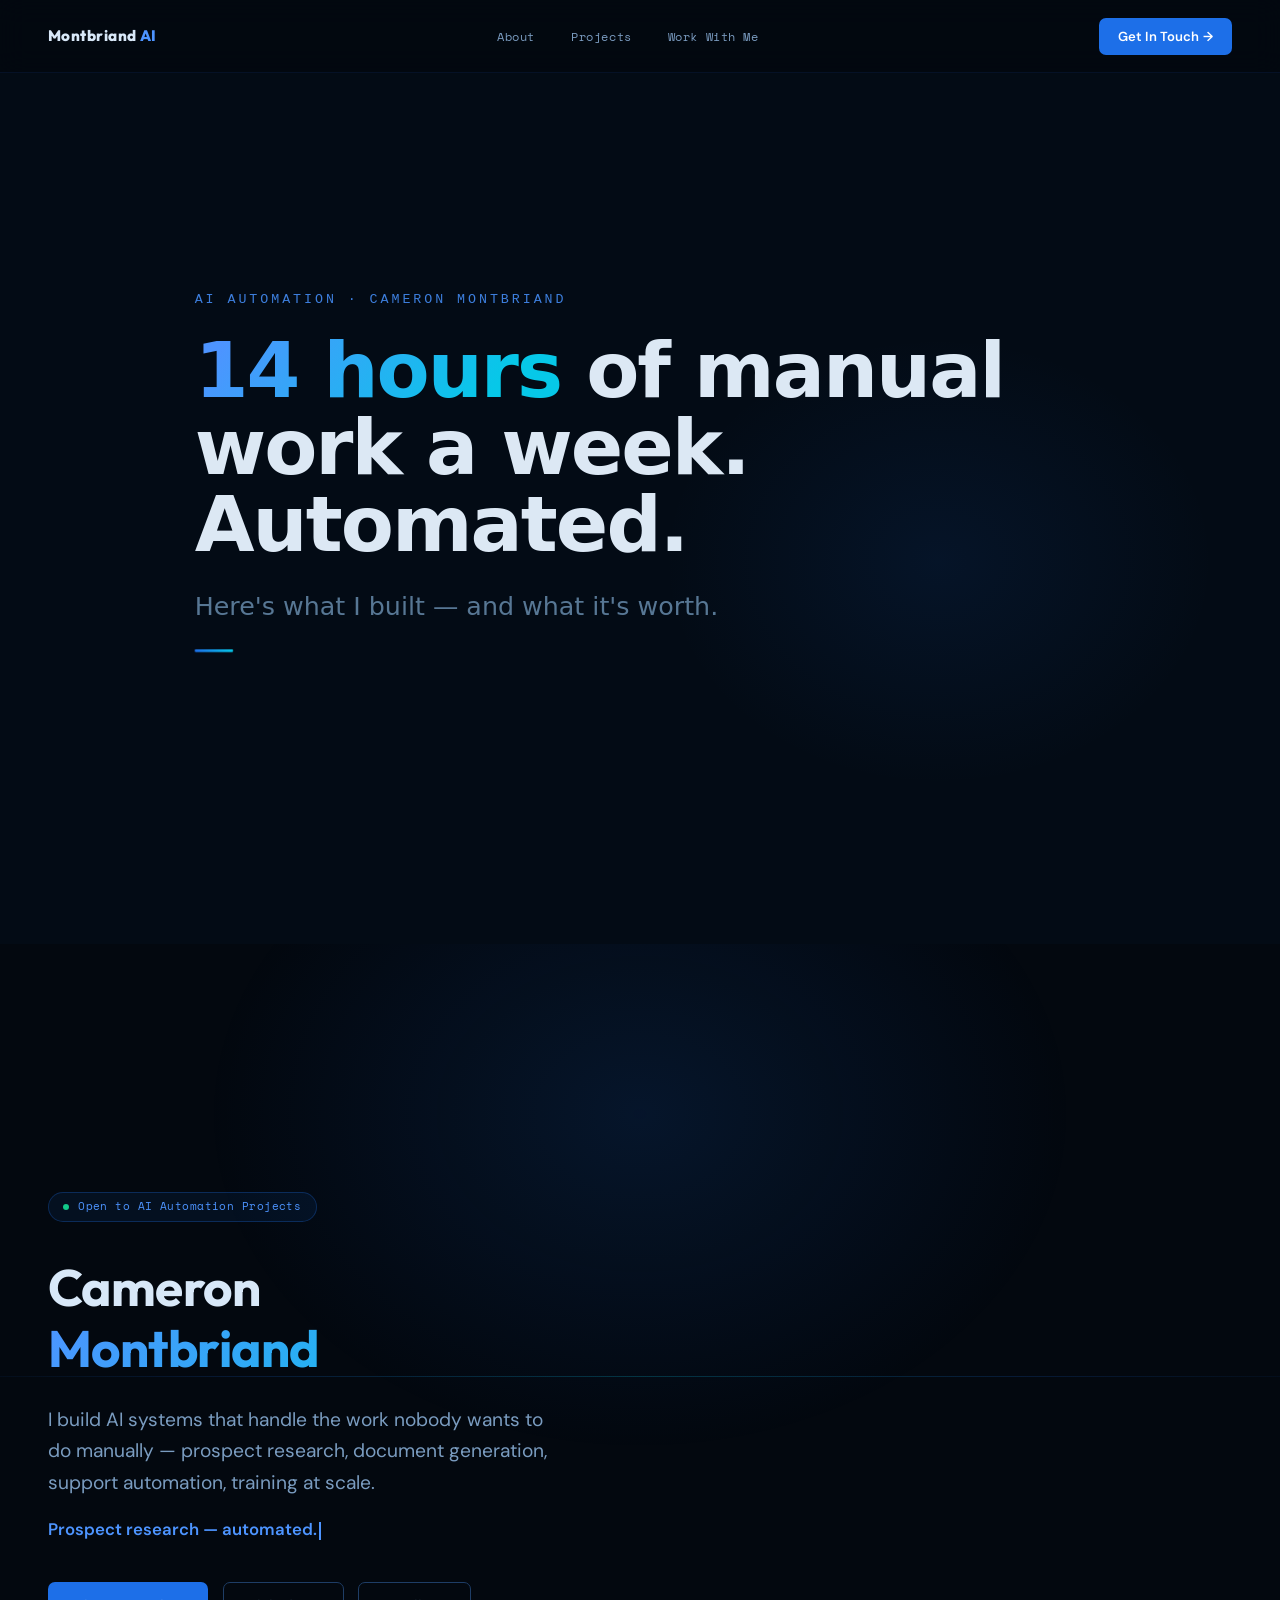
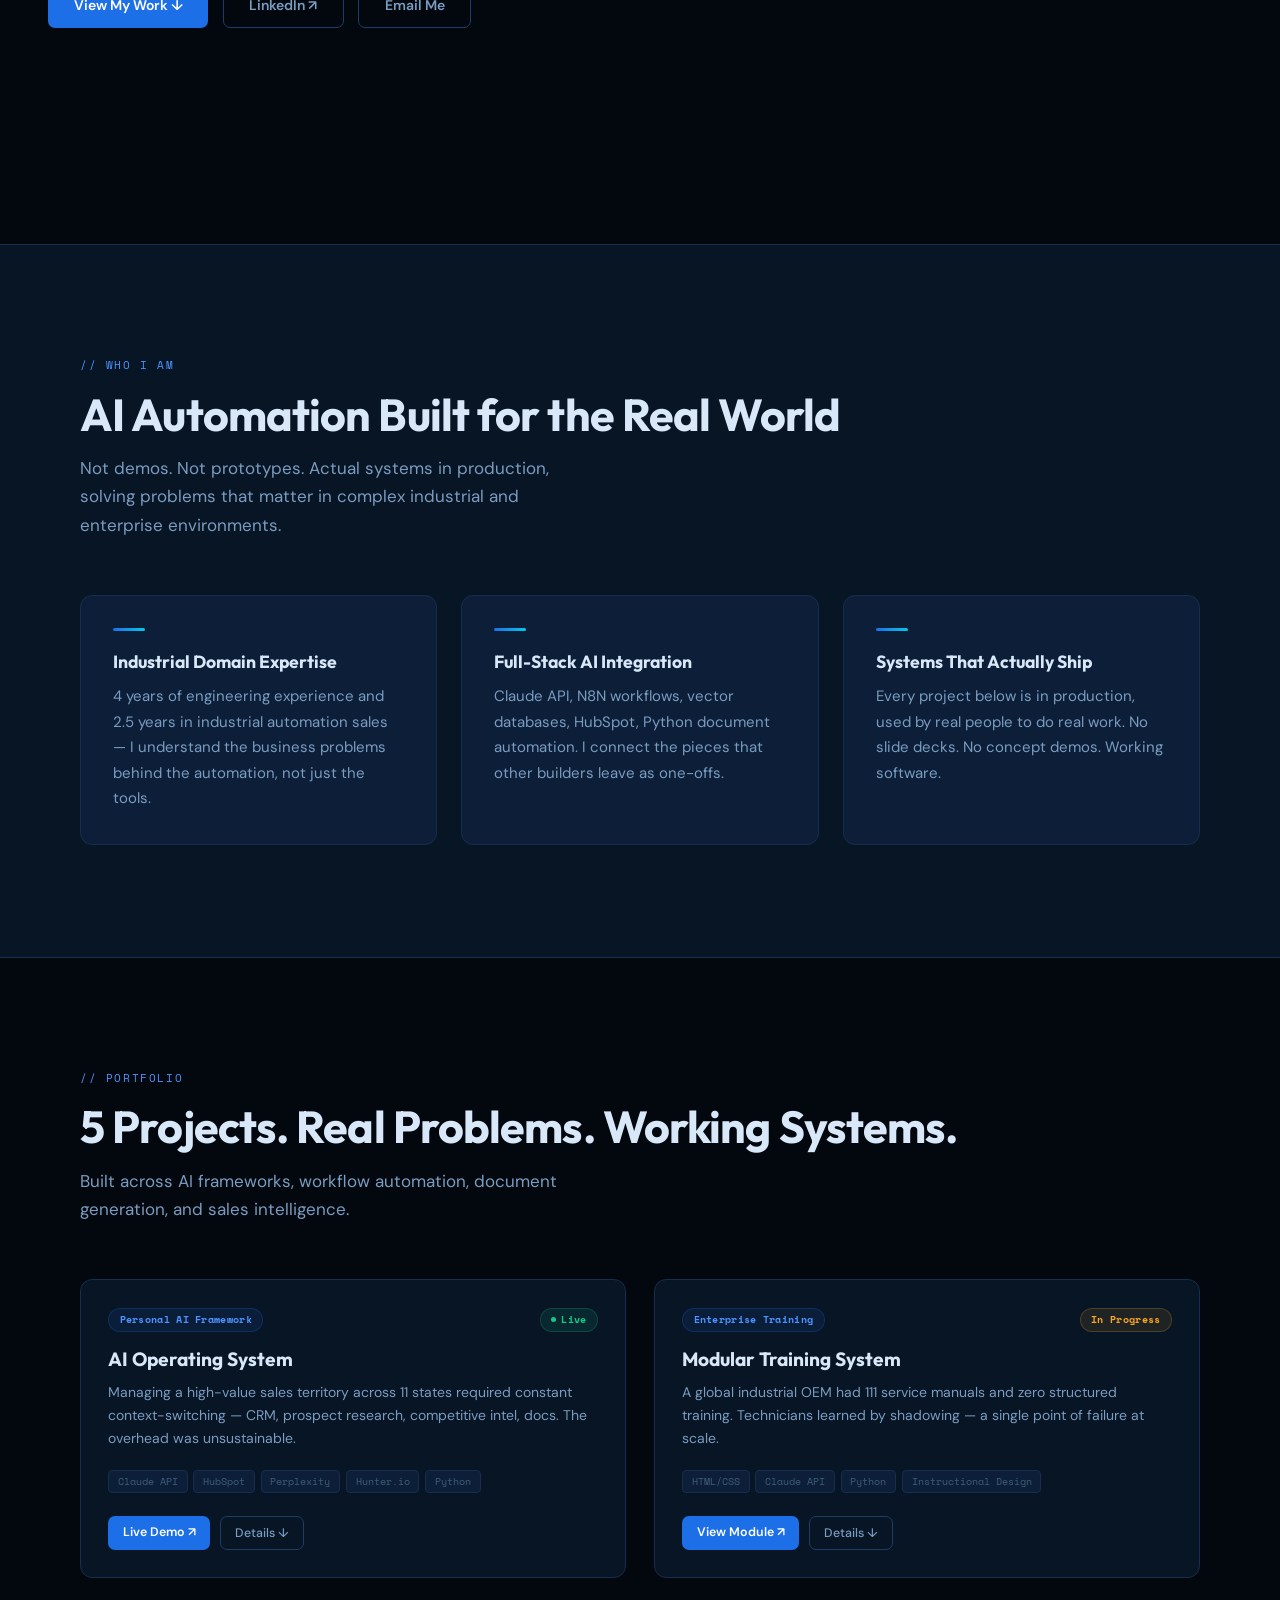
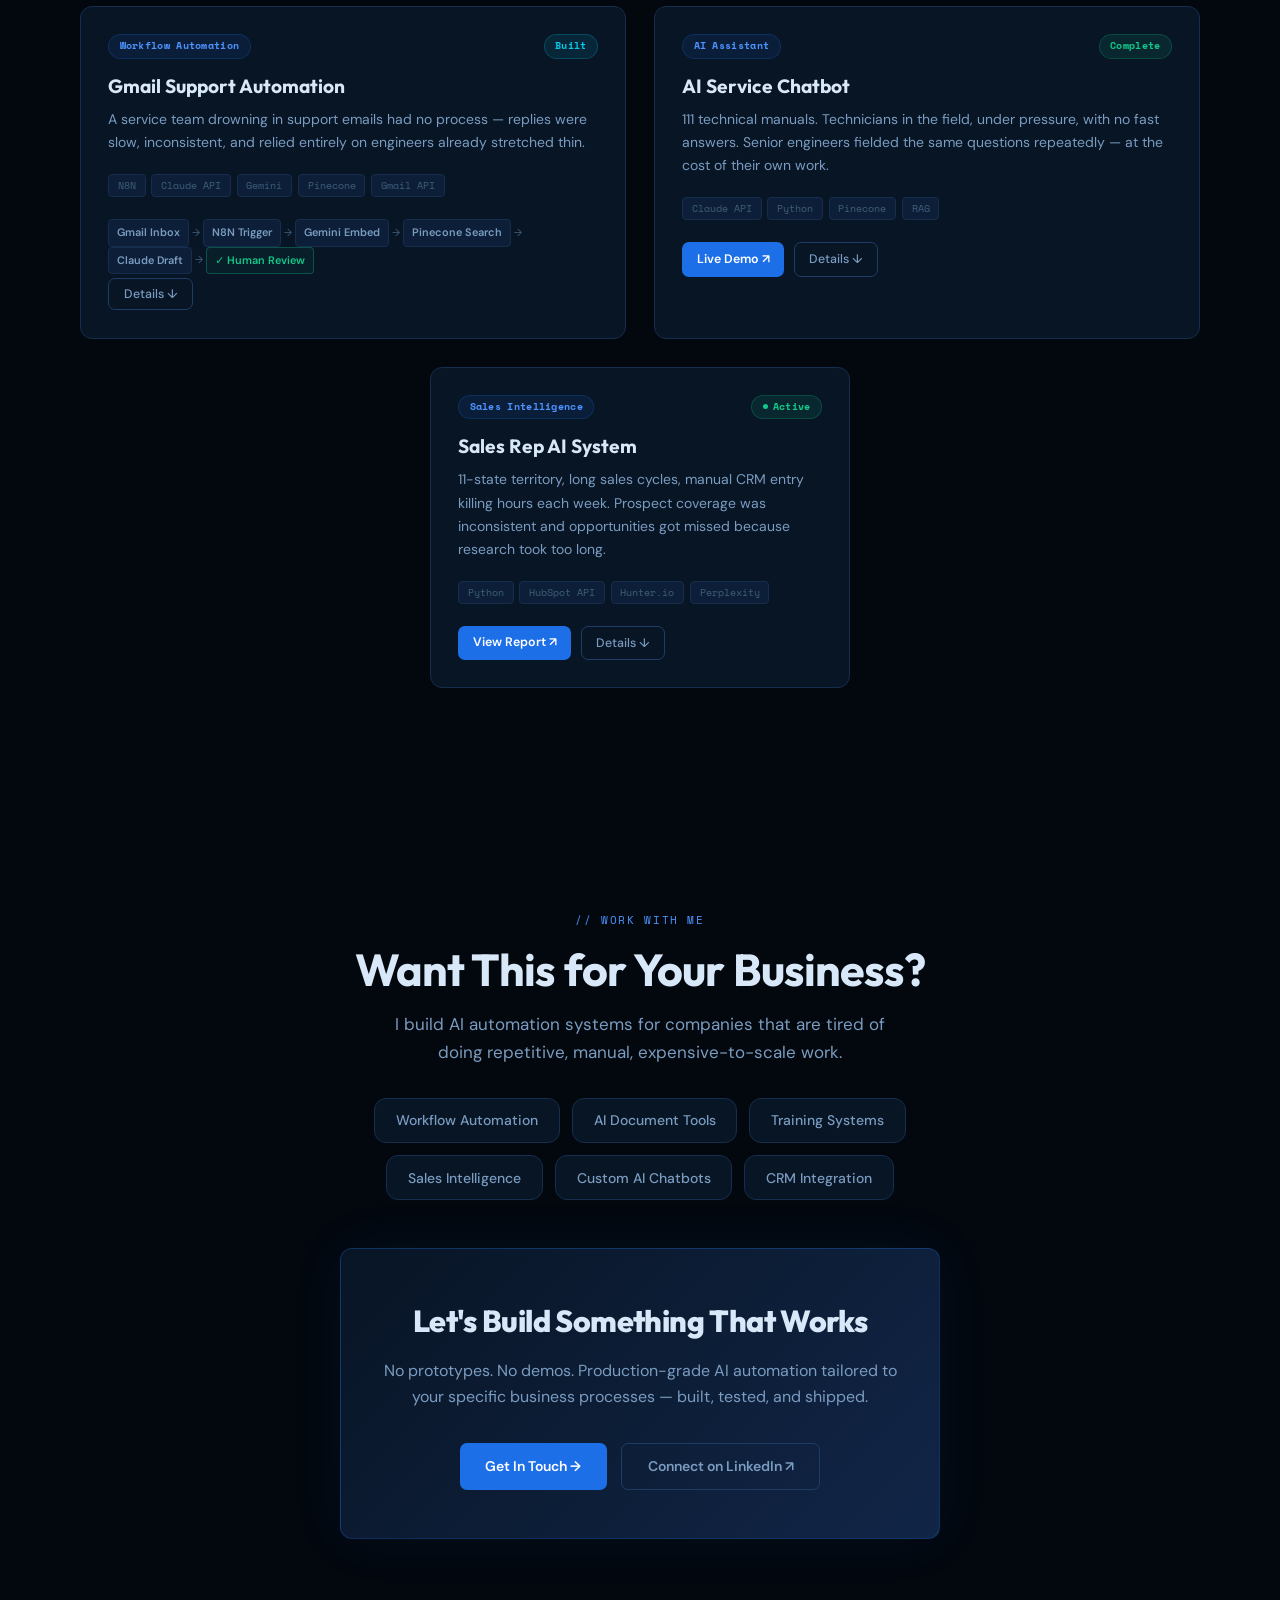
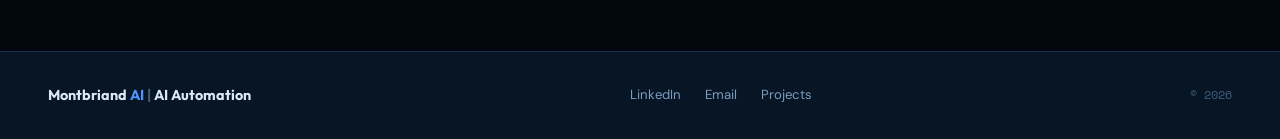
==== index.html @ 488a0c99 "Initial portfolio deployment AI automation portfolio for Cameron Montbriand. Includes: portfolio hub" ====
<!DOCTYPE html>
<html lang="en">
<head>
  <meta charset="UTF-8">
  <meta name="viewport" content="width=device-width, initial-scale=1.0">
  <title>Cameron Montbriand | AI Automation</title>
  <link rel="preconnect" href="https://fonts.googleapis.com">
  <link rel="preconnect" href="https://fonts.gstatic.com" crossorigin>
  <link href="https://fonts.googleapis.com/css2?family=Outfit:wght@500;600;700;800&family=DM+Sans:opsz,wght@9..40,400;9..40,500;9..40,600&family=Space+Mono:wght@400;700&display=swap" rel="stylesheet">
  <style>
    *, *::before, *::after { box-sizing: border-box; margin: 0; padding: 0; }

    :root {
      --bg:           #03080f;
      --surface:      #081525;
      --surface-2:    #0d1f38;
      --surface-3:    #112547;
      --border:       #162d4d;
      --border-2:     #1e3d66;
      --accent:       #1d6fe8;
      --accent-soft:  #4d94ff;
      --accent-glow:  rgba(29, 111, 232, 0.18);
      --cyan:         #06c8e8;
      --green:        #12c98a;
      --amber:        #f5a623;
      --text:         #d8e8f8;
      --text-2:       #7a9cc0;
      --text-3:       #3f5e7a;
      --r:            12px;
      --r-sm:         7px;
      --ease:         cubic-bezier(0.22, 1, 0.36, 1);
      --t:            0.28s;
    }

    html { scroll-behavior: smooth; }

    body {
      font-family: 'DM Sans', 'Segoe UI', system-ui, sans-serif;
      background: var(--bg);
      color: var(--text);
      overflow-x: hidden;
      line-height: 1.6;
      -webkit-font-smoothing: antialiased;
    }

    /* Dot-matrix background */
    body::before {
      content: '';
      position: fixed;
      inset: 0;
      background-image: radial-gradient(rgba(29, 111, 232, 0.12) 1px, transparent 1px);
      background-size: 28px 28px;
      pointer-events: none;
      z-index: 0;
    }

    /* ── VIDEO INTRO ── */
    .video-section {
      position: relative;
      width: 100%;
      background: #030b15;
      overflow: hidden;
    }

    .video-wrapper {
      position: relative;
      width: 100%;
      /* height set by JS */
    }

    .video-frame {
      position: absolute;
      top: 0; left: 0;
      width: 1920px;
      height: 1080px;
      border: none;
      transform-origin: top left;
    }

    .video-skip-early {
      position: absolute;
      top: 4.5rem; right: 1.5rem;
      z-index: 20;
      background: rgba(3, 8, 15, 0.6);
      border: 1px solid var(--border);
      color: var(--text-2);
      padding: 0.45rem 1rem;
      border-radius: 6px;
      font-size: 0.78rem;
      font-weight: 500;
      text-decoration: none;
      opacity: 0;
      transition: opacity 0.5s ease;
      pointer-events: none;
      backdrop-filter: blur(8px);
    }

    .video-skip-early.show {
      opacity: 1;
      pointer-events: auto;
    }

    .video-skip-early:hover { color: var(--accent-soft); border-color: var(--border-2); }

    .video-controls {
      position: absolute;
      bottom: 1.5rem;
      left: 50%;
      transform: translateX(-50%);
      display: flex;
      gap: 0.75rem;
      z-index: 20;
      opacity: 0;
      transition: opacity 0.6s ease;
      pointer-events: none;
    }

    .video-controls.show {
      opacity: 1;
      pointer-events: auto;
    }

    .btn-replay {
      background: rgba(3, 8, 15, 0.75);
      border: 1px solid var(--border-2);
      color: var(--text-2);
      padding: 0.6rem 1.4rem;
      border-radius: 8px;
      font-size: 0.84rem;
      font-weight: 600;
      cursor: pointer;
      backdrop-filter: blur(10px);
      transition: all var(--t) var(--ease);
      font-family: 'DM Sans', sans-serif;
    }

    .btn-replay:hover {
      background: rgba(29, 111, 232, 0.15);
      border-color: var(--accent-soft);
      color: var(--accent-soft);
    }

    .btn-view-portfolio {
      background: var(--accent);
      color: #fff;
      padding: 0.6rem 1.6rem;
      border-radius: 8px;
      text-decoration: none;
      font-size: 0.84rem;
      font-weight: 600;
      transition: all var(--t) var(--ease);
    }

    .btn-view-portfolio:hover {
      background: var(--accent-soft);
      transform: translateY(-1px);
      box-shadow: 0 6px 20px var(--accent-glow);
    }

    /* ── NAV ── */
    nav {
      position: fixed;
      top: 0; left: 0; right: 0;
      z-index: 200;
      display: flex;
      align-items: center;
      justify-content: space-between;
      padding: 1.1rem 3rem;
      background: rgba(3, 8, 15, 0.82);
      backdrop-filter: blur(14px);
      -webkit-backdrop-filter: blur(14px);
      border-bottom: 1px solid rgba(29, 111, 232, 0.1);
    }

    .nav-logo {
      font-family: 'Outfit', sans-serif;
      font-weight: 800;
      font-size: 0.95rem;
      color: var(--text);
      letter-spacing: 0.03em;
      text-decoration: none;
    }

    .nav-logo em {
      color: var(--accent-soft);
      font-style: normal;
    }

    .nav-links {
      display: flex;
      gap: 2.25rem;
      list-style: none;
    }

    .nav-links a {
      color: var(--text-2);
      text-decoration: none;
      font-family: 'Space Mono', monospace;
      font-size: 0.72rem;
      letter-spacing: 0.05em;
      transition: color var(--t) var(--ease);
    }

    .nav-links a:hover { color: var(--accent-soft); }

    .nav-cta {
      background: var(--accent);
      color: #fff;
      padding: 0.5rem 1.2rem;
      border-radius: var(--r-sm);
      text-decoration: none;
      font-size: 0.82rem;
      font-weight: 600;
      letter-spacing: 0.01em;
      transition: background var(--t) var(--ease), transform var(--t) var(--ease), box-shadow var(--t);
    }

    .nav-cta:hover {
      background: var(--accent-soft);
      transform: translateY(-1px);
      box-shadow: 0 6px 20px var(--accent-glow);
    }

    /* ── HERO ── */
    #hero {
      position: relative;
      min-height: 100vh;
      display: flex;
      align-items: center;
      padding: 9rem 3rem 7rem;
      overflow: hidden;
      z-index: 1;
    }

    /* Radial hero glow */
    #hero::before {
      content: '';
      position: absolute;
      top: -180px; left: 50%;
      transform: translateX(-50%);
      width: 900px; height: 700px;
      background: radial-gradient(ellipse at center, rgba(29, 111, 232, 0.13) 0%, transparent 68%);
      pointer-events: none;
    }

    /* Animated horizontal light-streak */
    #hero::after {
      content: '';
      position: absolute;
      top: 48%; left: -10%;
      width: 120%; height: 1px;
      background: linear-gradient(90deg, transparent, rgba(29, 111, 232, 0.18), rgba(6, 200, 232, 0.22), rgba(29, 111, 232, 0.18), transparent);
      animation: streakMove 8s ease-in-out infinite alternate;
    }

    @keyframes streakMove {
      from { top: 38%; opacity: 0.4; }
      to   { top: 62%; opacity: 0.8; }
    }

    .hero-content {
      position: relative;
      z-index: 2;
      max-width: 820px;
    }

    .hero-pill {
      display: inline-flex;
      align-items: center;
      gap: 0.55rem;
      background: rgba(29, 111, 232, 0.08);
      border: 1px solid rgba(29, 111, 232, 0.28);
      border-radius: 100px;
      padding: 0.35rem 0.9rem;
      margin-bottom: 2.2rem;
      font-family: 'Space Mono', monospace;
      font-size: 0.68rem;
      color: var(--accent-soft);
      letter-spacing: 0.04em;
    }

    .live-dot {
      width: 6px; height: 6px;
      background: var(--green);
      border-radius: 50%;
      animation: livePulse 2.2s ease-in-out infinite;
    }

    @keyframes livePulse {
      0%, 100% { opacity: 1; box-shadow: 0 0 0 0 rgba(18, 201, 138, 0.4); }
      50%       { opacity: 0.7; box-shadow: 0 0 0 4px rgba(18, 201, 138, 0); }
    }

    h1 {
      font-family: 'Outfit', sans-serif;
      font-weight: 700;
      font-size: clamp(2rem, 4vw, 3.2rem);
      line-height: 1.18;
      letter-spacing: -0.01em;
      color: var(--text);
      margin-bottom: 1.6rem;
    }

    h1 span {
      display: block;
      background: linear-gradient(135deg, var(--accent-soft) 0%, var(--cyan) 100%);
      -webkit-background-clip: text;
      -webkit-text-fill-color: transparent;
      background-clip: text;
    }

    .hero-sub {
      font-size: clamp(1rem, 2vw, 1.2rem);
      color: var(--text-2);
      max-width: 520px;
      margin-bottom: 1.1rem;
      line-height: 1.65;
    }

    .typewriter-line {
      font-size: clamp(0.9rem, 1.8vw, 1.05rem);
      color: var(--accent-soft);
      font-weight: 600;
      min-height: 1.5em;
      margin-bottom: 2.4rem;
    }

    .cursor {
      display: inline-block;
      width: 2px; height: 1.1em;
      background: var(--accent-soft);
      vertical-align: text-bottom;
      margin-left: 2px;
      animation: cursorBlink 1.1s step-end infinite;
    }

    @keyframes cursorBlink {
      0%, 100% { opacity: 1; }
      50%       { opacity: 0; }
    }

    /* Hero CTAs */
    .hero-ctas { display: flex; gap: 0.9rem; flex-wrap: wrap; }

    .btn {
      display: inline-flex;
      align-items: center;
      gap: 0.45rem;
      padding: 0.7rem 1.6rem;
      border-radius: var(--r-sm);
      font-size: 0.875rem;
      font-weight: 600;
      text-decoration: none;
      transition: all var(--t) var(--ease);
    }

    .btn-primary {
      background: var(--accent);
      color: #fff;
    }

    .btn-primary:hover {
      background: var(--accent-soft);
      transform: translateY(-2px);
      box-shadow: 0 10px 28px var(--accent-glow);
    }

    .btn-ghost {
      background: transparent;
      color: var(--text-2);
      border: 1px solid var(--border-2);
    }

    .btn-ghost:hover {
      border-color: var(--accent-soft);
      color: var(--accent-soft);
      transform: translateY(-2px);
    }

    /* ── SECTIONS ── */
    section { position: relative; z-index: 1; padding: 7rem 3rem; }

    .section-tag {
      font-family: 'Space Mono', monospace;
      font-size: 0.67rem;
      text-transform: uppercase;
      letter-spacing: 0.15em;
      color: var(--accent-soft);
      margin-bottom: 0.9rem;
    }

    .section-h {
      font-family: 'Outfit', sans-serif;
      font-weight: 700;
      font-size: clamp(1.8rem, 3.5vw, 2.8rem);
      letter-spacing: -0.02em;
      line-height: 1.15;
      margin-bottom: 0.9rem;
    }

    .section-sub {
      color: var(--text-2);
      font-size: 1.0625rem;
      max-width: 520px;
      margin-bottom: 3.5rem;
      line-height: 1.65;
    }

    .container { max-width: 1120px; margin: 0 auto; }

    /* ── ABOUT ── */
    #about {
      background: var(--surface);
      border-top: 1px solid var(--border);
      border-bottom: 1px solid var(--border);
    }

    .pillars {
      display: grid;
      grid-template-columns: repeat(auto-fit, minmax(270px, 1fr));
      gap: 1.5rem;
    }

    .pillar {
      background: var(--surface-2);
      border: 1px solid var(--border);
      border-radius: var(--r);
      padding: 2rem;
      transition: border-color var(--t) var(--ease), transform var(--t) var(--ease), box-shadow var(--t);
    }

    .pillar:hover {
      border-color: rgba(29, 111, 232, 0.4);
      transform: translateY(-4px);
      box-shadow: 0 12px 36px rgba(0,0,0,0.25);
    }

    .pillar-accent {
      width: 2rem;
      height: 3px;
      background: linear-gradient(90deg, var(--accent), var(--cyan));
      border-radius: 2px;
      margin-bottom: 1.1rem;
      display: block;
    }

    .pillar-title {
      font-family: 'Outfit', sans-serif;
      font-weight: 700;
      font-size: 1.1rem;
      margin-bottom: 0.5rem;
    }

    .pillar-body {
      font-size: 0.9375rem;
      color: var(--text-2);
      line-height: 1.7;
    }

    /* ── PROJECTS ── */
    .projects-grid {
      display: grid;
      grid-template-columns: repeat(2, 1fr);
      gap: 1.75rem;
    }

    /* Last card spans full row and centers */
    .project-card:nth-child(5) {
      grid-column: 1 / -1;
      max-width: 420px;
      justify-self: center;
      width: 100%;
    }

    .project-card {
      background: var(--surface);
      border: 1px solid var(--border);
      border-radius: var(--r);
      padding: 1.7rem;
      transition: all var(--t) var(--ease);
      position: relative;
      overflow: hidden;
    }

    /* Accent top bar */
    .project-card::after {
      content: '';
      position: absolute;
      top: 0; left: 0; right: 0;
      height: 2px;
      background: linear-gradient(90deg, var(--accent), var(--cyan));
      transform: scaleX(0);
      transform-origin: left;
      transition: transform var(--t) var(--ease);
    }

    .project-card:hover {
      border-color: rgba(29, 111, 232, 0.38);
      transform: translateY(-5px);
      box-shadow: 0 16px 40px rgba(0,0,0,0.35), 0 0 0 1px rgba(29, 111, 232, 0.08);
    }

    .project-card:hover::after { transform: scaleX(1); }

    .card-top {
      display: flex;
      justify-content: space-between;
      align-items: flex-start;
      gap: 0.5rem;
      margin-bottom: 1rem;
    }

    /* Badges */
    .badge {
      display: inline-flex;
      align-items: center;
      gap: 0.3rem;
      padding: 0.2rem 0.65rem;
      border-radius: 100px;
      font-family: 'Space Mono', monospace;
      font-size: 0.62rem;
      font-weight: 700;
      letter-spacing: 0.03em;
      white-space: nowrap;
    }

    .badge-cat {
      background: rgba(29, 111, 232, 0.1);
      color: var(--accent-soft);
      border: 1px solid rgba(29, 111, 232, 0.22);
    }

    .badge-live {
      background: rgba(18, 201, 138, 0.1);
      color: var(--green);
      border: 1px solid rgba(18, 201, 138, 0.22);
    }

    .badge-live::before {
      content: '';
      width: 5px; height: 5px;
      background: var(--green);
      border-radius: 50%;
      animation: livePulse 2s infinite;
    }

    .badge-progress {
      background: rgba(245, 166, 35, 0.1);
      color: var(--amber);
      border: 1px solid rgba(245, 166, 35, 0.22);
    }

    .badge-built {
      background: rgba(6, 200, 232, 0.1);
      color: var(--cyan);
      border: 1px solid rgba(6, 200, 232, 0.22);
    }

    .badge-complete {
      background: rgba(18, 201, 138, 0.1);
      color: var(--green);
      border: 1px solid rgba(18, 201, 138, 0.22);
    }

    .card-title {
      font-family: 'Outfit', sans-serif;
      font-weight: 700;
      font-size: 1.2rem;
      line-height: 1.2;
      margin-bottom: 0.65rem;
    }

    .card-problem {
      font-size: 0.875rem;
      color: var(--text-2);
      line-height: 1.65;
      margin-bottom: 1.25rem;
    }

    .tech-chips {
      display: flex;
      flex-wrap: wrap;
      gap: 0.35rem;
      margin-bottom: 1.4rem;
    }

    .chip {
      background: var(--surface-2);
      border: 1px solid var(--border);
      color: var(--text-3);
      padding: 0.17rem 0.55rem;
      border-radius: 4px;
      font-family: 'Space Mono', monospace;
      font-size: 0.6rem;
    }

    .card-actions { display: flex; gap: 0.6rem; flex-wrap: wrap; }

    .btn-demo-sm {
      display: inline-flex;
      align-items: center;
      gap: 0.35rem;
      background: var(--accent);
      color: #fff;
      padding: 0.45rem 0.9rem;
      border-radius: var(--r-sm);
      font-size: 0.775rem;
      font-weight: 600;
      text-decoration: none;
      transition: all var(--t) var(--ease);
      white-space: nowrap;
    }

    .btn-demo-sm:hover {
      background: var(--accent-soft);
      transform: translateY(-1px);
      box-shadow: 0 6px 18px var(--accent-glow);
    }

    .pipeline-strip {
      display: flex;
      align-items: center;
      flex-wrap: wrap;
      gap: 0;
      margin-top: 0.75rem;
      margin-bottom: 0.25rem;
    }
    .pipe-step {
      font-size: 0.68rem;
      font-weight: 600;
      color: var(--text-2);
      background: var(--surface-2);
      border: 1px solid var(--border);
      border-radius: 4px;
      padding: 0.25rem 0.5rem;
      white-space: nowrap;
    }
    .pipe-step.pipe-end {
      color: var(--green);
      border-color: rgba(18, 201, 138, 0.3);
      background: rgba(18, 201, 138, 0.06);
    }
    .pipe-arrow {
      font-size: 0.65rem;
      color: var(--text-3);
      padding: 0 3px;
    }

    .btn-expand {
      display: inline-flex;
      align-items: center;
      gap: 0.35rem;
      background: transparent;
      color: var(--text-2);
      padding: 0.45rem 0.9rem;
      border-radius: var(--r-sm);
      font-size: 0.775rem;
      font-weight: 500;
      border: 1px solid var(--border-2);
      cursor: pointer;
      transition: all var(--t) var(--ease);
      font-family: 'DM Sans', sans-serif;
    }

    .btn-expand:hover, .btn-expand.open {
      border-color: var(--accent-soft);
      color: var(--accent-soft);
    }

    /* ── PROJECT DETAILS (accordion) ── */
    .project-details-wrap {
      max-width: 1120px;
      margin: 0 auto;
    }

    .detail-panel {
      display: none;
      background: var(--surface);
      border: 1px solid rgba(29, 111, 232, 0.25);
      border-radius: var(--r);
      margin: 0.5rem 0 1rem;
      overflow: hidden;
      animation: panelIn 0.22s var(--ease);
    }

    .detail-panel.visible { display: block; }

    @keyframes panelIn {
      from { opacity: 0; transform: translateY(-6px); }
      to   { opacity: 1; transform: translateY(0); }
    }

    .detail-inner { padding: 2.2rem 2.5rem; }

    .detail-cols {
      display: grid;
      grid-template-columns: repeat(3, 1fr);
      gap: 2rem;
      margin-bottom: 2rem;
    }

    .detail-col h4 {
      font-family: 'Space Mono', monospace;
      font-size: 0.65rem;
      text-transform: uppercase;
      letter-spacing: 0.12em;
      color: var(--accent-soft);
      margin-bottom: 0.65rem;
    }

    .detail-col p {
      color: var(--text-2);
      font-size: 0.9125rem;
      line-height: 1.7;
    }

    .results-strip {
      display: flex;
      flex-wrap: wrap;
      gap: 0;
      background: var(--surface-2);
      border: 1px solid var(--border);
      border-radius: var(--r-sm);
      overflow: hidden;
    }

    .result-item {
      flex: 1;
      min-width: 130px;
      padding: 1.1rem 1.4rem;
      border-right: 1px solid var(--border);
    }

    .result-item:last-child { border-right: none; }

    .result-num {
      font-family: 'Outfit', sans-serif;
      font-weight: 800;
      font-size: 1.7rem;
      color: var(--accent-soft);
      line-height: 1;
      margin-bottom: 0.3rem;
    }

    .result-lbl {
      font-size: 0.775rem;
      color: var(--text-2);
    }

    /* ── SERVICES ── */
    #services { text-align: center; }

    .services-tags {
      display: flex;
      flex-wrap: wrap;
      justify-content: center;
      gap: 0.75rem;
      max-width: 700px;
      margin: 0 auto 3rem;
    }

    .svc-tag {
      background: var(--surface);
      border: 1px solid var(--border);
      color: var(--text-2);
      padding: 0.65rem 1.3rem;
      border-radius: var(--r);
      font-size: 0.875rem;
      font-weight: 500;
      transition: all var(--t) var(--ease);
    }

    .svc-tag:hover {
      border-color: rgba(29, 111, 232, 0.4);
      color: var(--accent-soft);
      transform: translateY(-2px);
    }

    .cta-card {
      max-width: 600px;
      margin: 0 auto;
      background: linear-gradient(135deg, var(--surface) 0%, var(--surface-3) 100%);
      border: 1px solid rgba(29, 111, 232, 0.28);
      border-radius: var(--r);
      padding: 3rem 2.5rem;
      box-shadow: 0 0 60px rgba(29, 111, 232, 0.06);
    }

    .cta-card h3 {
      font-family: 'Outfit', sans-serif;
      font-weight: 800;
      font-size: 1.9rem;
      letter-spacing: -0.02em;
      margin-bottom: 0.75rem;
    }

    .cta-card p {
      color: var(--text-2);
      font-size: 1rem;
      margin-bottom: 2rem;
      line-height: 1.65;
    }

    .cta-btns { display: flex; gap: 0.9rem; justify-content: center; flex-wrap: wrap; }

    /* ── FOOTER ── */
    footer {
      position: relative;
      z-index: 1;
      background: var(--surface);
      border-top: 1px solid var(--border);
      padding: 2rem 3rem;
      display: flex;
      align-items: center;
      justify-content: space-between;
      flex-wrap: wrap;
      gap: 1rem;
    }

    .footer-brand {
      font-family: 'Outfit', sans-serif;
      font-weight: 700;
      font-size: 0.9rem;
    }

    .footer-brand em {
      color: var(--accent-soft);
      font-style: normal;
    }

    .footer-links {
      display: flex;
      gap: 1.5rem;
    }

    .footer-links a {
      color: var(--text-2);
      text-decoration: none;
      font-size: 0.825rem;
      transition: color var(--t);
    }

    .footer-links a:hover { color: var(--accent-soft); }

    .footer-copy {
      color: var(--text-3);
      font-size: 0.775rem;
      font-family: 'Space Mono', monospace;
    }

    /* ── SCROLL REVEAL ── */
    .reveal {
      opacity: 0;
      transform: translateY(22px);
      transition: opacity 0.6s var(--ease), transform 0.6s var(--ease);
    }

    .reveal.vis {
      opacity: 1;
      transform: translateY(0);
    }

    /* ── RESPONSIVE ── */
    @media (max-width: 900px) {
      nav { padding: 1rem 1.5rem; }
      .nav-links { display: none; }
      section { padding: 5rem 1.5rem; }
      #hero { padding: 8rem 1.5rem 5rem; }
      .projects-grid {
        grid-template-columns: 1fr 1fr;
      }
      .project-card:nth-child(5) {
        grid-column: 1 / -1;
        max-width: 100%;
      }
      .detail-cols { grid-template-columns: 1fr; }
      footer { flex-direction: column; align-items: flex-start; }
    }

    @media (max-width: 600px) {
      .projects-grid { grid-template-columns: 1fr; }
      .project-card:nth-child(5) { grid-column: auto; }
      h1 { font-size: 2.6rem; }
      .results-strip { flex-direction: column; }
      .result-item { border-right: none; border-bottom: 1px solid var(--border); }
      .result-item:last-child { border-bottom: none; }
    }
  </style>
</head>
<body>

<!-- ── VIDEO INTRO ── -->
<section class="video-section" id="video-section">
  <div class="video-wrapper" id="videoWrapper">
    <iframe
      src="portfolio-intro/index.html"
      id="introFrame"
      class="video-frame"
      scrolling="no"
      sandbox="allow-scripts allow-same-origin"
    ></iframe>
  </div>
  <a href="#hero" class="video-skip-early" id="skipEarly">Skip ↓</a>
  <div class="video-controls" id="videoControls">
    <button class="btn-replay" onclick="replayIntro()">↺ Replay</button>
    <a href="#hero" class="btn-view-portfolio">View Portfolio ↓</a>
  </div>
</section>

<!-- ── NAVIGATION ── -->
<nav>
  <a href="#hero" class="nav-logo">Montbriand <em>AI</em></a>
  <ul class="nav-links">
    <li><a href="#about">About</a></li>
    <li><a href="#projects">Projects</a></li>
    <li><a href="#services">Work With Me</a></li>
  </ul>
  <a href="mailto:cameronmontbriand@gmail.com" class="nav-cta">Get In Touch →</a>
</nav>

<!-- ── HERO ── -->
<section id="hero">
  <div class="hero-content">

    <div class="hero-pill">
      <div class="live-dot"></div>
      Open to AI Automation Projects
    </div>

    <h1>
      Cameron<br>
      <span>Montbriand</span>
    </h1>

    <p class="hero-sub">
      I build AI systems that handle the work nobody wants to do manually —
      prospect research, document generation, support automation, training at scale.
    </p>

    <div class="typewriter-line">
      <span id="typewriter-text"></span><span class="cursor"></span>
    </div>

    <div class="hero-ctas">
      <a href="#projects" class="btn btn-primary">View My Work ↓</a>
      <a href="https://www.linkedin.com/in/cameron-montbriand-ab685216b/" target="_blank" rel="noopener" class="btn btn-ghost">LinkedIn ↗</a>
      <a href="mailto:cameronmontbriand@gmail.com" class="btn btn-ghost">Email Me</a>
    </div>

  </div>
</section>

<!-- ── ABOUT ── -->
<section id="about">
  <div class="container">
    <div class="section-tag">// who I am</div>
    <h2 class="section-h">AI Automation Built for the Real World</h2>
    <p class="section-sub">Not demos. Not prototypes. Actual systems in production, solving problems that matter in complex industrial and enterprise environments.</p>

    <div class="pillars">
      <div class="pillar reveal">
        <div class="pillar-accent"></div>
        <div class="pillar-title">Industrial Domain Expertise</div>
        <p class="pillar-body">4 years of engineering experience and 2.5 years in industrial automation sales — I understand the business problems behind the automation, not just the tools.</p>
      </div>
      <div class="pillar reveal">
        <div class="pillar-accent"></div>
        <div class="pillar-title">Full-Stack AI Integration</div>
        <p class="pillar-body">Claude API, N8N workflows, vector databases, HubSpot, Python document automation. I connect the pieces that other builders leave as one-offs.</p>
      </div>
      <div class="pillar reveal">
        <div class="pillar-accent"></div>
        <div class="pillar-title">Systems That Actually Ship</div>
        <p class="pillar-body">Every project below is in production, used by real people to do real work. No slide decks. No concept demos. Working software.</p>
      </div>
    </div>
  </div>
</section>

<!-- ── PROJECTS ── -->
<section id="projects">
  <div class="container">
    <div class="section-tag">// portfolio</div>
    <h2 class="section-h">5 Projects. Real Problems. Working Systems.</h2>
    <p class="section-sub">Built across AI frameworks, workflow automation, document generation, and sales intelligence.</p>

    <div class="projects-grid" id="projects-grid">

      <!-- Card 1: AIOS -->
      <div class="project-card reveal">
        <div class="card-top">
          <span class="badge badge-cat">Personal AI Framework</span>
          <span class="badge badge-live">Live</span>
        </div>
        <div class="card-title">AI Operating System</div>
        <p class="card-problem">Managing a high-value sales territory across 11 states required constant context-switching — CRM, prospect research, competitive intel, docs. The overhead was unsustainable.</p>
        <div class="tech-chips">
          <span class="chip">Claude API</span>
          <span class="chip">HubSpot</span>
          <span class="chip">Perplexity</span>
          <span class="chip">Hunter.io</span>
          <span class="chip">Python</span>
        </div>
        <div class="card-actions">
          <a href="demo-ai-os.html" target="_blank" class="btn-demo-sm">Live Demo ↗</a>
          <button class="btn-expand" onclick="toggleDetail('aios', this)">Details ↓</button>
        </div>
      </div>

      <!-- Card 2: Trainer -->
      <div class="project-card reveal">
        <div class="card-top">
          <span class="badge badge-cat">Enterprise Training</span>
          <span class="badge badge-progress">In Progress</span>
        </div>
        <div class="card-title">Modular Training System</div>
        <p class="card-problem">A global industrial OEM had 111 service manuals and zero structured training. Technicians learned by shadowing — a single point of failure at scale.</p>
        <div class="tech-chips">
          <span class="chip">HTML/CSS</span>
          <span class="chip">Claude API</span>
          <span class="chip">Python</span>
          <span class="chip">Instructional Design</span>
        </div>
        <div class="card-actions">
          <a href="AIS-OS/projects/cloos-trainer/qirox-foundation/module-01-system-overview.html" target="_blank" rel="noopener" class="btn-demo-sm">View Module ↗</a>
          <button class="btn-expand" onclick="toggleDetail('trainer', this)">Details ↓</button>
        </div>
      </div>

      <!-- Card 3: Gmail N8N -->
      <div class="project-card reveal">
        <div class="card-top">
          <span class="badge badge-cat">Workflow Automation</span>
          <span class="badge badge-built">Built</span>
        </div>
        <div class="card-title">Gmail Support Automation</div>
        <p class="card-problem">A service team drowning in support emails had no process — replies were slow, inconsistent, and relied entirely on engineers already stretched thin.</p>
        <div class="tech-chips">
          <span class="chip">N8N</span>
          <span class="chip">Claude API</span>
          <span class="chip">Gemini</span>
          <span class="chip">Pinecone</span>
          <span class="chip">Gmail API</span>
        </div>
        <div class="pipeline-strip">
          <span class="pipe-step">Gmail Inbox</span>
          <span class="pipe-arrow">→</span>
          <span class="pipe-step">N8N Trigger</span>
          <span class="pipe-arrow">→</span>
          <span class="pipe-step">Gemini Embed</span>
          <span class="pipe-arrow">→</span>
          <span class="pipe-step">Pinecone Search</span>
          <span class="pipe-arrow">→</span>
          <span class="pipe-step">Claude Draft</span>
          <span class="pipe-arrow">→</span>
          <span class="pipe-step pipe-end">✓ Human Review</span>
        </div>
        <div class="card-actions">
          <button class="btn-expand" onclick="toggleDetail('gmail', this)">Details ↓</button>
        </div>
      </div>

      <!-- Card 4: Chatbot -->
      <div class="project-card reveal">
        <div class="card-top">
          <span class="badge badge-cat">AI Assistant</span>
          <span class="badge badge-complete">Complete</span>
        </div>
        <div class="card-title">AI Service Chatbot</div>
        <p class="card-problem">111 technical manuals. Technicians in the field, under pressure, with no fast answers. Senior engineers fielded the same questions repeatedly — at the cost of their own work.</p>
        <div class="tech-chips">
          <span class="chip">Claude API</span>
          <span class="chip">Python</span>
          <span class="chip">Pinecone</span>
          <span class="chip">RAG</span>
        </div>
        <div class="card-actions">
          <a href="demo-chatbot.html" target="_blank" class="btn-demo-sm">Live Demo ↗</a>
          <button class="btn-expand" onclick="toggleDetail('chatbot', this)">Details ↓</button>
        </div>
      </div>

      <!-- Card 5: Sales Rep (centered last) -->
      <div class="project-card reveal">
        <div class="card-top">
          <span class="badge badge-cat">Sales Intelligence</span>
          <span class="badge badge-live">Active</span>
        </div>
        <div class="card-title">Sales Rep AI System</div>
        <p class="card-problem">11-state territory, long sales cycles, manual CRM entry killing hours each week. Prospect coverage was inconsistent and opportunities got missed because research took too long.</p>
        <div class="tech-chips">
          <span class="chip">Python</span>
          <span class="chip">HubSpot API</span>
          <span class="chip">Hunter.io</span>
          <span class="chip">Perplexity</span>
        </div>
        <div class="card-actions">
          <a href="demo-sales-rep.html" target="_blank" class="btn-demo-sm">View Report ↗</a>
          <button class="btn-expand" onclick="toggleDetail('salesrep', this)">Details ↓</button>
        </div>
      </div>

    </div><!-- /projects-grid -->

    <!-- ── Detail Panels ── -->
    <div class="project-details-wrap">

      <!-- AIOS Detail -->
      <div class="detail-panel" id="detail-aios">
        <div class="detail-inner">
          <div class="detail-cols">
            <div class="detail-col">
              <h4>The Problem</h4>
              <p>Managing a high-value industrial sales territory — $150K–$600K system sales with 6–18 month cycles — requires constant context-switching between CRM, prospect research, competitive intelligence, and technical documentation. The manual overhead was eating into time better spent with customers.</p>
            </div>
            <div class="detail-col">
              <h4>The Solution</h4>
              <p>A complete personal AI Operating System: a structured knowledge base paired with Claude Code agents that run prospect research, CRM updates, weekly reporting, and competitive analysis automatically. Five specialized agents cover the full territory intelligence workflow every week — no manual trigger required.</p>
            </div>
            <div class="detail-col">
              <h4>The Results</h4>
              <p>Prospect research time cut from 2+ hours to under 20 minutes per week. HubSpot stays current without manual entry. Weekly territory intelligence arrives automatically every Monday morning. More time with customers, less time on admin.</p>
            </div>
          </div>
          <div class="results-strip">
            <div class="result-item"><div class="result-num">85%</div><div class="result-lbl">Less research time weekly</div></div>
            <div class="result-item"><div class="result-num">5</div><div class="result-lbl">Specialized AI agents</div></div>
            <div class="result-item"><div class="result-num">11</div><div class="result-lbl">States covered automatically</div></div>
            <div class="result-item"><div class="result-num">0</div><div class="result-lbl">Manual CRM entries required</div></div>
          </div>
        </div>
      </div>

      <!-- Trainer Detail -->
      <div class="detail-panel" id="detail-trainer">
        <div class="detail-inner">
          <div class="detail-cols">
            <div class="detail-col">
              <h4>The Problem</h4>
              <p>A global industrial OEM had 111 service manuals but no structured training program. Technicians learned by shadowing experienced engineers — creating dangerous single points of failure, wildly inconsistent service quality, and a knowledge base that could walk out the door at any time.</p>
            </div>
            <div class="detail-col">
              <h4>The Solution</h4>
              <p>Designed a 12-bucket modular training architecture and built 84+ interactive HTML training modules covering safety, welding fundamentals, robotic systems, programming, and advanced diagnostics. Role-based learning paths for technicians, sales engineers, project managers, and service leads. Built to plug into any LMS.</p>
            </div>
            <div class="detail-col">
              <h4>The Results</h4>
              <p>84 modules complete across 5 training buckets. Every module follows the same interaction design and brand standards. New technicians now follow a defined path instead of shadowing whoever is available. Consistent training regardless of location or senior engineer availability.</p>
            </div>
          </div>
          <div class="results-strip">
            <div class="result-item"><div class="result-num">84+</div><div class="result-lbl">Training modules built</div></div>
            <div class="result-item"><div class="result-num">12</div><div class="result-lbl">Knowledge buckets</div></div>
            <div class="result-item"><div class="result-num">4</div><div class="result-lbl">Role-based learning paths</div></div>
            <div class="result-item"><div class="result-num">111</div><div class="result-lbl">Source manuals synthesized</div></div>
          </div>
        </div>
      </div>

      <!-- Gmail Detail -->
      <div class="detail-panel" id="detail-gmail">
        <div class="detail-inner">
          <div class="detail-cols">
            <div class="detail-col">
              <h4>The Problem</h4>
              <p>A service team receiving high volumes of technical support emails had no consistent process for drafting replies. Responses were slow, knowledge was siloed, and senior engineers were constantly interrupted for questions the documentation already answered.</p>
            </div>
            <div class="detail-col">
              <h4>The Solution</h4>
              <p>An N8N cloud workflow monitors Gmail every 15 minutes, classifies incoming support emails, embeds questions via Gemini, searches a Pinecone vector knowledge base, and creates a Claude-drafted reply directly in Gmail Drafts. A human reviews every draft before sending — the system never auto-sends.</p>
            </div>
            <div class="detail-col">
              <h4>The Results</h4>
              <p>Eliminates blank-page syndrome for support replies. Draft quality validated at 85%+ accuracy against the knowledge base. Response time reduced from hours to minutes. Senior engineers freed from tier-1 support entirely.</p>
            </div>
          </div>
          <div class="results-strip">
            <div class="result-item"><div class="result-num">15min</div><div class="result-lbl">Polling interval</div></div>
            <div class="result-item"><div class="result-num">85%+</div><div class="result-lbl">Draft accuracy</div></div>
            <div class="result-item"><div class="result-num">5</div><div class="result-lbl">APIs integrated</div></div>
            <div class="result-item"><div class="result-num">0</div><div class="result-lbl">Auto-sends (human always reviews)</div></div>
          </div>
        </div>
      </div>

      <!-- Chatbot Detail -->
      <div class="detail-panel" id="detail-chatbot">
        <div class="detail-inner">
          <div class="detail-cols">
            <div class="detail-col">
              <h4>The Problem</h4>
              <p>Service technicians fielding complex troubleshooting questions in the field had no fast access to institutional knowledge. 111 dense manuals were inaccessible under pressure. Senior engineers fielded the same questions on repeat — interrupting deep work for problems already documented.</p>
            </div>
            <div class="detail-col">
              <h4>The Solution</h4>
              <p>A conversational AI assistant built on RAG (Retrieval-Augmented Generation) — trained on the full service knowledge base across 12 product domains. Technicians ask plain-English troubleshooting questions and receive step-by-step guidance drawn directly from official documentation, referenced and sourced.</p>
            </div>
            <div class="detail-col">
              <h4>The Results</h4>
              <p>Complete and deployed. Retrieval accuracy validated across all 12 product and service domains. Technicians get accurate answers in seconds from their phone. Senior engineers now focus on real escalations, not tier-1 questions.</p>
            </div>
          </div>
          <div class="results-strip">
            <div class="result-item"><div class="result-num">12</div><div class="result-lbl">Knowledge domains covered</div></div>
            <div class="result-item"><div class="result-num">111</div><div class="result-lbl">Source manuals ingested</div></div>
            <div class="result-item"><div class="result-num">&lt;3s</div><div class="result-lbl">Average response time</div></div>
            <div class="result-item"><div class="result-num">100%</div><div class="result-lbl">Answers sourced from official docs</div></div>
          </div>
        </div>
      </div>

      <!-- Sales Rep Detail -->
      <div class="detail-panel" id="detail-salesrep">
        <div class="detail-inner">
          <div class="detail-cols">
            <div class="detail-col">
              <h4>The Problem</h4>
              <p>Covering an 11-state territory manually meant inconsistent prospect coverage, slow CRM updates, and missed opportunities in long-cycle industrial sales. Researching a single target company took 2+ hours. Most weeks, it didn't happen at all.</p>
            </div>
            <div class="detail-col">
              <h4>The Solution</h4>
              <p>An autonomous weekly prospect scanner: pulls company data, qualifies against ICP criteria, finds verified contacts via Hunter.io, researches buying signals via Perplexity, and writes contacts directly into HubSpot. Zero manual entry. Outputs a clean weekly HTML intelligence report every Monday morning.</p>
            </div>
            <div class="detail-col">
              <h4>The Results</h4>
              <p>Running weekly across all 11 states. HubSpot stays current automatically. Outreach volume up 3x with no additional time investment. Every prospect is pre-qualified before a human ever reviews the list.</p>
            </div>
          </div>
          <div class="results-strip">
            <div class="result-item"><div class="result-num">3×</div><div class="result-lbl">Outreach volume increase</div></div>
            <div class="result-item"><div class="result-num">11</div><div class="result-lbl">States covered weekly</div></div>
            <div class="result-item"><div class="result-num">0</div><div class="result-lbl">Manual CRM entries</div></div>
            <div class="result-item"><div class="result-num">4</div><div class="result-lbl">APIs orchestrated</div></div>
          </div>
        </div>
      </div>

    </div><!-- /project-details-wrap -->

  </div><!-- /container -->
</section>

<!-- ── SERVICES / CTA ── -->
<section id="services">
  <div class="container">
    <div class="section-tag">// work with me</div>
    <h2 class="section-h">Want This for Your Business?</h2>
    <p class="section-sub" style="margin: 0 auto 2rem;">I build AI automation systems for companies that are tired of doing repetitive, manual, expensive-to-scale work.</p>

    <div class="services-tags">
      <div class="svc-tag">Workflow Automation</div>
      <div class="svc-tag">AI Document Tools</div>
      <div class="svc-tag">Training Systems</div>
      <div class="svc-tag">Sales Intelligence</div>
      <div class="svc-tag">Custom AI Chatbots</div>
      <div class="svc-tag">CRM Integration</div>
    </div>

    <div class="cta-card reveal">
      <h3>Let's Build Something That Works</h3>
      <p>No prototypes. No demos. Production-grade AI automation tailored to your specific business processes — built, tested, and shipped.</p>
      <div class="cta-btns">
        <a href="mailto:cameronmontbriand@gmail.com" class="btn btn-primary">Get In Touch →</a>
        <a href="https://www.linkedin.com/in/cameron-montbriand-ab685216b/" target="_blank" rel="noopener" class="btn btn-ghost">Connect on LinkedIn ↗</a>
      </div>
    </div>
  </div>
</section>

<!-- ── FOOTER ── -->
<footer>
  <div class="footer-brand">Montbriand <em>AI</em> <span style="color:var(--text-3);font-style:normal">|</span> AI Automation</div>
  <div class="footer-links">
    <a href="https://www.linkedin.com/in/cameron-montbriand-ab685216b/" target="_blank" rel="noopener">LinkedIn</a>
    <a href="mailto:cameronmontbriand@gmail.com">Email</a>
    <a href="#projects">Projects</a>
  </div>
  <div class="footer-copy">© 2026</div>
</footer>

<script>
  // ── Video Intro ──
  (function() {
    var wrapper = document.getElementById('videoWrapper');
    var frame   = document.getElementById('introFrame');
    var controls = document.getElementById('videoControls');
    var skipEl  = document.getElementById('skipEarly');
    var skipTimer, endTimer;

    function scaleVideo() {
      var scale = window.innerWidth / 1920;
      var h = Math.round(1080 * scale);
      frame.style.transform = 'scale(' + scale + ')';
      wrapper.style.height = h + 'px';
    }
    scaleVideo();
    window.addEventListener('resize', scaleVideo);

    // Show "Skip" after 3s, show replay/view controls after video ends (~35.5s)
    skipTimer = setTimeout(function() { skipEl.classList.add('show'); }, 3000);
    endTimer  = setTimeout(function() {
      controls.classList.add('show');
      skipEl.classList.remove('show');
    }, 35500);

    window.replayIntro = function() {
      controls.classList.remove('show');
      skipEl.classList.remove('show');
      clearTimeout(skipTimer); clearTimeout(endTimer);
      frame.src = frame.src;
      skipTimer = setTimeout(function() { skipEl.classList.add('show'); }, 3000);
      endTimer  = setTimeout(function() {
        controls.classList.add('show');
        skipEl.classList.remove('show');
      }, 35500);
    };
  })();

  // ── Typewriter ──
  const phrases = [
    "Prospect research — automated.",
    "Support emails — pre-drafted by AI.",
    "Training systems — built to scale.",
    "CRM updates — zero manual entry.",
    "Service docs — AI-polished in seconds."
  ];
  let pIdx = 0, cIdx = 0, deleting = false;
  const tw = document.getElementById('typewriter-text');

  function tick() {
    const phrase = phrases[pIdx];
    if (!deleting) {
      tw.textContent = phrase.slice(0, ++cIdx);
      if (cIdx === phrase.length) {
        deleting = true;
        return setTimeout(tick, 2200);
      }
    } else {
      tw.textContent = phrase.slice(0, --cIdx);
      if (cIdx === 0) {
        deleting = false;
        pIdx = (pIdx + 1) % phrases.length;
      }
    }
    setTimeout(tick, deleting ? 38 : 68);
  }
  tick();


  // ── Detail Accordion ──
  const panels = {};
  const btns   = {};

  function toggleDetail(id, btn) {
    const panel = document.getElementById('detail-' + id);
    const isOpen = panel.classList.contains('visible');

    // Close all
    document.querySelectorAll('.detail-panel').forEach(p => p.classList.remove('visible'));
    document.querySelectorAll('.btn-expand').forEach(b => {
      b.textContent = 'Details ↓';
      b.classList.remove('open');
    });

    if (!isOpen) {
      panel.classList.add('visible');
      btn.textContent = 'Details ↑';
      btn.classList.add('open');
      setTimeout(() => panel.scrollIntoView({ behavior: 'smooth', block: 'nearest' }), 80);
    }
  }

  // ── Scroll Reveal ──
  const revealEls = document.querySelectorAll('.reveal');
  const io = new IntersectionObserver((entries) => {
    entries.forEach((entry, i) => {
      if (entry.isIntersecting) {
        setTimeout(() => entry.target.classList.add('vis'), i * 90);
        io.unobserve(entry.target);
      }
    });
  }, { threshold: 0.08 });
  revealEls.forEach(el => io.observe(el));
</script>
</body>
</html>
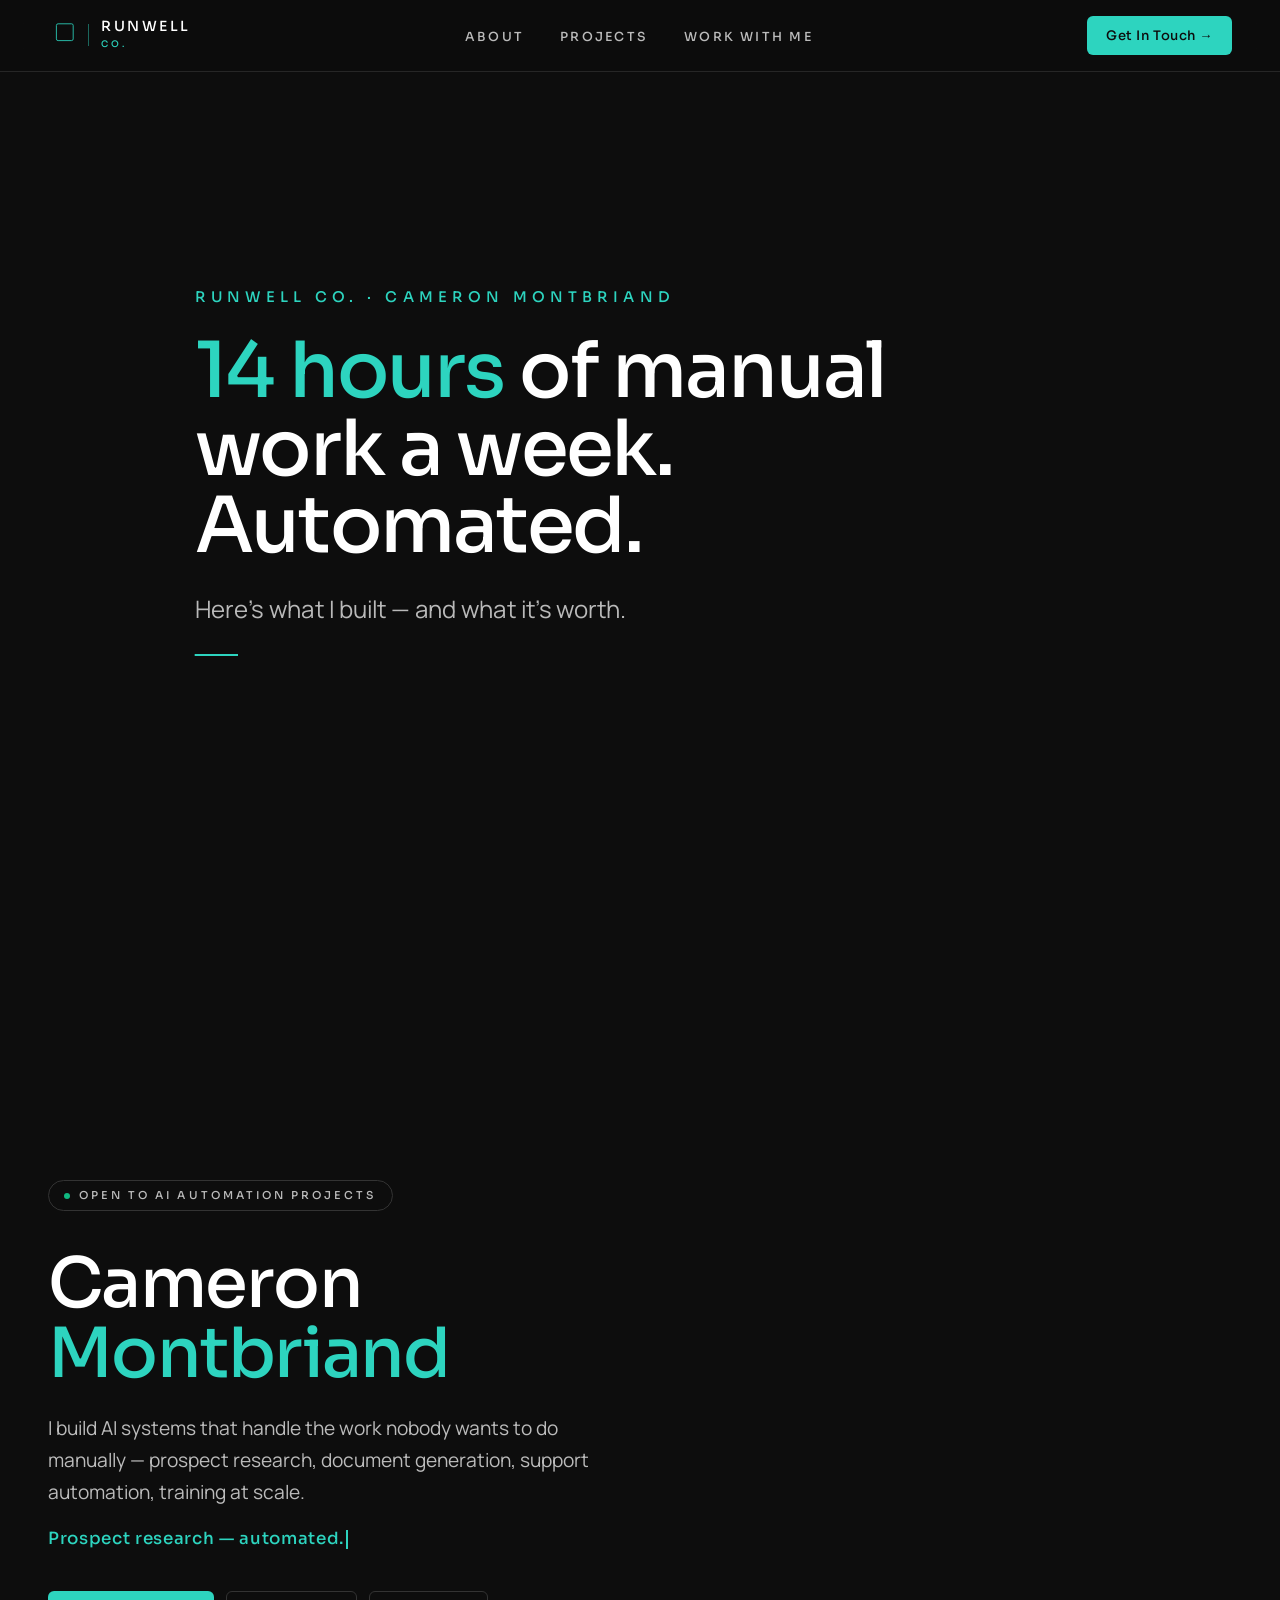
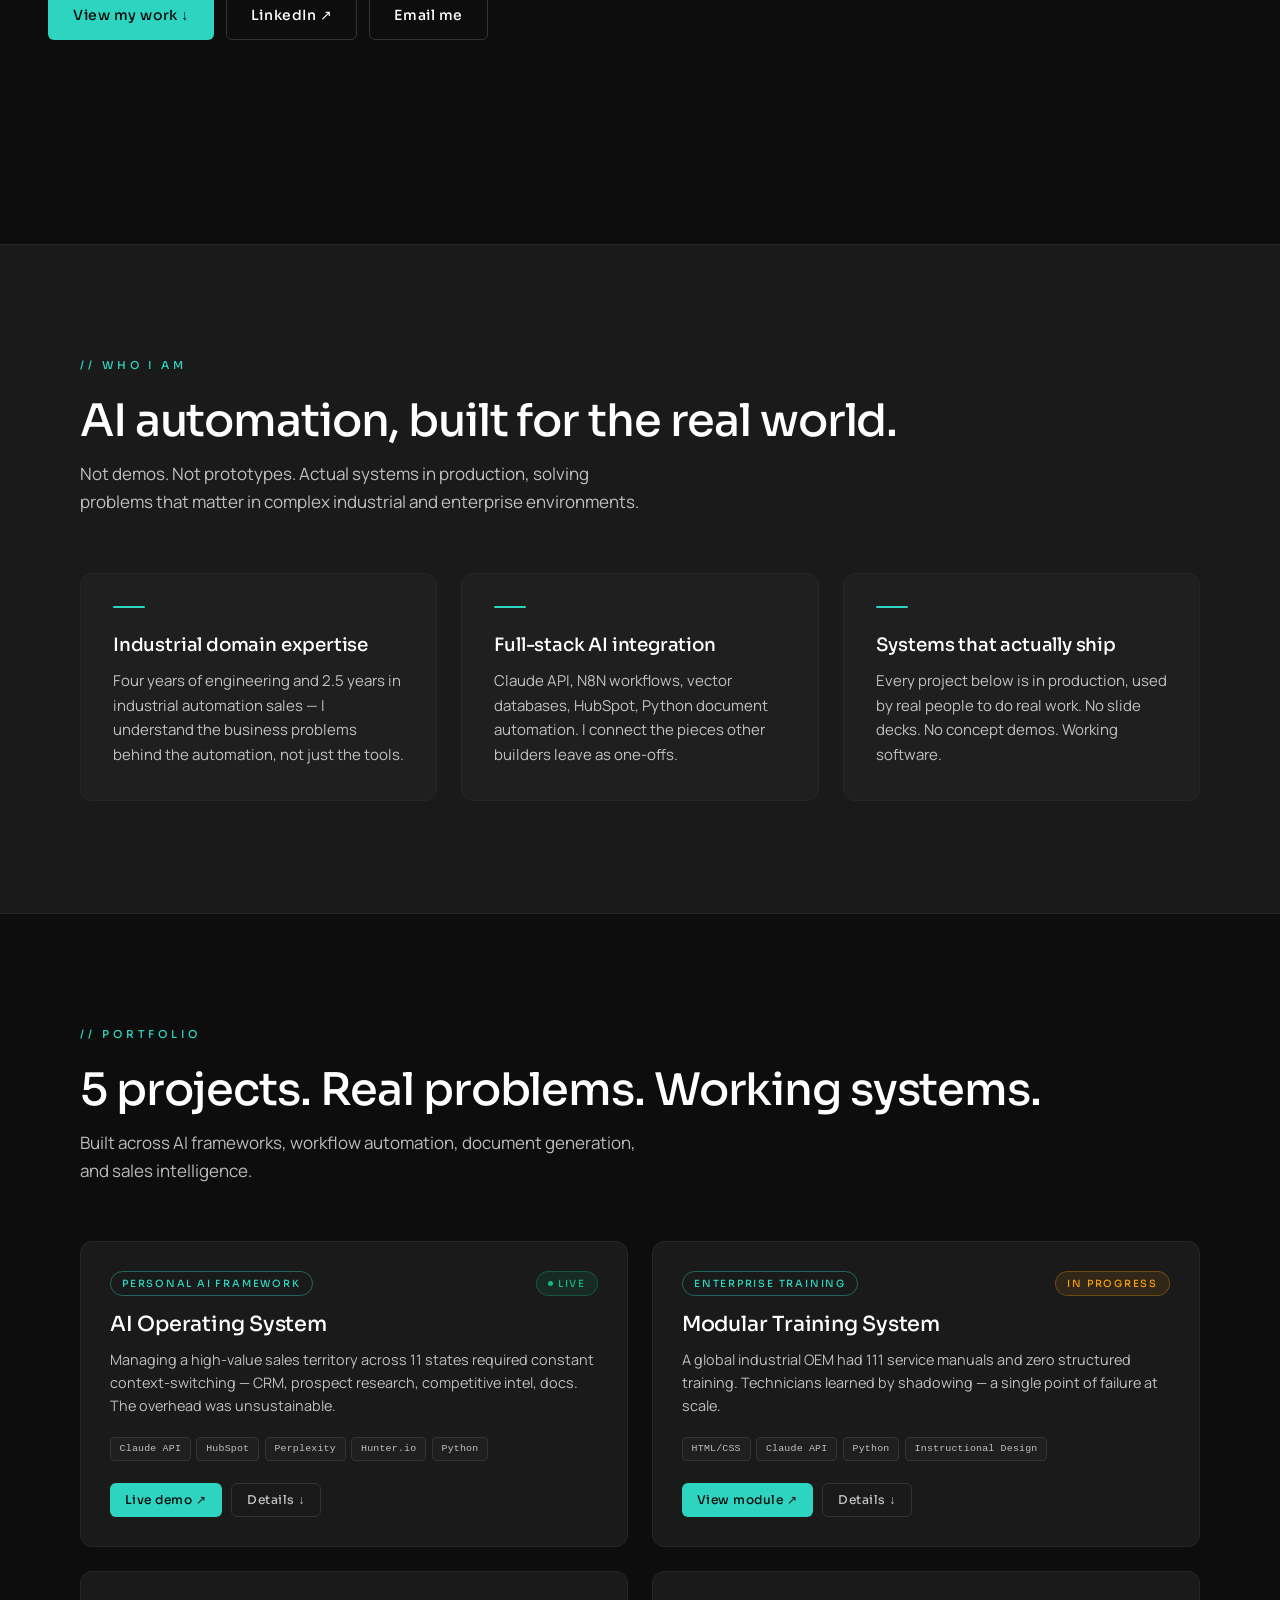
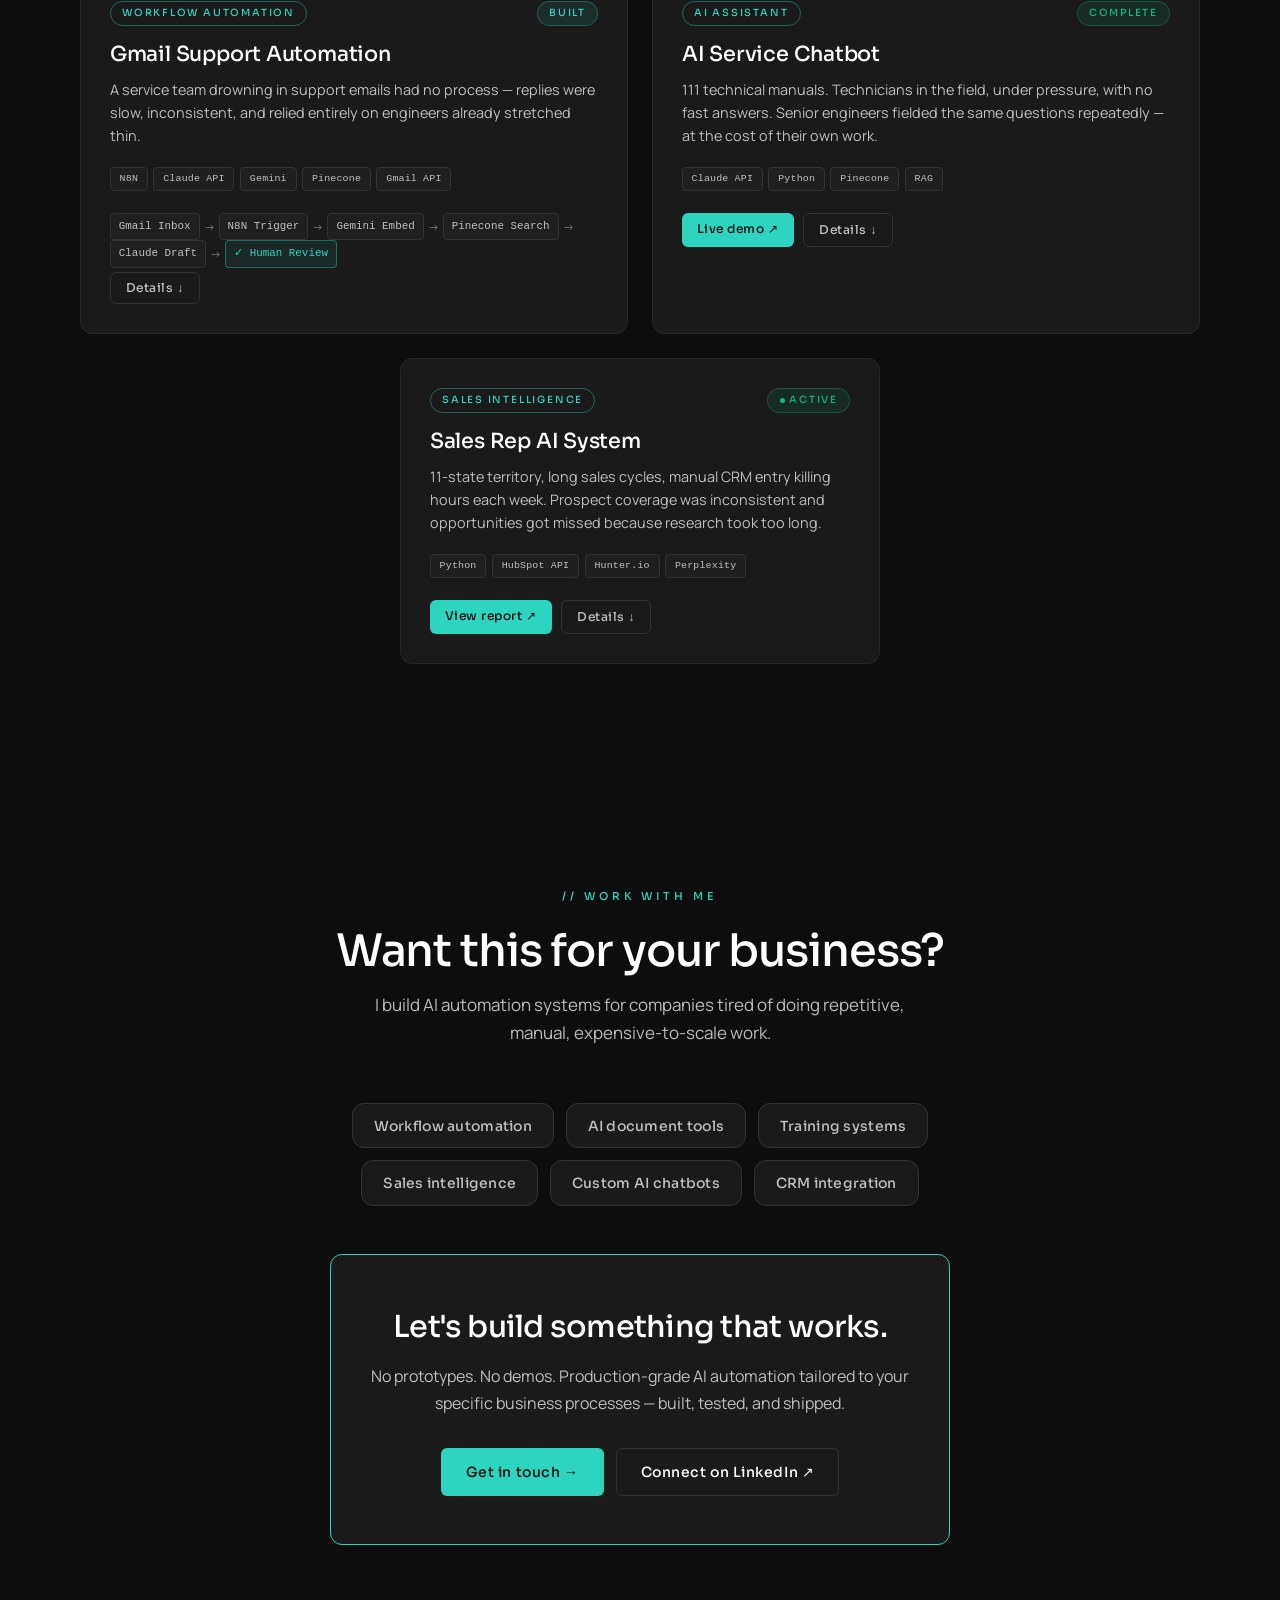
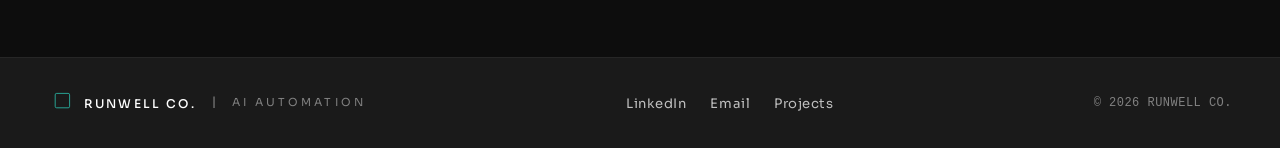
==== commit 57d6f828: "Rebrand to Runwell Co. design system Updated palette (navy/blue -> ink/teal), fonts (Outfit/DM Sans " ====
--- a/index.html
+++ b/index.html
@@ -3,69 +3,60 @@
 <head>
   <meta charset="UTF-8">
   <meta name="viewport" content="width=device-width, initial-scale=1.0">
-  <title>Cameron Montbriand | AI Automation</title>
+  <title>Runwell Co. — Cameron Montbriand | AI Automation</title>
+  <link rel="icon" href="favicon.svg" type="image/svg+xml">
   <link rel="preconnect" href="https://fonts.googleapis.com">
   <link rel="preconnect" href="https://fonts.gstatic.com" crossorigin>
-  <link href="https://fonts.googleapis.com/css2?family=Outfit:wght@500;600;700;800&family=DM+Sans:opsz,wght@9..40,400;9..40,500;9..40,600&family=Space+Mono:wght@400;700&display=swap" rel="stylesheet">
+  <link href="https://fonts.googleapis.com/css2?family=Sora:wght@300;400;500;600;700&family=Manrope:wght@300;400;500;600;700&display=swap" rel="stylesheet">
   <style>
     *, *::before, *::after { box-sizing: border-box; margin: 0; padding: 0; }
 
     :root {
-      --bg:           #03080f;
-      --surface:      #081525;
-      --surface-2:    #0d1f38;
-      --surface-3:    #112547;
-      --border:       #162d4d;
-      --border-2:     #1e3d66;
-      --accent:       #1d6fe8;
-      --accent-soft:  #4d94ff;
-      --accent-glow:  rgba(29, 111, 232, 0.18);
-      --cyan:         #06c8e8;
-      --green:        #12c98a;
-      --amber:        #f5a623;
-      --text:         #d8e8f8;
-      --text-2:       #7a9cc0;
-      --text-3:       #3f5e7a;
+      /* Runwell Co. tokens — see colors_and_type.css for source of truth */
+      --bg:           #0D0D0D;
+      --surface:      #1A1A1A;
+      --surface-2:    #1F1F1F;
+      --surface-3:    #262626;
+      --border:       #262626;
+      --border-2:     #333333;
+      --accent:       #2DD4BF;        /* brand teal — on dark */
+      --accent-soft:  #5EEAD4;
+      --accent-deep:  #0D9488;
+      --accent-glow:  rgba(45, 212, 191, 0.18);
+      --green:        #10B981;
+      --amber:        #F59E0B;
+      --text:         #FFFFFF;
+      --text-2:       rgba(255, 255, 255, 0.72);
+      --text-3:       rgba(255, 255, 255, 0.45);
       --r:            12px;
-      --r-sm:         7px;
+      --r-sm:         6px;
       --ease:         cubic-bezier(0.22, 1, 0.36, 1);
-      --t:            0.28s;
+      --t:            0.22s;
     }
 
     html { scroll-behavior: smooth; }
 
     body {
-      font-family: 'DM Sans', 'Segoe UI', system-ui, sans-serif;
+      font-family: 'Manrope', system-ui, -apple-system, 'Segoe UI', sans-serif;
       background: var(--bg);
       color: var(--text);
       overflow-x: hidden;
       line-height: 1.6;
       -webkit-font-smoothing: antialiased;
-    }
-
-    /* Dot-matrix background */
-    body::before {
-      content: '';
-      position: fixed;
-      inset: 0;
-      background-image: radial-gradient(rgba(29, 111, 232, 0.12) 1px, transparent 1px);
-      background-size: 28px 28px;
-      pointer-events: none;
-      z-index: 0;
+      text-rendering: optimizeLegibility;
     }
 
     /* ── VIDEO INTRO ── */
     .video-section {
       position: relative;
       width: 100%;
-      background: #030b15;
+      background: var(--bg);
       overflow: hidden;
     }
 
     .video-wrapper {
       position: relative;
       width: 100%;
-      /* height set by JS */
     }
 
     .video-frame {
@@ -81,26 +72,24 @@
       position: absolute;
       top: 4.5rem; right: 1.5rem;
       z-index: 20;
-      background: rgba(3, 8, 15, 0.6);
+      background: rgba(13, 13, 13, 0.7);
       border: 1px solid var(--border);
       color: var(--text-2);
       padding: 0.45rem 1rem;
-      border-radius: 6px;
+      border-radius: var(--r-sm);
+      font-family: 'Sora', sans-serif;
       font-size: 0.78rem;
       font-weight: 500;
+      letter-spacing: 0.08em;
       text-decoration: none;
       opacity: 0;
-      transition: opacity 0.5s ease;
+      transition: opacity 0.5s ease, color var(--t), border-color var(--t);
       pointer-events: none;
       backdrop-filter: blur(8px);
     }
 
-    .video-skip-early.show {
-      opacity: 1;
-      pointer-events: auto;
-    }
-
-    .video-skip-early:hover { color: var(--accent-soft); border-color: var(--border-2); }
+    .video-skip-early.show { opacity: 1; pointer-events: auto; }
+    .video-skip-early:hover { color: var(--accent); border-color: var(--accent); }
 
     .video-controls {
       position: absolute;
@@ -115,46 +104,44 @@
       pointer-events: none;
     }
 
-    .video-controls.show {
-      opacity: 1;
-      pointer-events: auto;
-    }
+    .video-controls.show { opacity: 1; pointer-events: auto; }
 
     .btn-replay {
-      background: rgba(3, 8, 15, 0.75);
+      background: rgba(13, 13, 13, 0.75);
       border: 1px solid var(--border-2);
       color: var(--text-2);
       padding: 0.6rem 1.4rem;
-      border-radius: 8px;
+      border-radius: var(--r-sm);
+      font-family: 'Sora', sans-serif;
       font-size: 0.84rem;
-      font-weight: 600;
+      font-weight: 500;
+      letter-spacing: 0.04em;
       cursor: pointer;
       backdrop-filter: blur(10px);
       transition: all var(--t) var(--ease);
-      font-family: 'DM Sans', sans-serif;
     }
 
     .btn-replay:hover {
-      background: rgba(29, 111, 232, 0.15);
-      border-color: var(--accent-soft);
-      color: var(--accent-soft);
+      border-color: var(--accent);
+      color: var(--accent);
     }
 
     .btn-view-portfolio {
       background: var(--accent);
-      color: #fff;
+      color: var(--bg);
       padding: 0.6rem 1.6rem;
-      border-radius: 8px;
+      border-radius: var(--r-sm);
       text-decoration: none;
+      font-family: 'Sora', sans-serif;
       font-size: 0.84rem;
-      font-weight: 600;
+      font-weight: 500;
+      letter-spacing: 0.04em;
       transition: all var(--t) var(--ease);
     }
 
     .btn-view-portfolio:hover {
       background: var(--accent-soft);
       transform: translateY(-1px);
-      box-shadow: 0 6px 20px var(--accent-glow);
     }
 
     /* ── NAV ── */
@@ -165,25 +152,34 @@
       display: flex;
       align-items: center;
       justify-content: space-between;
-      padding: 1.1rem 3rem;
-      background: rgba(3, 8, 15, 0.82);
+      padding: 1rem 3rem;
+      background: rgba(13, 13, 13, 0.85);
       backdrop-filter: blur(14px);
       -webkit-backdrop-filter: blur(14px);
-      border-bottom: 1px solid rgba(29, 111, 232, 0.1);
+      border-bottom: 1px solid var(--border);
     }
 
     .nav-logo {
-      font-family: 'Outfit', sans-serif;
-      font-weight: 800;
-      font-size: 0.95rem;
+      display: flex;
+      align-items: center;
+      gap: 12px;
+      text-decoration: none;
+    }
+    .nav-logo svg { width: 28px; height: 28px; flex-shrink: 0; }
+    .nav-logo .divider { width: 1px; height: 22px; background: var(--accent); opacity: 0.45; }
+    .nav-logo .wm {
+      font-family: 'Sora', sans-serif;
+      font-weight: 500; font-size: 14px;
+      letter-spacing: 0.18em;
       color: var(--text);
-      letter-spacing: 0.03em;
-      text-decoration: none;
-    }
-
-    .nav-logo em {
-      color: var(--accent-soft);
-      font-style: normal;
+      line-height: 1;
+    }
+    .nav-logo .co {
+      font-family: 'Sora', sans-serif;
+      font-weight: 500; font-size: 9px;
+      letter-spacing: 0.36em;
+      color: var(--accent);
+      margin-top: 4px;
     }
 
     .nav-links {
@@ -195,30 +191,32 @@
     .nav-links a {
       color: var(--text-2);
       text-decoration: none;
-      font-family: 'Space Mono', monospace;
-      font-size: 0.72rem;
-      letter-spacing: 0.05em;
+      font-family: 'Sora', sans-serif;
+      font-size: 0.78rem;
+      font-weight: 500;
+      letter-spacing: 0.18em;
+      text-transform: uppercase;
       transition: color var(--t) var(--ease);
     }
 
-    .nav-links a:hover { color: var(--accent-soft); }
+    .nav-links a:hover { color: var(--accent); }
 
     .nav-cta {
       background: var(--accent);
-      color: #fff;
-      padding: 0.5rem 1.2rem;
+      color: var(--bg);
+      padding: 0.55rem 1.2rem;
       border-radius: var(--r-sm);
       text-decoration: none;
+      font-family: 'Sora', sans-serif;
       font-size: 0.82rem;
-      font-weight: 600;
-      letter-spacing: 0.01em;
-      transition: background var(--t) var(--ease), transform var(--t) var(--ease), box-shadow var(--t);
+      font-weight: 500;
+      letter-spacing: 0.04em;
+      transition: all var(--t) var(--ease);
     }
 
     .nav-cta:hover {
       background: var(--accent-soft);
       transform: translateY(-1px);
-      box-shadow: 0 6px 20px var(--accent-glow);
     }
 
     /* ── HERO ── */
@@ -232,51 +230,27 @@
       z-index: 1;
     }
 
-    /* Radial hero glow */
-    #hero::before {
-      content: '';
-      position: absolute;
-      top: -180px; left: 50%;
-      transform: translateX(-50%);
-      width: 900px; height: 700px;
-      background: radial-gradient(ellipse at center, rgba(29, 111, 232, 0.13) 0%, transparent 68%);
-      pointer-events: none;
-    }
-
-    /* Animated horizontal light-streak */
-    #hero::after {
-      content: '';
-      position: absolute;
-      top: 48%; left: -10%;
-      width: 120%; height: 1px;
-      background: linear-gradient(90deg, transparent, rgba(29, 111, 232, 0.18), rgba(6, 200, 232, 0.22), rgba(29, 111, 232, 0.18), transparent);
-      animation: streakMove 8s ease-in-out infinite alternate;
-    }
-
-    @keyframes streakMove {
-      from { top: 38%; opacity: 0.4; }
-      to   { top: 62%; opacity: 0.8; }
-    }
-
     .hero-content {
       position: relative;
       z-index: 2;
-      max-width: 820px;
+      max-width: 880px;
     }
 
     .hero-pill {
       display: inline-flex;
       align-items: center;
       gap: 0.55rem;
-      background: rgba(29, 111, 232, 0.08);
-      border: 1px solid rgba(29, 111, 232, 0.28);
+      background: transparent;
+      border: 1px solid var(--border-2);
       border-radius: 100px;
-      padding: 0.35rem 0.9rem;
-      margin-bottom: 2.2rem;
-      font-family: 'Space Mono', monospace;
+      padding: 0.35rem 0.95rem;
+      margin-bottom: 2.4rem;
+      font-family: 'Sora', sans-serif;
       font-size: 0.68rem;
-      color: var(--accent-soft);
-      letter-spacing: 0.04em;
+      font-weight: 500;
+      letter-spacing: 0.28em;
+      text-transform: uppercase;
+      color: var(--text-2);
     }
 
     .live-dot {
@@ -287,40 +261,40 @@
     }
 
     @keyframes livePulse {
-      0%, 100% { opacity: 1; box-shadow: 0 0 0 0 rgba(18, 201, 138, 0.4); }
-      50%       { opacity: 0.7; box-shadow: 0 0 0 4px rgba(18, 201, 138, 0); }
+      0%, 100% { opacity: 1; box-shadow: 0 0 0 0 rgba(16, 185, 129, 0.4); }
+      50%       { opacity: 0.7; box-shadow: 0 0 0 4px rgba(16, 185, 129, 0); }
     }
 
     h1 {
-      font-family: 'Outfit', sans-serif;
-      font-weight: 700;
-      font-size: clamp(2rem, 4vw, 3.2rem);
-      line-height: 1.18;
-      letter-spacing: -0.01em;
+      font-family: 'Sora', sans-serif;
+      font-weight: 500;
+      font-size: clamp(2.4rem, 5.4vw, 4.6rem);
+      line-height: 1.0;
+      letter-spacing: -0.025em;
       color: var(--text);
       margin-bottom: 1.6rem;
     }
 
-    h1 span {
+    h1 span.accent {
       display: block;
-      background: linear-gradient(135deg, var(--accent-soft) 0%, var(--cyan) 100%);
-      -webkit-background-clip: text;
-      -webkit-text-fill-color: transparent;
-      background-clip: text;
+      color: var(--accent);
     }
 
     .hero-sub {
-      font-size: clamp(1rem, 2vw, 1.2rem);
-      color: var(--text-2);
-      max-width: 520px;
+      font-family: 'Manrope', sans-serif;
+      font-size: clamp(1rem, 1.5vw, 1.2rem);
+      color: var(--text-2);
+      max-width: 580px;
       margin-bottom: 1.1rem;
       line-height: 1.65;
     }
 
     .typewriter-line {
-      font-size: clamp(0.9rem, 1.8vw, 1.05rem);
-      color: var(--accent-soft);
-      font-weight: 600;
+      font-family: 'Sora', sans-serif;
+      font-size: clamp(0.9rem, 1.5vw, 1.05rem);
+      color: var(--accent);
+      font-weight: 500;
+      letter-spacing: 0.04em;
       min-height: 1.5em;
       margin-bottom: 2.4rem;
     }
@@ -328,7 +302,7 @@
     .cursor {
       display: inline-block;
       width: 2px; height: 1.1em;
-      background: var(--accent-soft);
+      background: var(--accent);
       vertical-align: text-bottom;
       margin-left: 2px;
       animation: cursorBlink 1.1s step-end infinite;
@@ -339,69 +313,72 @@
       50%       { opacity: 0; }
     }
 
-    /* Hero CTAs */
-    .hero-ctas { display: flex; gap: 0.9rem; flex-wrap: wrap; }
+    .hero-ctas { display: flex; gap: 0.75rem; flex-wrap: wrap; }
 
     .btn {
       display: inline-flex;
       align-items: center;
       gap: 0.45rem;
-      padding: 0.7rem 1.6rem;
+      padding: 0.75rem 1.5rem;
       border-radius: var(--r-sm);
+      font-family: 'Sora', sans-serif;
       font-size: 0.875rem;
-      font-weight: 600;
+      font-weight: 500;
+      letter-spacing: 0.04em;
       text-decoration: none;
       transition: all var(--t) var(--ease);
+      border: 1.5px solid transparent;
+      cursor: pointer;
     }
 
     .btn-primary {
       background: var(--accent);
-      color: #fff;
+      color: var(--bg);
     }
 
     .btn-primary:hover {
       background: var(--accent-soft);
-      transform: translateY(-2px);
-      box-shadow: 0 10px 28px var(--accent-glow);
+      transform: translateY(-1px);
     }
 
     .btn-ghost {
       background: transparent;
-      color: var(--text-2);
-      border: 1px solid var(--border-2);
+      color: var(--text);
+      border-color: var(--border-2);
     }
 
     .btn-ghost:hover {
-      border-color: var(--accent-soft);
-      color: var(--accent-soft);
-      transform: translateY(-2px);
+      border-color: var(--accent);
+      color: var(--accent);
     }
 
     /* ── SECTIONS ── */
     section { position: relative; z-index: 1; padding: 7rem 3rem; }
 
     .section-tag {
-      font-family: 'Space Mono', monospace;
-      font-size: 0.67rem;
+      font-family: 'Sora', sans-serif;
+      font-size: 0.68rem;
+      font-weight: 500;
       text-transform: uppercase;
-      letter-spacing: 0.15em;
-      color: var(--accent-soft);
+      letter-spacing: 0.36em;
+      color: var(--accent);
+      margin-bottom: 1.4rem;
+    }
+
+    .section-h {
+      font-family: 'Sora', sans-serif;
+      font-weight: 500;
+      font-size: clamp(1.9rem, 3.5vw, 2.9rem);
+      letter-spacing: -0.025em;
+      line-height: 1.1;
       margin-bottom: 0.9rem;
     }
 
-    .section-h {
-      font-family: 'Outfit', sans-serif;
-      font-weight: 700;
-      font-size: clamp(1.8rem, 3.5vw, 2.8rem);
-      letter-spacing: -0.02em;
-      line-height: 1.15;
-      margin-bottom: 0.9rem;
-    }
-
     .section-sub {
+      font-family: 'Manrope', sans-serif;
       color: var(--text-2);
       font-size: 1.0625rem;
-      max-width: 520px;
+      max-width: 560px;
       margin-bottom: 3.5rem;
       line-height: 1.65;
     }
@@ -417,7 +394,7 @@
 
     .pillars {
       display: grid;
-      grid-template-columns: repeat(auto-fit, minmax(270px, 1fr));
+      grid-template-columns: repeat(auto-fit, minmax(280px, 1fr));
       gap: 1.5rem;
     }
 
@@ -426,48 +403,48 @@
       border: 1px solid var(--border);
       border-radius: var(--r);
       padding: 2rem;
-      transition: border-color var(--t) var(--ease), transform var(--t) var(--ease), box-shadow var(--t);
+      transition: border-color var(--t) var(--ease), transform var(--t) var(--ease);
     }
 
     .pillar:hover {
-      border-color: rgba(29, 111, 232, 0.4);
-      transform: translateY(-4px);
-      box-shadow: 0 12px 36px rgba(0,0,0,0.25);
+      border-color: var(--accent);
+      transform: translateY(-3px);
     }
 
     .pillar-accent {
       width: 2rem;
-      height: 3px;
-      background: linear-gradient(90deg, var(--accent), var(--cyan));
+      height: 2px;
+      background: var(--accent);
       border-radius: 2px;
-      margin-bottom: 1.1rem;
+      margin-bottom: 1.4rem;
       display: block;
     }
 
     .pillar-title {
-      font-family: 'Outfit', sans-serif;
-      font-weight: 700;
-      font-size: 1.1rem;
-      margin-bottom: 0.5rem;
+      font-family: 'Sora', sans-serif;
+      font-weight: 500;
+      font-size: 1.15rem;
+      letter-spacing: -0.01em;
+      margin-bottom: 0.6rem;
     }
 
     .pillar-body {
+      font-family: 'Manrope', sans-serif;
       font-size: 0.9375rem;
       color: var(--text-2);
-      line-height: 1.7;
+      line-height: 1.65;
     }
 
     /* ── PROJECTS ── */
     .projects-grid {
       display: grid;
       grid-template-columns: repeat(2, 1fr);
-      gap: 1.75rem;
-    }
-
-    /* Last card spans full row and centers */
+      gap: 1.5rem;
+    }
+
     .project-card:nth-child(5) {
       grid-column: 1 / -1;
-      max-width: 420px;
+      max-width: 480px;
       justify-self: center;
       width: 100%;
     }
@@ -476,28 +453,26 @@
       background: var(--surface);
       border: 1px solid var(--border);
       border-radius: var(--r);
-      padding: 1.7rem;
+      padding: 1.8rem;
       transition: all var(--t) var(--ease);
       position: relative;
       overflow: hidden;
     }
 
-    /* Accent top bar */
     .project-card::after {
       content: '';
       position: absolute;
       top: 0; left: 0; right: 0;
       height: 2px;
-      background: linear-gradient(90deg, var(--accent), var(--cyan));
+      background: var(--accent);
       transform: scaleX(0);
       transform-origin: left;
       transition: transform var(--t) var(--ease);
     }
 
     .project-card:hover {
-      border-color: rgba(29, 111, 232, 0.38);
-      transform: translateY(-5px);
-      box-shadow: 0 16px 40px rgba(0,0,0,0.35), 0 0 0 1px rgba(29, 111, 232, 0.08);
+      border-color: var(--accent);
+      transform: translateY(-3px);
     }
 
     .project-card:hover::after { transform: scaleX(1); }
@@ -510,30 +485,30 @@
       margin-bottom: 1rem;
     }
 
-    /* Badges */
     .badge {
       display: inline-flex;
       align-items: center;
       gap: 0.3rem;
-      padding: 0.2rem 0.65rem;
+      padding: 0.22rem 0.7rem;
       border-radius: 100px;
-      font-family: 'Space Mono', monospace;
+      font-family: 'Sora', sans-serif;
       font-size: 0.62rem;
-      font-weight: 700;
-      letter-spacing: 0.03em;
+      font-weight: 500;
+      letter-spacing: 0.18em;
+      text-transform: uppercase;
       white-space: nowrap;
     }
 
     .badge-cat {
-      background: rgba(29, 111, 232, 0.1);
-      color: var(--accent-soft);
-      border: 1px solid rgba(29, 111, 232, 0.22);
+      background: transparent;
+      color: var(--accent);
+      border: 1px solid rgba(45, 212, 191, 0.4);
     }
 
     .badge-live {
-      background: rgba(18, 201, 138, 0.1);
+      background: rgba(16, 185, 129, 0.1);
       color: var(--green);
-      border: 1px solid rgba(18, 201, 138, 0.22);
+      border: 1px solid rgba(16, 185, 129, 0.3);
     }
 
     .badge-live::before {
@@ -545,35 +520,37 @@
     }
 
     .badge-progress {
-      background: rgba(245, 166, 35, 0.1);
+      background: rgba(245, 158, 11, 0.1);
       color: var(--amber);
-      border: 1px solid rgba(245, 166, 35, 0.22);
+      border: 1px solid rgba(245, 158, 11, 0.3);
     }
 
     .badge-built {
-      background: rgba(6, 200, 232, 0.1);
-      color: var(--cyan);
-      border: 1px solid rgba(6, 200, 232, 0.22);
+      background: rgba(45, 212, 191, 0.1);
+      color: var(--accent);
+      border: 1px solid rgba(45, 212, 191, 0.3);
     }
 
     .badge-complete {
-      background: rgba(18, 201, 138, 0.1);
+      background: rgba(16, 185, 129, 0.1);
       color: var(--green);
-      border: 1px solid rgba(18, 201, 138, 0.22);
+      border: 1px solid rgba(16, 185, 129, 0.3);
     }
 
     .card-title {
-      font-family: 'Outfit', sans-serif;
-      font-weight: 700;
-      font-size: 1.2rem;
+      font-family: 'Sora', sans-serif;
+      font-weight: 500;
+      font-size: 1.3rem;
       line-height: 1.2;
-      margin-bottom: 0.65rem;
+      letter-spacing: -0.01em;
+      margin-bottom: 0.7rem;
     }
 
     .card-problem {
-      font-size: 0.875rem;
-      color: var(--text-2);
-      line-height: 1.65;
+      font-family: 'Manrope', sans-serif;
+      font-size: 0.9rem;
+      color: var(--text-2);
+      line-height: 1.6;
       margin-bottom: 1.25rem;
     }
 
@@ -586,12 +563,13 @@
 
     .chip {
       background: var(--surface-2);
-      border: 1px solid var(--border);
-      color: var(--text-3);
-      padding: 0.17rem 0.55rem;
+      border: 1px solid var(--border-2);
+      color: var(--text-2);
+      padding: 0.18rem 0.55rem;
       border-radius: 4px;
-      font-family: 'Space Mono', monospace;
-      font-size: 0.6rem;
+      font-family: ui-monospace, SFMono-Regular, Menlo, monospace;
+      font-size: 0.62rem;
+      letter-spacing: 0.02em;
     }
 
     .card-actions { display: flex; gap: 0.6rem; flex-wrap: wrap; }
@@ -601,11 +579,13 @@
       align-items: center;
       gap: 0.35rem;
       background: var(--accent);
-      color: #fff;
-      padding: 0.45rem 0.9rem;
+      color: var(--bg);
+      padding: 0.45rem 0.95rem;
       border-radius: var(--r-sm);
-      font-size: 0.775rem;
-      font-weight: 600;
+      font-family: 'Sora', sans-serif;
+      font-size: 0.76rem;
+      font-weight: 500;
+      letter-spacing: 0.04em;
       text-decoration: none;
       transition: all var(--t) var(--ease);
       white-space: nowrap;
@@ -614,7 +594,6 @@
     .btn-demo-sm:hover {
       background: var(--accent-soft);
       transform: translateY(-1px);
-      box-shadow: 0 6px 18px var(--accent-glow);
     }
 
     .pipeline-strip {
@@ -626,24 +605,25 @@
       margin-bottom: 0.25rem;
     }
     .pipe-step {
+      font-family: ui-monospace, SFMono-Regular, Menlo, monospace;
       font-size: 0.68rem;
-      font-weight: 600;
+      font-weight: 500;
       color: var(--text-2);
       background: var(--surface-2);
-      border: 1px solid var(--border);
+      border: 1px solid var(--border-2);
       border-radius: 4px;
       padding: 0.25rem 0.5rem;
       white-space: nowrap;
     }
     .pipe-step.pipe-end {
-      color: var(--green);
-      border-color: rgba(18, 201, 138, 0.3);
-      background: rgba(18, 201, 138, 0.06);
+      color: var(--accent);
+      border-color: rgba(45, 212, 191, 0.4);
+      background: rgba(45, 212, 191, 0.08);
     }
     .pipe-arrow {
-      font-size: 0.65rem;
+      font-size: 0.7rem;
       color: var(--text-3);
-      padding: 0 3px;
+      padding: 0 4px;
     }
 
     .btn-expand {
@@ -652,19 +632,20 @@
       gap: 0.35rem;
       background: transparent;
       color: var(--text-2);
-      padding: 0.45rem 0.9rem;
+      padding: 0.45rem 0.95rem;
       border-radius: var(--r-sm);
-      font-size: 0.775rem;
-      font-weight: 500;
+      font-family: 'Sora', sans-serif;
+      font-size: 0.76rem;
+      font-weight: 500;
+      letter-spacing: 0.04em;
       border: 1px solid var(--border-2);
       cursor: pointer;
       transition: all var(--t) var(--ease);
-      font-family: 'DM Sans', sans-serif;
     }
 
     .btn-expand:hover, .btn-expand.open {
-      border-color: var(--accent-soft);
-      color: var(--accent-soft);
+      border-color: var(--accent);
+      color: var(--accent);
     }
 
     /* ── PROJECT DETAILS (accordion) ── */
@@ -676,7 +657,7 @@
     .detail-panel {
       display: none;
       background: var(--surface);
-      border: 1px solid rgba(29, 111, 232, 0.25);
+      border: 1px solid var(--accent);
       border-radius: var(--r);
       margin: 0.5rem 0 1rem;
       overflow: hidden;
@@ -700,17 +681,19 @@
     }
 
     .detail-col h4 {
-      font-family: 'Space Mono', monospace;
+      font-family: 'Sora', sans-serif;
       font-size: 0.65rem;
+      font-weight: 500;
       text-transform: uppercase;
-      letter-spacing: 0.12em;
-      color: var(--accent-soft);
-      margin-bottom: 0.65rem;
+      letter-spacing: 0.32em;
+      color: var(--accent);
+      margin-bottom: 0.85rem;
     }
 
     .detail-col p {
-      color: var(--text-2);
-      font-size: 0.9125rem;
+      font-family: 'Manrope', sans-serif;
+      color: var(--text-2);
+      font-size: 0.9rem;
       line-height: 1.7;
     }
 
@@ -734,21 +717,24 @@
     .result-item:last-child { border-right: none; }
 
     .result-num {
-      font-family: 'Outfit', sans-serif;
-      font-weight: 800;
+      font-family: 'Sora', sans-serif;
+      font-weight: 500;
       font-size: 1.7rem;
-      color: var(--accent-soft);
+      color: var(--accent);
+      letter-spacing: -0.02em;
       line-height: 1;
-      margin-bottom: 0.3rem;
+      margin-bottom: 0.35rem;
     }
 
     .result-lbl {
+      font-family: 'Manrope', sans-serif;
       font-size: 0.775rem;
       color: var(--text-2);
     }
 
     /* ── SERVICES ── */
     #services { text-align: center; }
+    #services .section-sub { margin-left: auto; margin-right: auto; }
 
     .services-tags {
       display: flex;
@@ -761,47 +747,49 @@
 
     .svc-tag {
       background: var(--surface);
-      border: 1px solid var(--border);
+      border: 1px solid var(--border-2);
       color: var(--text-2);
       padding: 0.65rem 1.3rem;
       border-radius: var(--r);
+      font-family: 'Sora', sans-serif;
       font-size: 0.875rem;
       font-weight: 500;
+      letter-spacing: 0.02em;
       transition: all var(--t) var(--ease);
     }
 
     .svc-tag:hover {
-      border-color: rgba(29, 111, 232, 0.4);
-      color: var(--accent-soft);
+      border-color: var(--accent);
+      color: var(--accent);
       transform: translateY(-2px);
     }
 
     .cta-card {
-      max-width: 600px;
+      max-width: 620px;
       margin: 0 auto;
-      background: linear-gradient(135deg, var(--surface) 0%, var(--surface-3) 100%);
-      border: 1px solid rgba(29, 111, 232, 0.28);
+      background: var(--surface);
+      border: 1px solid var(--accent);
       border-radius: var(--r);
       padding: 3rem 2.5rem;
-      box-shadow: 0 0 60px rgba(29, 111, 232, 0.06);
     }
 
     .cta-card h3 {
-      font-family: 'Outfit', sans-serif;
-      font-weight: 800;
+      font-family: 'Sora', sans-serif;
+      font-weight: 500;
       font-size: 1.9rem;
-      letter-spacing: -0.02em;
+      letter-spacing: -0.025em;
       margin-bottom: 0.75rem;
     }
 
     .cta-card p {
+      font-family: 'Manrope', sans-serif;
       color: var(--text-2);
       font-size: 1rem;
       margin-bottom: 2rem;
       line-height: 1.65;
     }
 
-    .cta-btns { display: flex; gap: 0.9rem; justify-content: center; flex-wrap: wrap; }
+    .cta-btns { display: flex; gap: 0.75rem; justify-content: center; flex-wrap: wrap; }
 
     /* ── FOOTER ── */
     footer {
@@ -818,14 +806,20 @@
     }
 
     .footer-brand {
-      font-family: 'Outfit', sans-serif;
-      font-weight: 700;
-      font-size: 0.9rem;
-    }
-
-    .footer-brand em {
-      color: var(--accent-soft);
-      font-style: normal;
+      display: flex; align-items: center; gap: 12px;
+    }
+    .footer-brand svg { width: 24px; height: 24px; flex-shrink: 0; }
+    .footer-brand .wm {
+      font-family: 'Sora', sans-serif;
+      font-weight: 500; font-size: 12px;
+      letter-spacing: 0.18em;
+      color: var(--text);
+    }
+    .footer-brand .pipe { color: var(--text-3); margin: 0 4px; }
+    .footer-brand .tag {
+      font-family: 'Sora', sans-serif;
+      font-size: 11px; letter-spacing: 0.28em;
+      text-transform: uppercase; color: var(--text-3);
     }
 
     .footer-links {
@@ -834,25 +828,28 @@
     }
 
     .footer-links a {
+      font-family: 'Sora', sans-serif;
       color: var(--text-2);
       text-decoration: none;
-      font-size: 0.825rem;
+      font-size: 0.82rem;
+      letter-spacing: 0.04em;
       transition: color var(--t);
     }
 
-    .footer-links a:hover { color: var(--accent-soft); }
+    .footer-links a:hover { color: var(--accent); }
 
     .footer-copy {
+      font-family: ui-monospace, SFMono-Regular, Menlo, monospace;
       color: var(--text-3);
-      font-size: 0.775rem;
-      font-family: 'Space Mono', monospace;
+      font-size: 0.75rem;
+      letter-spacing: 0.04em;
     }
 
     /* ── SCROLL REVEAL ── */
     .reveal {
       opacity: 0;
-      transform: translateY(22px);
-      transition: opacity 0.6s var(--ease), transform 0.6s var(--ease);
+      transform: translateY(18px);
+      transition: opacity 0.5s var(--ease), transform 0.5s var(--ease);
     }
 
     .reveal.vis {
@@ -862,13 +859,11 @@
 
     /* ── RESPONSIVE ── */
     @media (max-width: 900px) {
-      nav { padding: 1rem 1.5rem; }
+      nav { padding: 0.9rem 1.5rem; }
       .nav-links { display: none; }
       section { padding: 5rem 1.5rem; }
       #hero { padding: 8rem 1.5rem 5rem; }
-      .projects-grid {
-        grid-template-columns: 1fr 1fr;
-      }
+      .projects-grid { grid-template-columns: 1fr 1fr; }
       .project-card:nth-child(5) {
         grid-column: 1 / -1;
         max-width: 100%;
@@ -880,14 +875,30 @@
     @media (max-width: 600px) {
       .projects-grid { grid-template-columns: 1fr; }
       .project-card:nth-child(5) { grid-column: auto; }
-      h1 { font-size: 2.6rem; }
       .results-strip { flex-direction: column; }
       .result-item { border-right: none; border-bottom: 1px solid var(--border); }
       .result-item:last-child { border-bottom: none; }
     }
+
+    /* ── REUSABLE MARK SVG ── */
+    .rw-mark-defs { position: absolute; width: 0; height: 0; }
   </style>
 </head>
 <body>
+
+<!-- Shared mark — referenced via <use> -->
+<svg class="rw-mark-defs" aria-hidden="true">
+  <defs>
+    <mask id="rw-mark-mask" maskUnits="userSpaceOnUse">
+      <rect x="10" y="30" width="60" height="60" rx="6" fill="#fff"/>
+      <rect x="30" y="10" width="60" height="60" rx="6" fill="#000"/>
+    </mask>
+    <symbol id="rw-mark" viewBox="0 0 100 100">
+      <rect x="10" y="30" width="60" height="60" rx="6" fill="#2DD4BF" mask="url(#rw-mark-mask)"/>
+      <rect x="30" y="10" width="60" height="60" rx="6" fill="none" stroke="#2DD4BF" stroke-width="3"/>
+    </symbol>
+  </defs>
+</svg>
 
 <!-- ── VIDEO INTRO ── -->
 <section class="video-section" id="video-section">
@@ -900,7 +911,7 @@
       sandbox="allow-scripts allow-same-origin"
     ></iframe>
   </div>
-  <a href="#hero" class="video-skip-early" id="skipEarly">Skip ↓</a>
+  <a href="#hero" class="video-skip-early" id="skipEarly">SKIP ↓</a>
   <div class="video-controls" id="videoControls">
     <button class="btn-replay" onclick="replayIntro()">↺ Replay</button>
     <a href="#hero" class="btn-view-portfolio">View Portfolio ↓</a>
@@ -909,7 +920,14 @@
 
 <!-- ── NAVIGATION ── -->
 <nav>
-  <a href="#hero" class="nav-logo">Montbriand <em>AI</em></a>
+  <a href="#hero" class="nav-logo" aria-label="Runwell Co.">
+    <svg><use href="#rw-mark"/></svg>
+    <div class="divider"></div>
+    <div>
+      <div class="wm">RUNWELL</div>
+      <div class="co">CO.</div>
+    </div>
+  </a>
   <ul class="nav-links">
     <li><a href="#about">About</a></li>
     <li><a href="#projects">Projects</a></li>
@@ -924,12 +942,12 @@
 
     <div class="hero-pill">
       <div class="live-dot"></div>
-      Open to AI Automation Projects
+      OPEN TO AI AUTOMATION PROJECTS
     </div>
 
     <h1>
       Cameron<br>
-      <span>Montbriand</span>
+      <span class="accent">Montbriand</span>
     </h1>
 
     <p class="hero-sub">
@@ -942,9 +960,9 @@
     </div>
 
     <div class="hero-ctas">
-      <a href="#projects" class="btn btn-primary">View My Work ↓</a>
+      <a href="#projects" class="btn btn-primary">View my work ↓</a>
       <a href="https://www.linkedin.com/in/cameron-montbriand-ab685216b/" target="_blank" rel="noopener" class="btn btn-ghost">LinkedIn ↗</a>
-      <a href="mailto:cameronmontbriand@gmail.com" class="btn btn-ghost">Email Me</a>
+      <a href="mailto:cameronmontbriand@gmail.com" class="btn btn-ghost">Email me</a>
     </div>
 
   </div>
@@ -953,24 +971,24 @@
 <!-- ── ABOUT ── -->
 <section id="about">
   <div class="container">
-    <div class="section-tag">// who I am</div>
-    <h2 class="section-h">AI Automation Built for the Real World</h2>
+    <div class="section-tag">// WHO I AM</div>
+    <h2 class="section-h">AI automation, built for the real world.</h2>
     <p class="section-sub">Not demos. Not prototypes. Actual systems in production, solving problems that matter in complex industrial and enterprise environments.</p>
 
     <div class="pillars">
       <div class="pillar reveal">
         <div class="pillar-accent"></div>
-        <div class="pillar-title">Industrial Domain Expertise</div>
-        <p class="pillar-body">4 years of engineering experience and 2.5 years in industrial automation sales — I understand the business problems behind the automation, not just the tools.</p>
+        <div class="pillar-title">Industrial domain expertise</div>
+        <p class="pillar-body">Four years of engineering and 2.5 years in industrial automation sales — I understand the business problems behind the automation, not just the tools.</p>
       </div>
       <div class="pillar reveal">
         <div class="pillar-accent"></div>
-        <div class="pillar-title">Full-Stack AI Integration</div>
-        <p class="pillar-body">Claude API, N8N workflows, vector databases, HubSpot, Python document automation. I connect the pieces that other builders leave as one-offs.</p>
+        <div class="pillar-title">Full-stack AI integration</div>
+        <p class="pillar-body">Claude API, N8N workflows, vector databases, HubSpot, Python document automation. I connect the pieces other builders leave as one-offs.</p>
       </div>
       <div class="pillar reveal">
         <div class="pillar-accent"></div>
-        <div class="pillar-title">Systems That Actually Ship</div>
+        <div class="pillar-title">Systems that actually ship</div>
         <p class="pillar-body">Every project below is in production, used by real people to do real work. No slide decks. No concept demos. Working software.</p>
       </div>
     </div>
@@ -980,8 +998,8 @@
 <!-- ── PROJECTS ── -->
 <section id="projects">
   <div class="container">
-    <div class="section-tag">// portfolio</div>
-    <h2 class="section-h">5 Projects. Real Problems. Working Systems.</h2>
+    <div class="section-tag">// PORTFOLIO</div>
+    <h2 class="section-h">5 projects. Real problems. Working systems.</h2>
     <p class="section-sub">Built across AI frameworks, workflow automation, document generation, and sales intelligence.</p>
 
     <div class="projects-grid" id="projects-grid">
@@ -1002,7 +1020,7 @@
           <span class="chip">Python</span>
         </div>
         <div class="card-actions">
-          <a href="demo-ai-os.html" target="_blank" class="btn-demo-sm">Live Demo ↗</a>
+          <a href="demo-ai-os.html" target="_blank" class="btn-demo-sm">Live demo ↗</a>
           <button class="btn-expand" onclick="toggleDetail('aios', this)">Details ↓</button>
         </div>
       </div>
@@ -1022,7 +1040,7 @@
           <span class="chip">Instructional Design</span>
         </div>
         <div class="card-actions">
-          <a href="AIS-OS/projects/cloos-trainer/qirox-foundation/module-01-system-overview.html" target="_blank" rel="noopener" class="btn-demo-sm">View Module ↗</a>
+          <a href="AIS-OS/projects/cloos-trainer/qirox-foundation/module-01-system-overview.html" target="_blank" rel="noopener" class="btn-demo-sm">View module ↗</a>
           <button class="btn-expand" onclick="toggleDetail('trainer', this)">Details ↓</button>
         </div>
       </div>
@@ -1075,7 +1093,7 @@
           <span class="chip">RAG</span>
         </div>
         <div class="card-actions">
-          <a href="demo-chatbot.html" target="_blank" class="btn-demo-sm">Live Demo ↗</a>
+          <a href="demo-chatbot.html" target="_blank" class="btn-demo-sm">Live demo ↗</a>
           <button class="btn-expand" onclick="toggleDetail('chatbot', this)">Details ↓</button>
         </div>
       </div>
@@ -1095,7 +1113,7 @@
           <span class="chip">Perplexity</span>
         </div>
         <div class="card-actions">
-          <a href="demo-sales-rep.html" target="_blank" class="btn-demo-sm">View Report ↗</a>
+          <a href="demo-sales-rep.html" target="_blank" class="btn-demo-sm">View report ↗</a>
           <button class="btn-expand" onclick="toggleDetail('salesrep', this)">Details ↓</button>
         </div>
       </div>
@@ -1243,24 +1261,24 @@
 <!-- ── SERVICES / CTA ── -->
 <section id="services">
   <div class="container">
-    <div class="section-tag">// work with me</div>
-    <h2 class="section-h">Want This for Your Business?</h2>
-    <p class="section-sub" style="margin: 0 auto 2rem;">I build AI automation systems for companies that are tired of doing repetitive, manual, expensive-to-scale work.</p>
+    <div class="section-tag">// WORK WITH ME</div>
+    <h2 class="section-h">Want this for your business?</h2>
+    <p class="section-sub">I build AI automation systems for companies tired of doing repetitive, manual, expensive-to-scale work.</p>
 
     <div class="services-tags">
-      <div class="svc-tag">Workflow Automation</div>
-      <div class="svc-tag">AI Document Tools</div>
-      <div class="svc-tag">Training Systems</div>
-      <div class="svc-tag">Sales Intelligence</div>
-      <div class="svc-tag">Custom AI Chatbots</div>
-      <div class="svc-tag">CRM Integration</div>
+      <div class="svc-tag">Workflow automation</div>
+      <div class="svc-tag">AI document tools</div>
+      <div class="svc-tag">Training systems</div>
+      <div class="svc-tag">Sales intelligence</div>
+      <div class="svc-tag">Custom AI chatbots</div>
+      <div class="svc-tag">CRM integration</div>
     </div>
 
     <div class="cta-card reveal">
-      <h3>Let's Build Something That Works</h3>
+      <h3>Let's build something that works.</h3>
       <p>No prototypes. No demos. Production-grade AI automation tailored to your specific business processes — built, tested, and shipped.</p>
       <div class="cta-btns">
-        <a href="mailto:cameronmontbriand@gmail.com" class="btn btn-primary">Get In Touch →</a>
+        <a href="mailto:cameronmontbriand@gmail.com" class="btn btn-primary">Get in touch →</a>
         <a href="https://www.linkedin.com/in/cameron-montbriand-ab685216b/" target="_blank" rel="noopener" class="btn btn-ghost">Connect on LinkedIn ↗</a>
       </div>
     </div>
@@ -1269,13 +1287,18 @@
 
 <!-- ── FOOTER ── -->
 <footer>
-  <div class="footer-brand">Montbriand <em>AI</em> <span style="color:var(--text-3);font-style:normal">|</span> AI Automation</div>
+  <div class="footer-brand">
+    <svg><use href="#rw-mark"/></svg>
+    <span class="wm">RUNWELL CO.</span>
+    <span class="pipe">|</span>
+    <span class="tag">AI AUTOMATION</span>
+  </div>
   <div class="footer-links">
     <a href="https://www.linkedin.com/in/cameron-montbriand-ab685216b/" target="_blank" rel="noopener">LinkedIn</a>
     <a href="mailto:cameronmontbriand@gmail.com">Email</a>
     <a href="#projects">Projects</a>
   </div>
-  <div class="footer-copy">© 2026</div>
+  <div class="footer-copy">© 2026 RUNWELL CO.</div>
 </footer>
 
 <script>
@@ -1296,7 +1319,6 @@
     scaleVideo();
     window.addEventListener('resize', scaleVideo);
 
-    // Show "Skip" after 3s, show replay/view controls after video ends (~35.5s)
     skipTimer = setTimeout(function() { skipEl.classList.add('show'); }, 3000);
     endTimer  = setTimeout(function() {
       controls.classList.add('show');
@@ -1346,16 +1368,11 @@
   }
   tick();
 
-
   // ── Detail Accordion ──
-  const panels = {};
-  const btns   = {};
-
   function toggleDetail(id, btn) {
     const panel = document.getElementById('detail-' + id);
     const isOpen = panel.classList.contains('visible');
 
-    // Close all
     document.querySelectorAll('.detail-panel').forEach(p => p.classList.remove('visible'));
     document.querySelectorAll('.btn-expand').forEach(b => {
       b.textContent = 'Details ↓';
@@ -1375,7 +1392,7 @@
   const io = new IntersectionObserver((entries) => {
     entries.forEach((entry, i) => {
       if (entry.isIntersecting) {
-        setTimeout(() => entry.target.classList.add('vis'), i * 90);
+        setTimeout(() => entry.target.classList.add('vis'), i * 80);
         io.unobserve(entry.target);
       }
     });
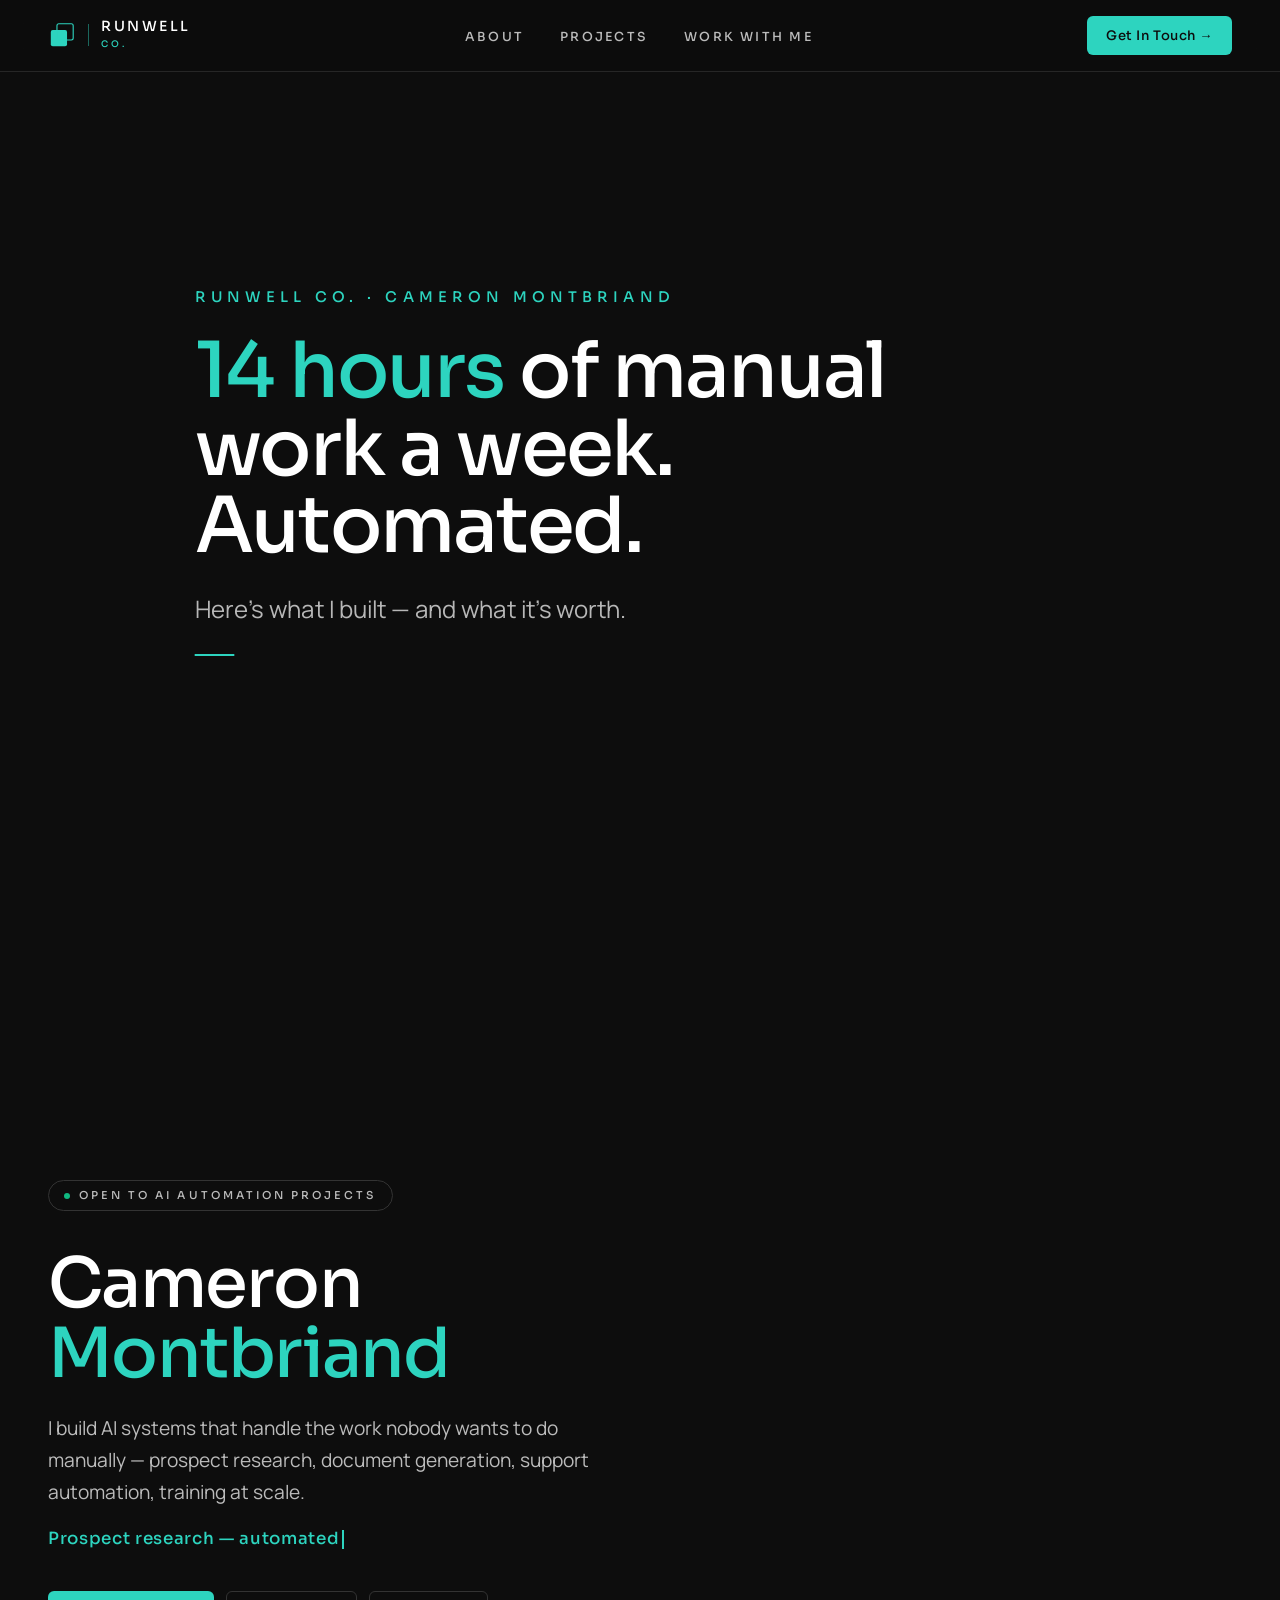
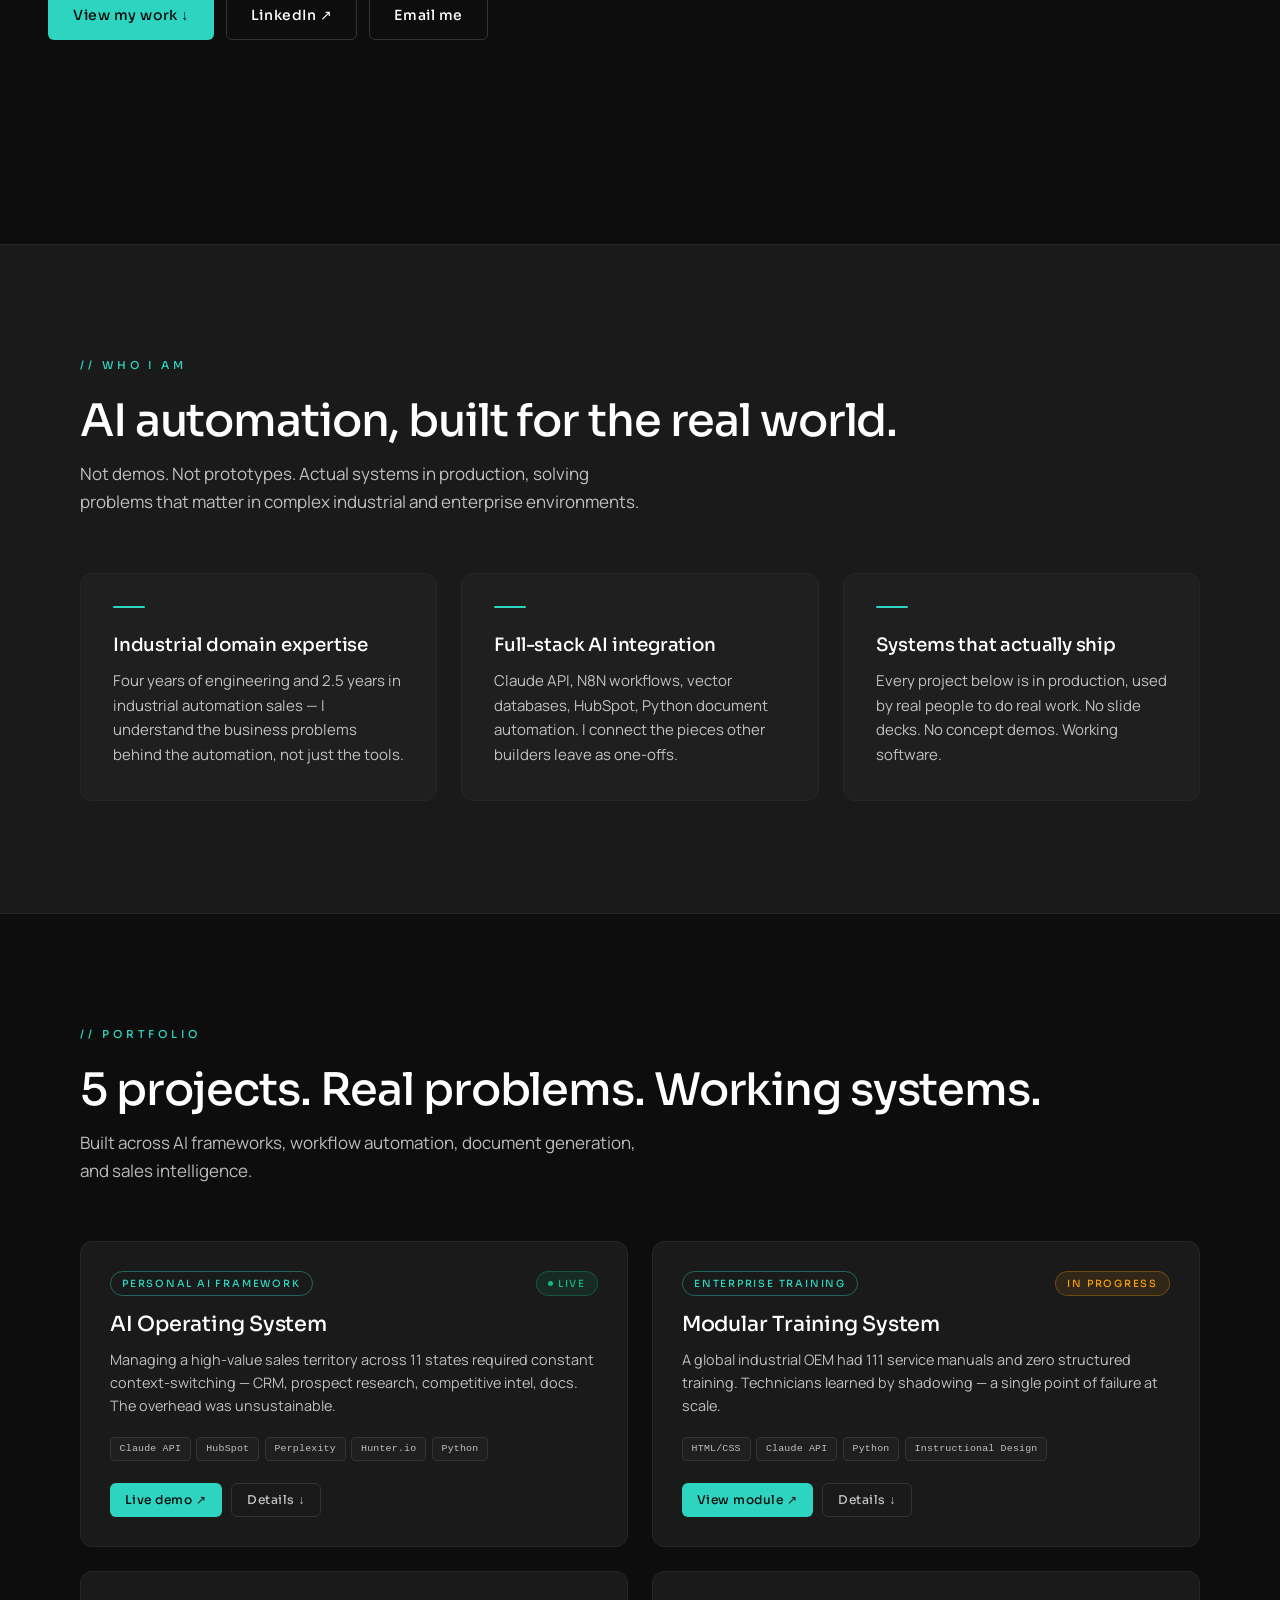
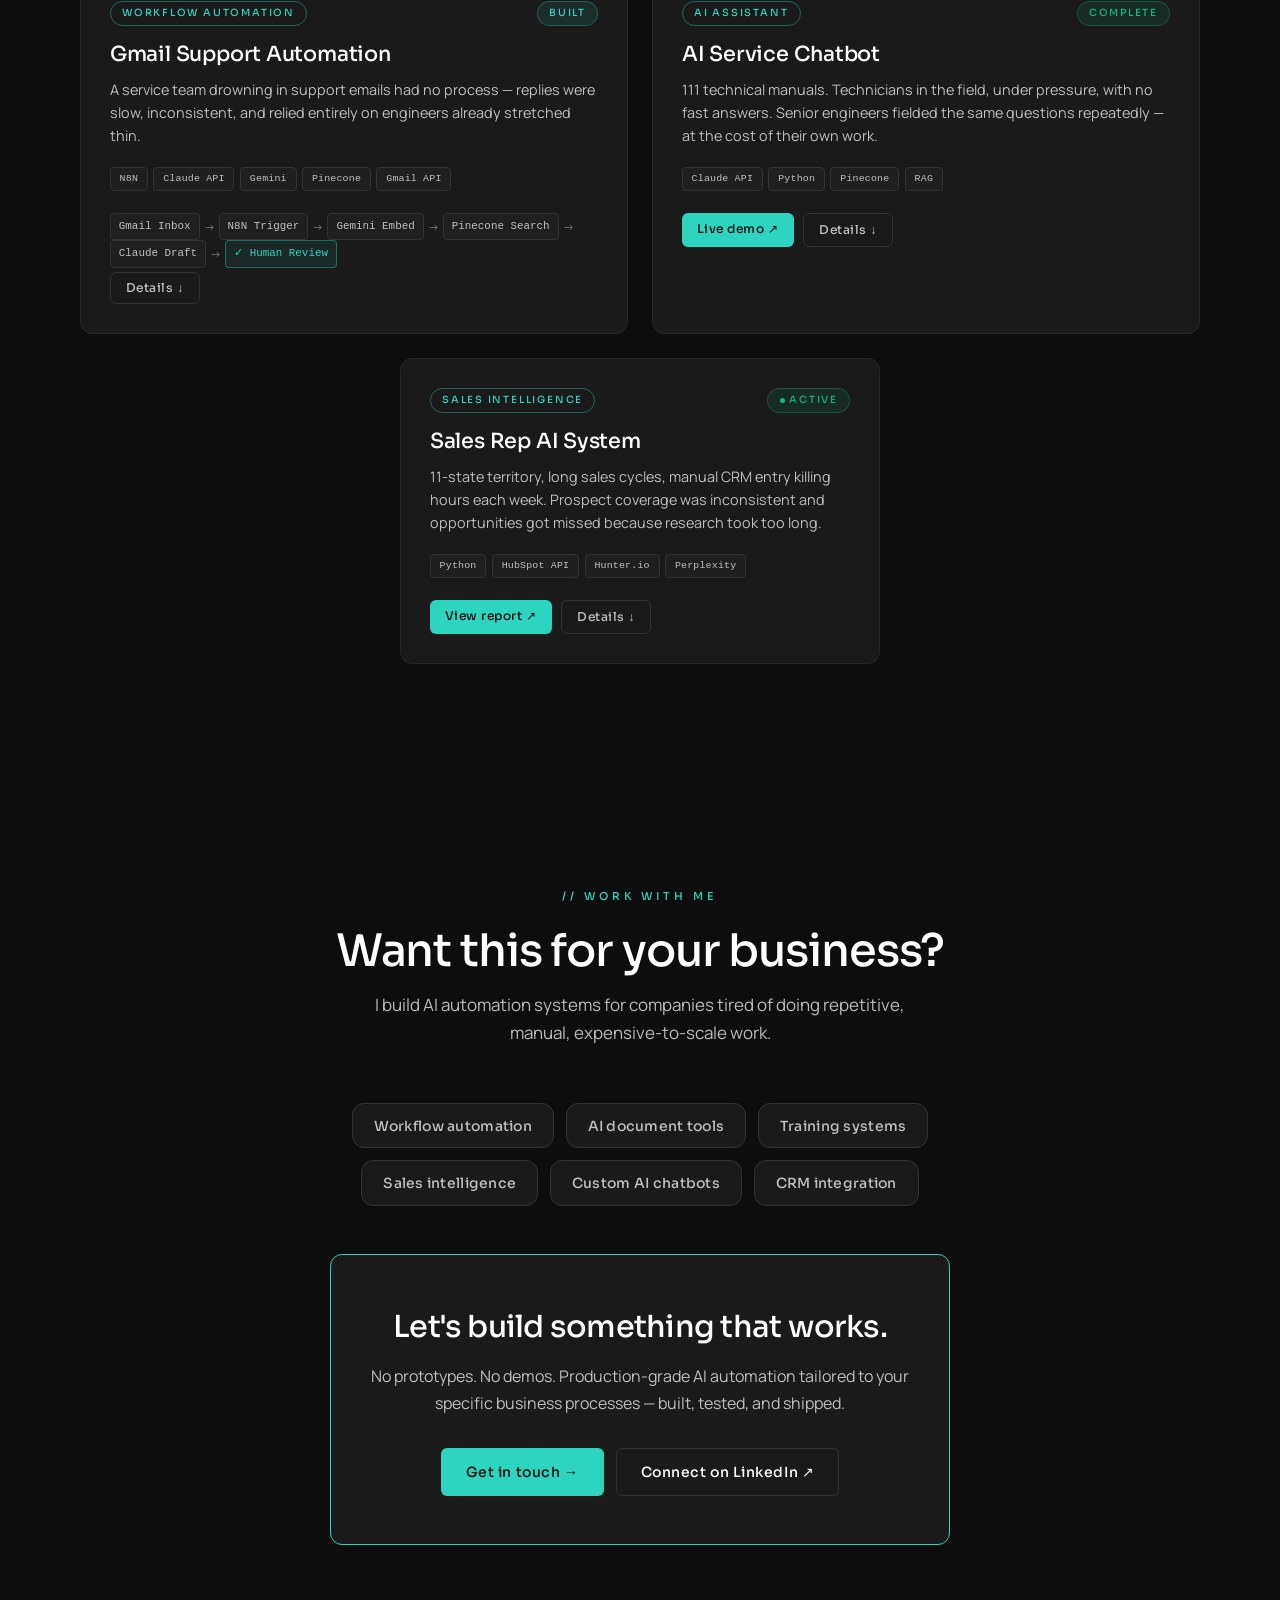
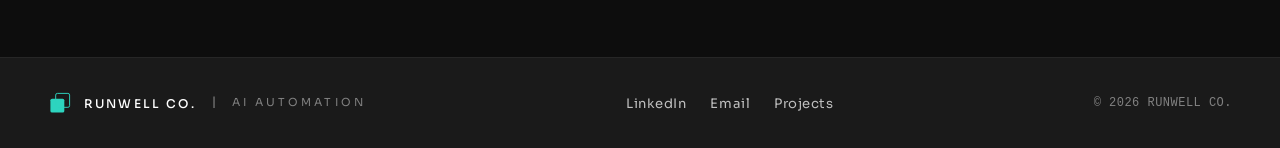
==== commit b3c87a35: "Fix logo mark rendering across all pages Replace SVG symbol+mask pattern (broken in most browsers) w" ====
--- a/index.html
+++ b/index.html
@@ -880,25 +880,10 @@
       .result-item:last-child { border-bottom: none; }
     }
 
-    /* ── REUSABLE MARK SVG ── */
-    .rw-mark-defs { position: absolute; width: 0; height: 0; }
   </style>
 </head>
 <body>
 
-<!-- Shared mark — referenced via <use> -->
-<svg class="rw-mark-defs" aria-hidden="true">
-  <defs>
-    <mask id="rw-mark-mask" maskUnits="userSpaceOnUse">
-      <rect x="10" y="30" width="60" height="60" rx="6" fill="#fff"/>
-      <rect x="30" y="10" width="60" height="60" rx="6" fill="#000"/>
-    </mask>
-    <symbol id="rw-mark" viewBox="0 0 100 100">
-      <rect x="10" y="30" width="60" height="60" rx="6" fill="#2DD4BF" mask="url(#rw-mark-mask)"/>
-      <rect x="30" y="10" width="60" height="60" rx="6" fill="none" stroke="#2DD4BF" stroke-width="3"/>
-    </symbol>
-  </defs>
-</svg>
 
 <!-- ── VIDEO INTRO ── -->
 <section class="video-section" id="video-section">
@@ -921,7 +906,7 @@
 <!-- ── NAVIGATION ── -->
 <nav>
   <a href="#hero" class="nav-logo" aria-label="Runwell Co.">
-    <svg><use href="#rw-mark"/></svg>
+    <svg viewBox="0 0 100 100" fill="none" aria-hidden="true"><rect x="10" y="32" width="58" height="58" rx="7" fill="#2DD4BF"/><rect x="32" y="10" width="58" height="58" rx="7" fill="none" stroke="#2DD4BF" stroke-width="4"/></svg>
     <div class="divider"></div>
     <div>
       <div class="wm">RUNWELL</div>
@@ -1288,7 +1273,7 @@
 <!-- ── FOOTER ── -->
 <footer>
   <div class="footer-brand">
-    <svg><use href="#rw-mark"/></svg>
+    <svg viewBox="0 0 100 100" fill="none" aria-hidden="true"><rect x="10" y="32" width="58" height="58" rx="7" fill="#2DD4BF"/><rect x="32" y="10" width="58" height="58" rx="7" fill="none" stroke="#2DD4BF" stroke-width="4"/></svg>
     <span class="wm">RUNWELL CO.</span>
     <span class="pipe">|</span>
     <span class="tag">AI AUTOMATION</span>
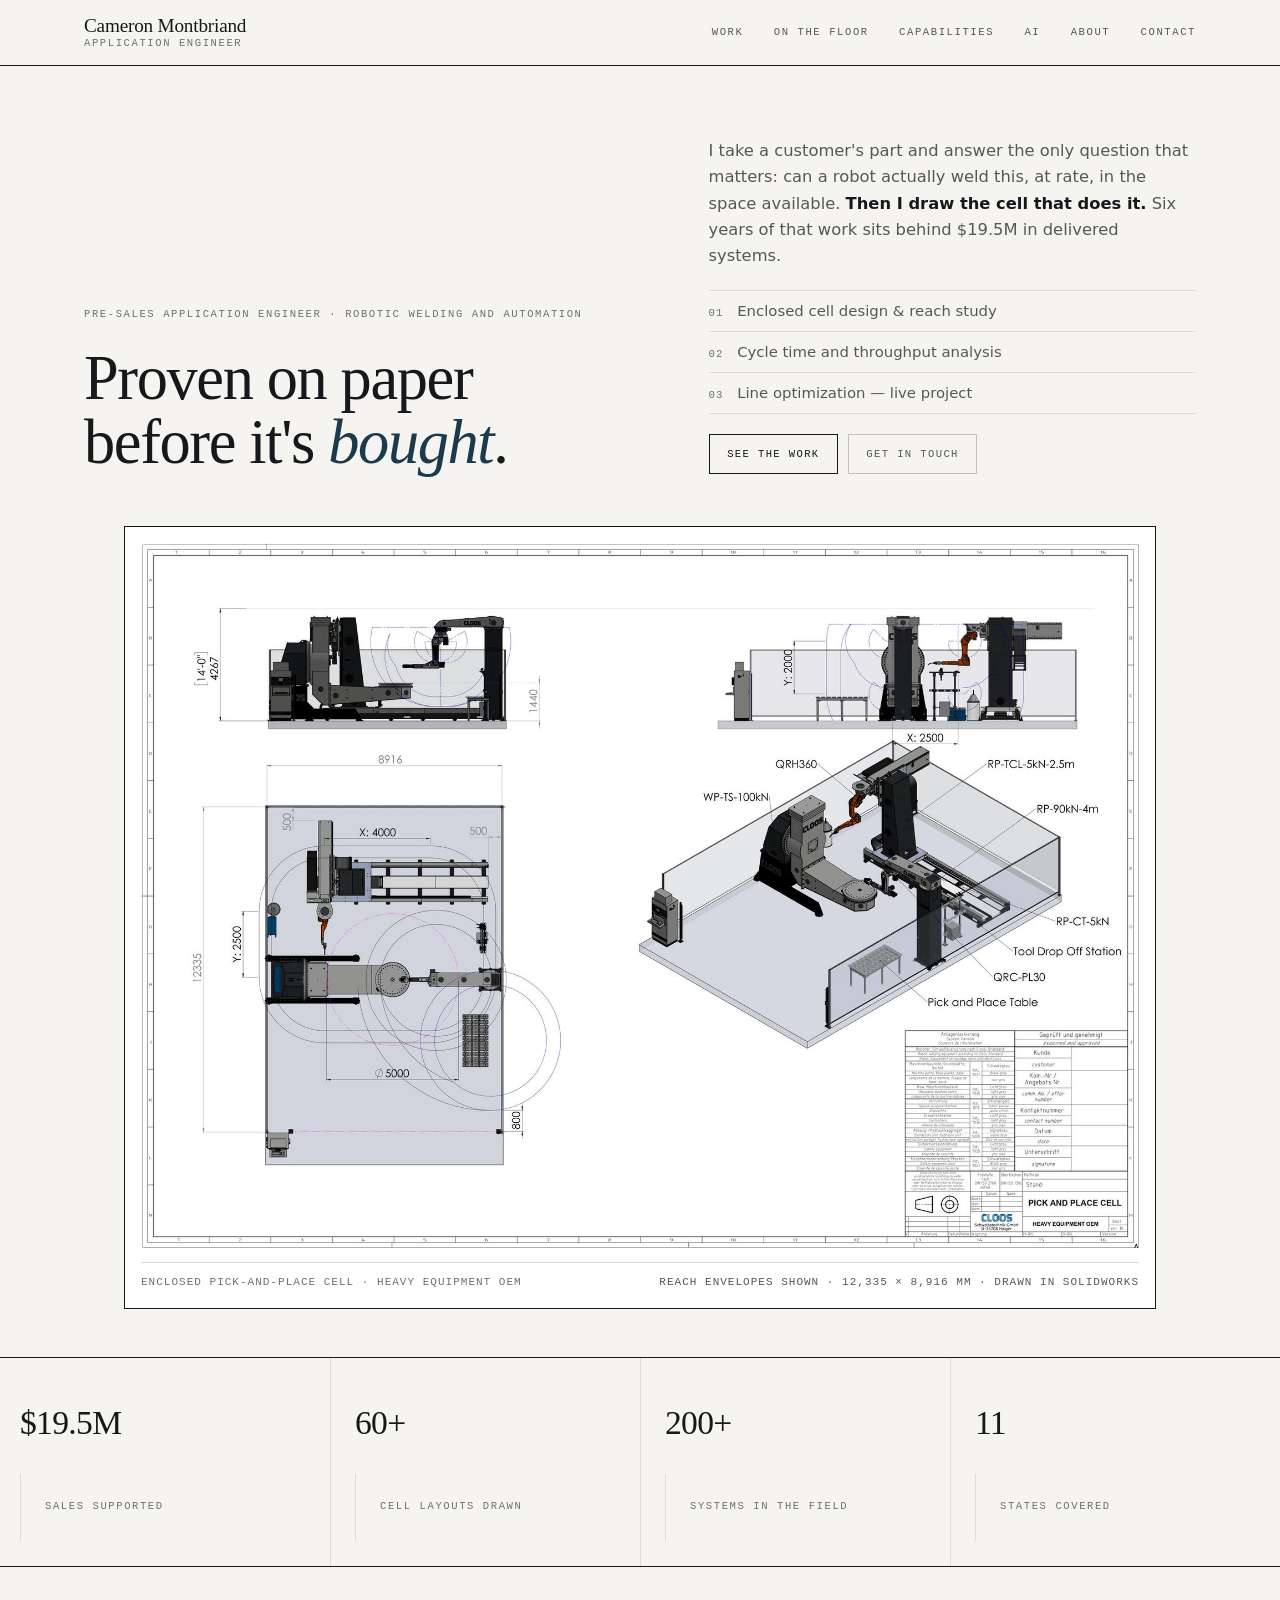
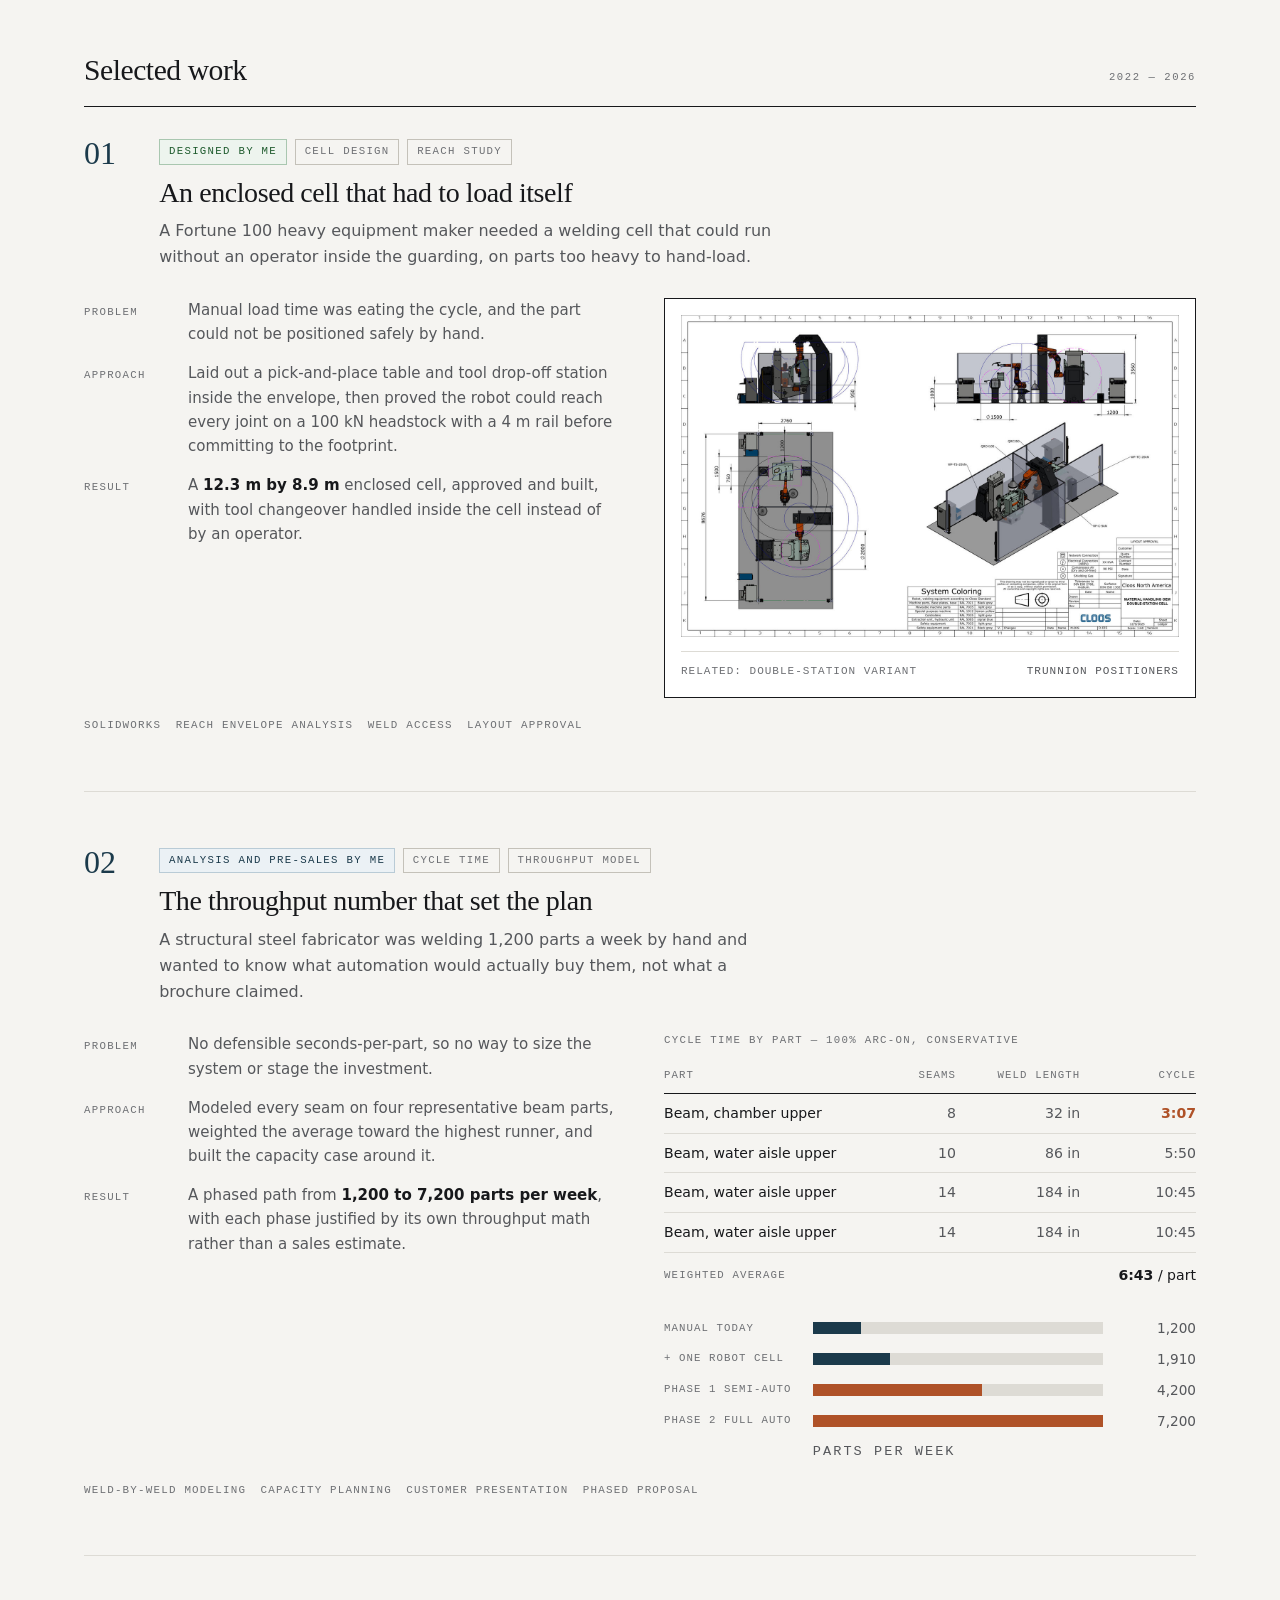
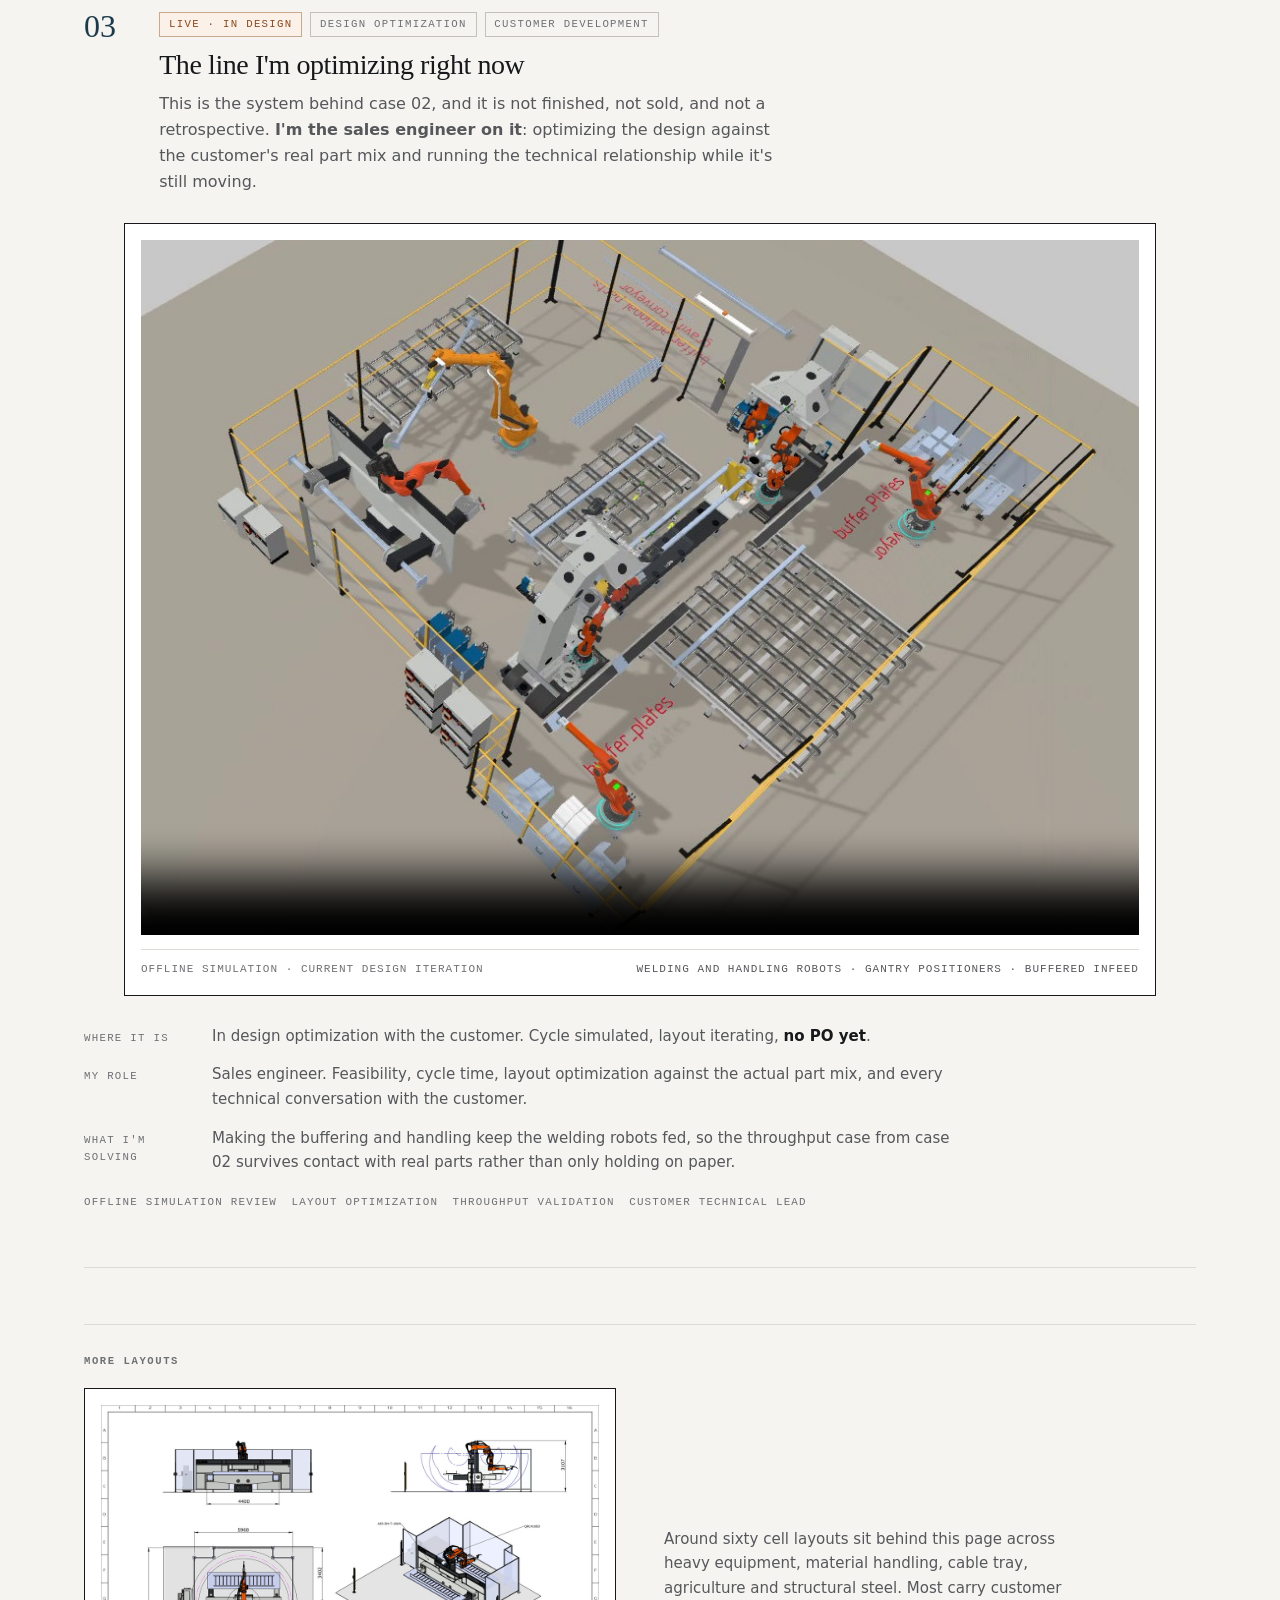
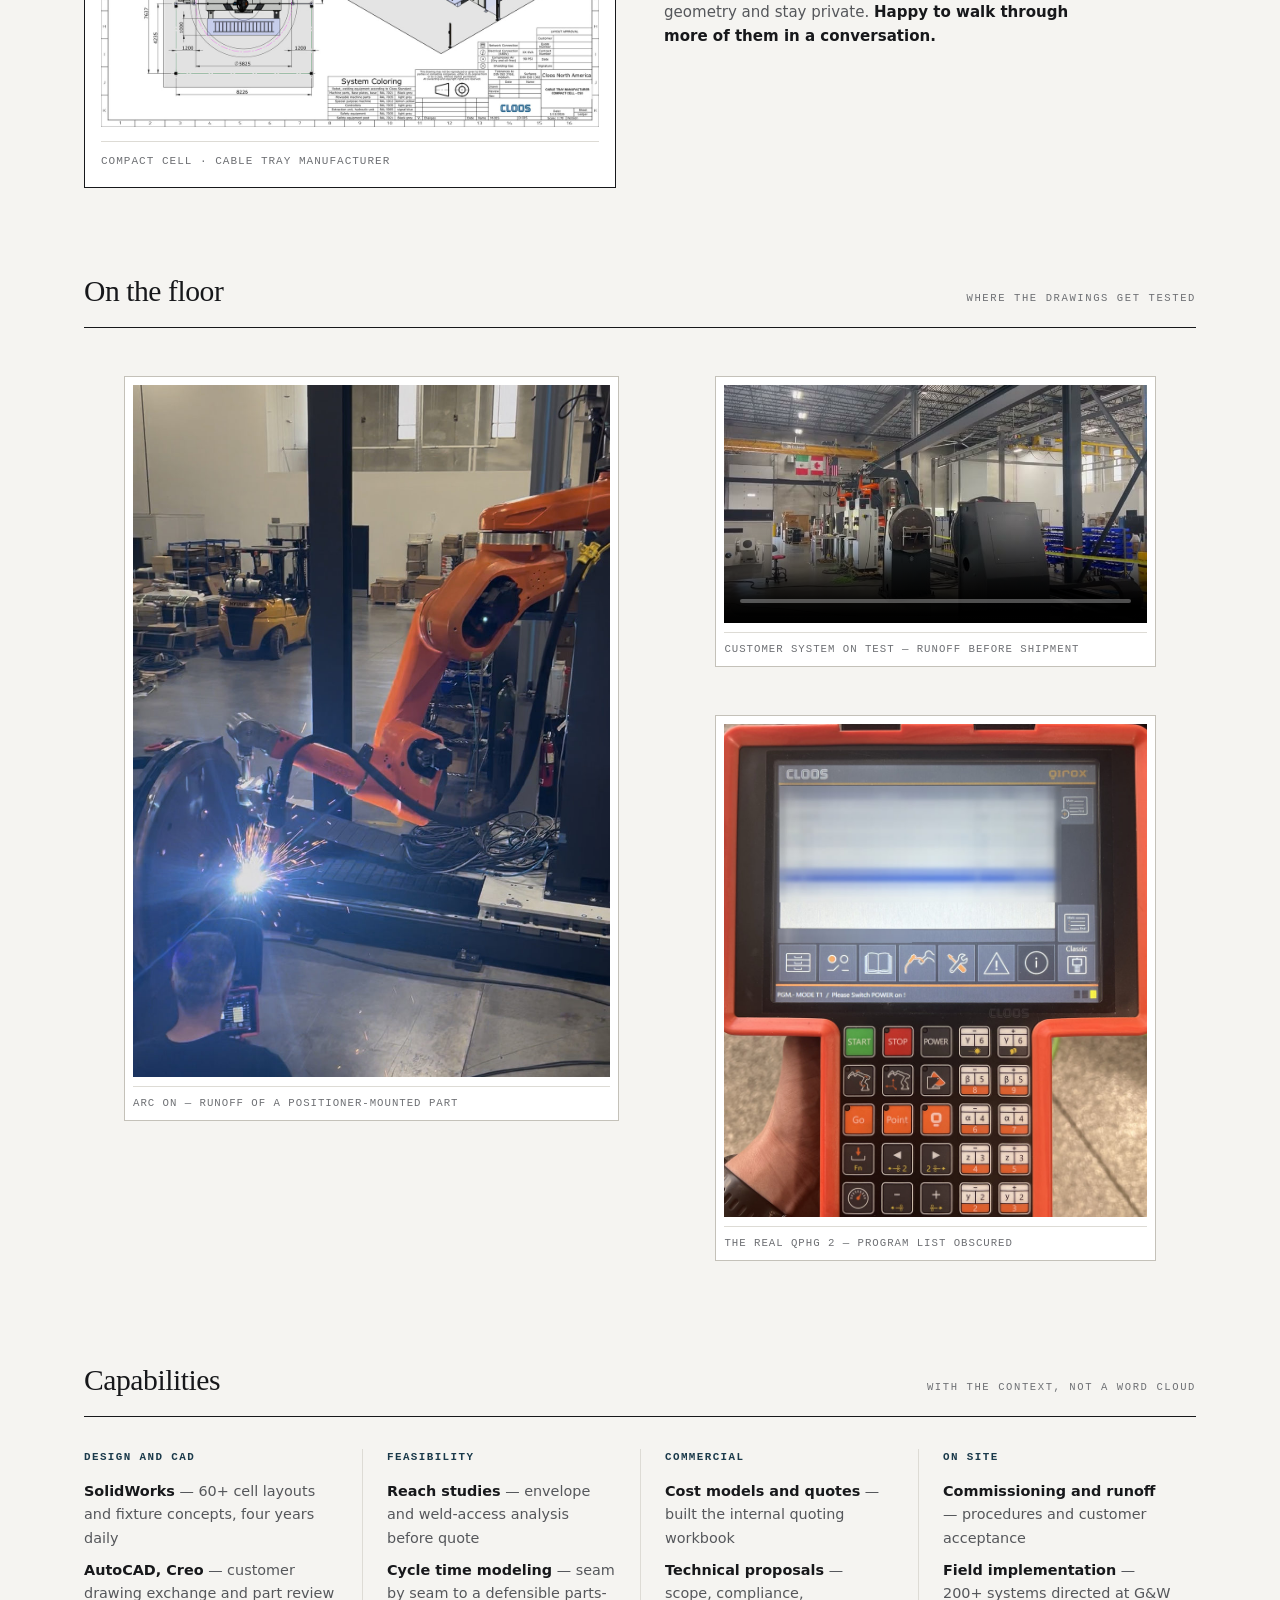
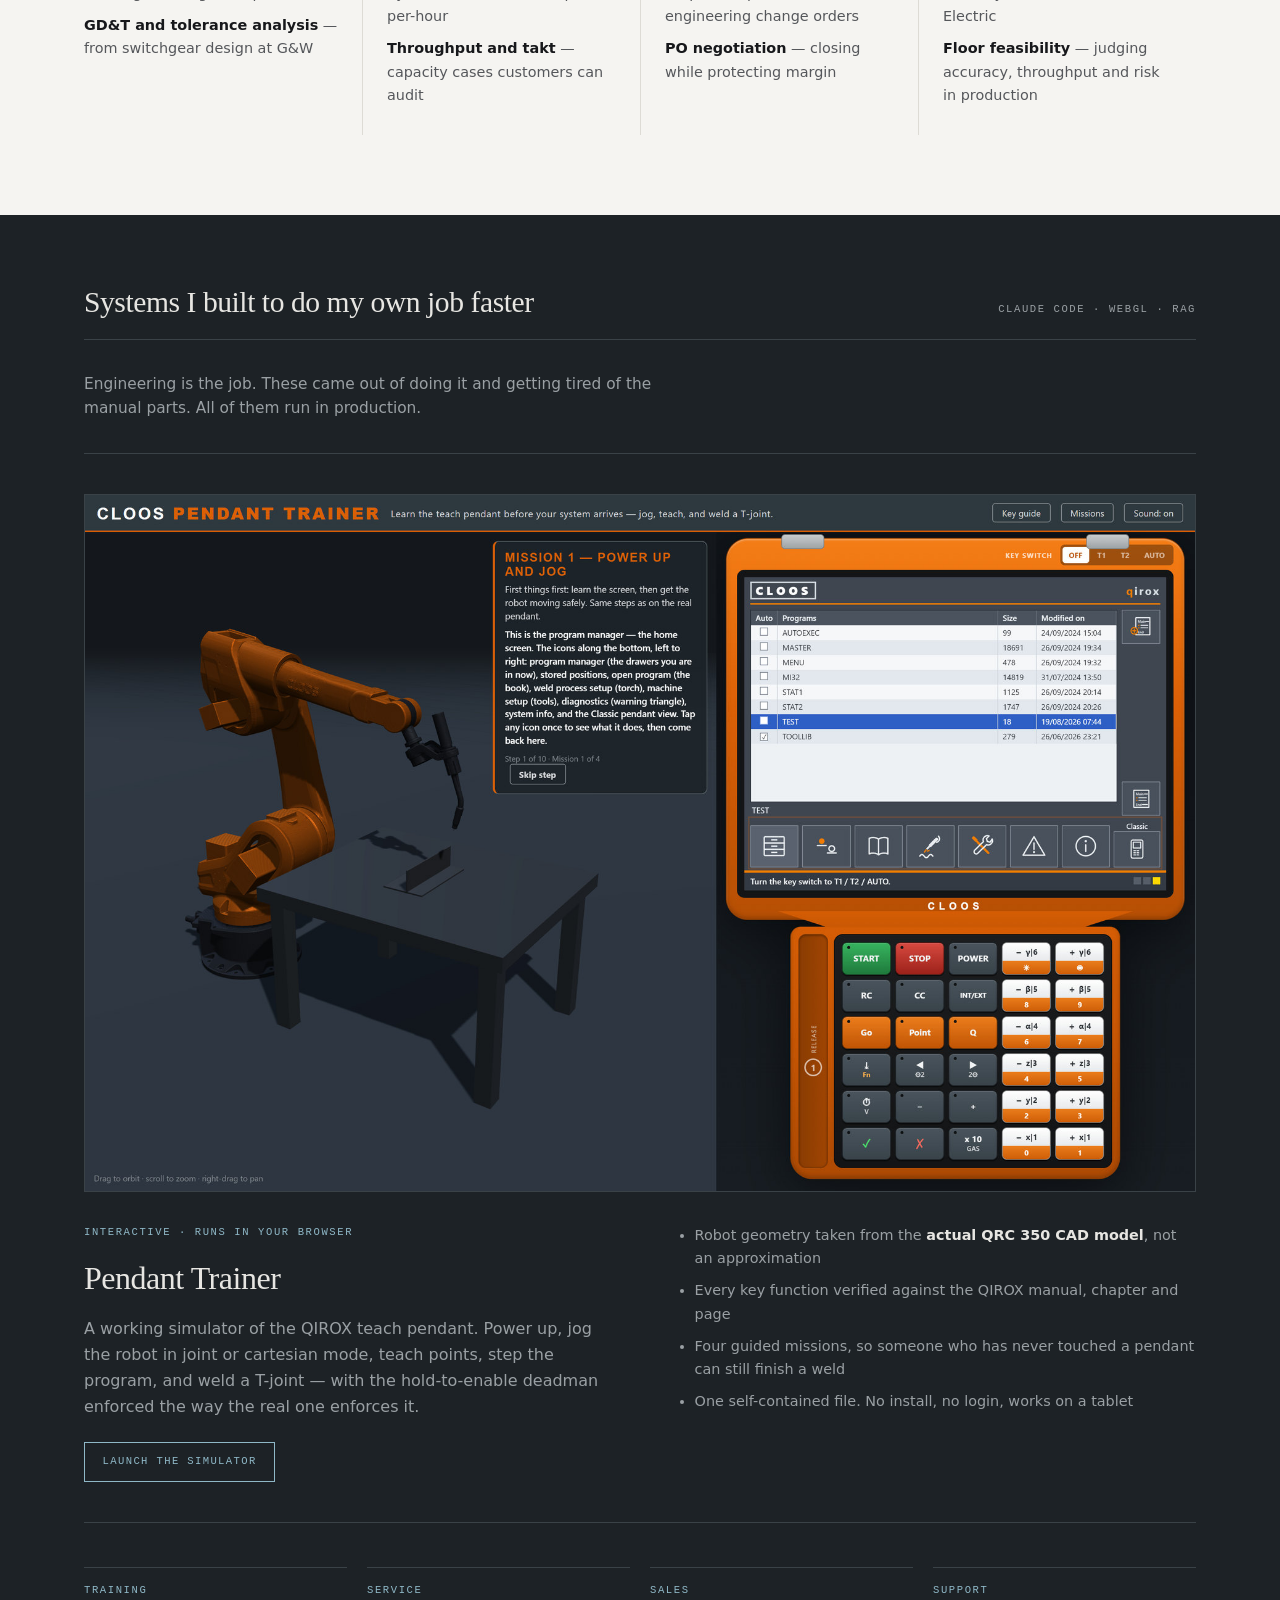
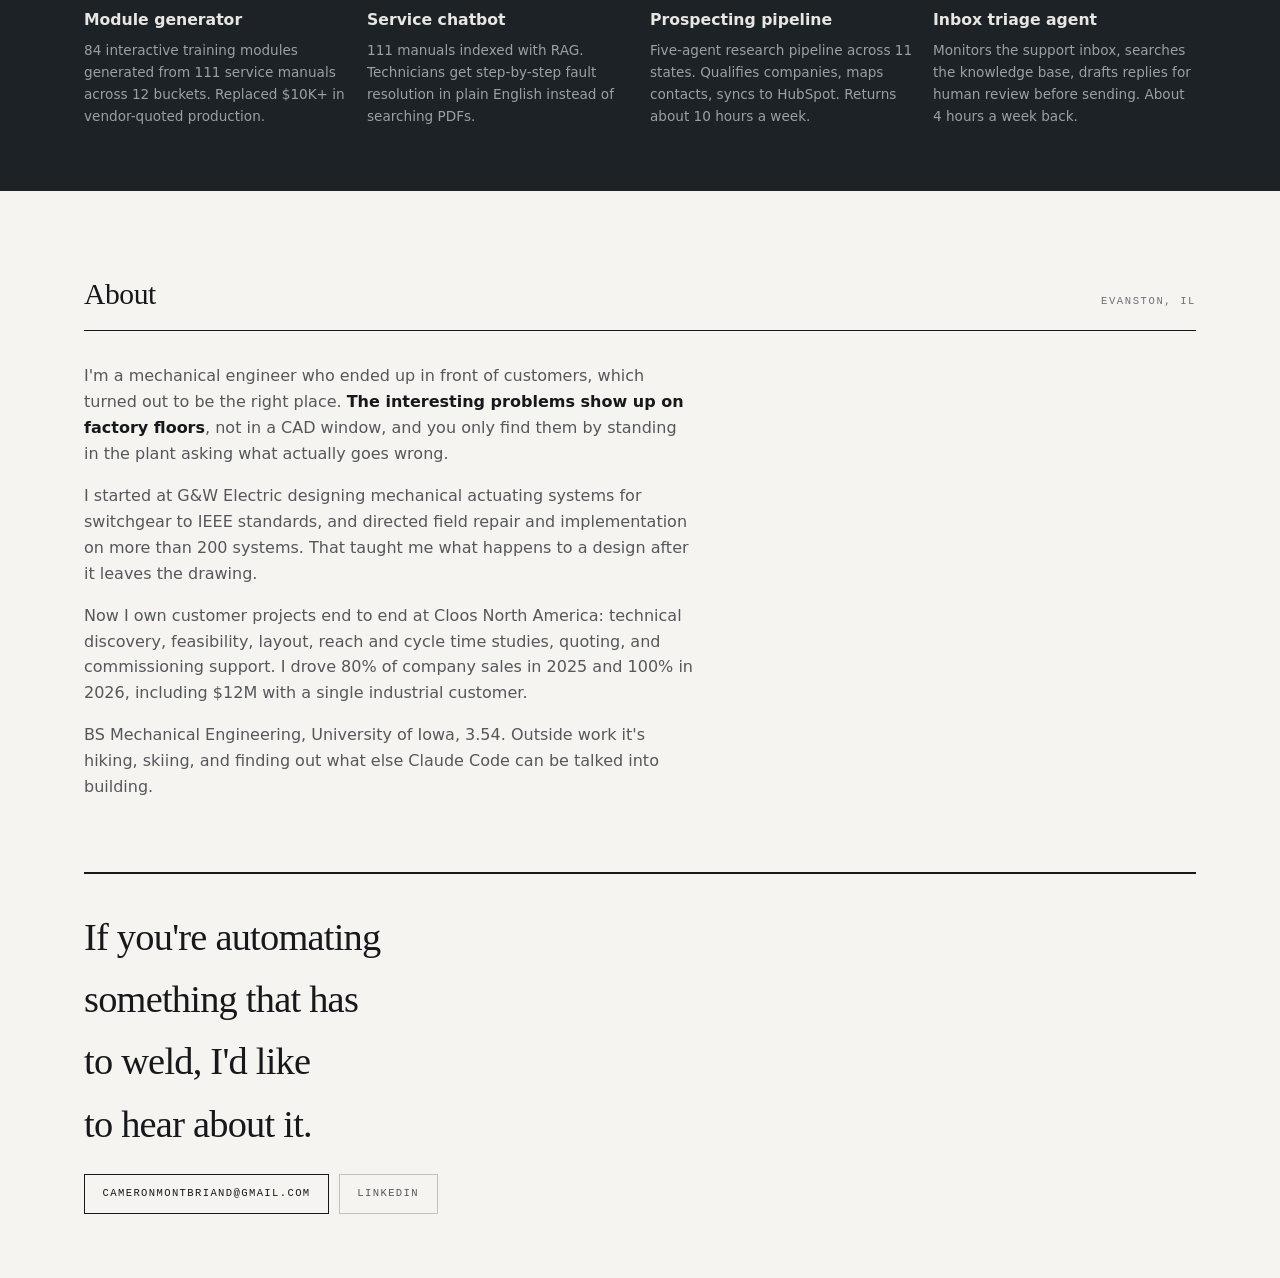
==== commit 98d2024d: "Replace Runwell site with personal application-engineering portfolio Rebuilds the site around Cam's " ====
--- a/index.html
+++ b/index.html
@@ -1,1388 +1,577 @@
 <!DOCTYPE html>
 <html lang="en">
 <head>
-  <meta charset="UTF-8">
-  <meta name="viewport" content="width=device-width, initial-scale=1.0">
-  <title>Runwell Co. — Cameron Montbriand | AI Automation</title>
-  <link rel="icon" href="favicon.svg" type="image/svg+xml">
-  <link rel="preconnect" href="https://fonts.googleapis.com">
-  <link rel="preconnect" href="https://fonts.gstatic.com" crossorigin>
-  <link href="https://fonts.googleapis.com/css2?family=Sora:wght@300;400;500;600;700&family=Manrope:wght@300;400;500;600;700&display=swap" rel="stylesheet">
-  <style>
-    *, *::before, *::after { box-sizing: border-box; margin: 0; padding: 0; }
-
-    :root {
-      /* Runwell Co. tokens — see colors_and_type.css for source of truth */
-      --bg:           #0D0D0D;
-      --surface:      #1A1A1A;
-      --surface-2:    #1F1F1F;
-      --surface-3:    #262626;
-      --border:       #262626;
-      --border-2:     #333333;
-      --accent:       #2DD4BF;        /* brand teal — on dark */
-      --accent-soft:  #5EEAD4;
-      --accent-deep:  #0D9488;
-      --accent-glow:  rgba(45, 212, 191, 0.18);
-      --green:        #10B981;
-      --amber:        #F59E0B;
-      --text:         #FFFFFF;
-      --text-2:       rgba(255, 255, 255, 0.72);
-      --text-3:       rgba(255, 255, 255, 0.45);
-      --r:            12px;
-      --r-sm:         6px;
-      --ease:         cubic-bezier(0.22, 1, 0.36, 1);
-      --t:            0.22s;
-    }
-
-    html { scroll-behavior: smooth; }
-
-    body {
-      font-family: 'Manrope', system-ui, -apple-system, 'Segoe UI', sans-serif;
-      background: var(--bg);
-      color: var(--text);
-      overflow-x: hidden;
-      line-height: 1.6;
-      -webkit-font-smoothing: antialiased;
-      text-rendering: optimizeLegibility;
-    }
-
-    /* ── VIDEO INTRO ── */
-    .video-section {
-      position: relative;
-      width: 100%;
-      background: var(--bg);
-      overflow: hidden;
-    }
-
-    .video-wrapper {
-      position: relative;
-      width: 100%;
-    }
-
-    .video-frame {
-      position: absolute;
-      top: 0; left: 0;
-      width: 1920px;
-      height: 1080px;
-      border: none;
-      transform-origin: top left;
-    }
-
-    .video-skip-early {
-      position: absolute;
-      top: 4.5rem; right: 1.5rem;
-      z-index: 20;
-      background: rgba(13, 13, 13, 0.7);
-      border: 1px solid var(--border);
-      color: var(--text-2);
-      padding: 0.45rem 1rem;
-      border-radius: var(--r-sm);
-      font-family: 'Sora', sans-serif;
-      font-size: 0.78rem;
-      font-weight: 500;
-      letter-spacing: 0.08em;
-      text-decoration: none;
-      opacity: 0;
-      transition: opacity 0.5s ease, color var(--t), border-color var(--t);
-      pointer-events: none;
-      backdrop-filter: blur(8px);
-    }
-
-    .video-skip-early.show { opacity: 1; pointer-events: auto; }
-    .video-skip-early:hover { color: var(--accent); border-color: var(--accent); }
-
-    .video-controls {
-      position: absolute;
-      bottom: 1.5rem;
-      left: 50%;
-      transform: translateX(-50%);
-      display: flex;
-      gap: 0.75rem;
-      z-index: 20;
-      opacity: 0;
-      transition: opacity 0.6s ease;
-      pointer-events: none;
-    }
-
-    .video-controls.show { opacity: 1; pointer-events: auto; }
-
-    .btn-replay {
-      background: rgba(13, 13, 13, 0.75);
-      border: 1px solid var(--border-2);
-      color: var(--text-2);
-      padding: 0.6rem 1.4rem;
-      border-radius: var(--r-sm);
-      font-family: 'Sora', sans-serif;
-      font-size: 0.84rem;
-      font-weight: 500;
-      letter-spacing: 0.04em;
-      cursor: pointer;
-      backdrop-filter: blur(10px);
-      transition: all var(--t) var(--ease);
-    }
-
-    .btn-replay:hover {
-      border-color: var(--accent);
-      color: var(--accent);
-    }
-
-    .btn-view-portfolio {
-      background: var(--accent);
-      color: var(--bg);
-      padding: 0.6rem 1.6rem;
-      border-radius: var(--r-sm);
-      text-decoration: none;
-      font-family: 'Sora', sans-serif;
-      font-size: 0.84rem;
-      font-weight: 500;
-      letter-spacing: 0.04em;
-      transition: all var(--t) var(--ease);
-    }
-
-    .btn-view-portfolio:hover {
-      background: var(--accent-soft);
-      transform: translateY(-1px);
-    }
-
-    /* ── NAV ── */
-    nav {
-      position: fixed;
-      top: 0; left: 0; right: 0;
-      z-index: 200;
-      display: flex;
-      align-items: center;
-      justify-content: space-between;
-      padding: 1rem 3rem;
-      background: rgba(13, 13, 13, 0.85);
-      backdrop-filter: blur(14px);
-      -webkit-backdrop-filter: blur(14px);
-      border-bottom: 1px solid var(--border);
-    }
-
-    .nav-logo {
-      display: flex;
-      align-items: center;
-      gap: 12px;
-      text-decoration: none;
-    }
-    .nav-logo svg { width: 28px; height: 28px; flex-shrink: 0; }
-    .nav-logo .divider { width: 1px; height: 22px; background: var(--accent); opacity: 0.45; }
-    .nav-logo .wm {
-      font-family: 'Sora', sans-serif;
-      font-weight: 500; font-size: 14px;
-      letter-spacing: 0.18em;
-      color: var(--text);
-      line-height: 1;
-    }
-    .nav-logo .co {
-      font-family: 'Sora', sans-serif;
-      font-weight: 500; font-size: 9px;
-      letter-spacing: 0.36em;
-      color: var(--accent);
-      margin-top: 4px;
-    }
-
-    .nav-links {
-      display: flex;
-      gap: 2.25rem;
-      list-style: none;
-    }
-
-    .nav-links a {
-      color: var(--text-2);
-      text-decoration: none;
-      font-family: 'Sora', sans-serif;
-      font-size: 0.78rem;
-      font-weight: 500;
-      letter-spacing: 0.18em;
-      text-transform: uppercase;
-      transition: color var(--t) var(--ease);
-    }
-
-    .nav-links a:hover { color: var(--accent); }
-
-    .nav-cta {
-      background: var(--accent);
-      color: var(--bg);
-      padding: 0.55rem 1.2rem;
-      border-radius: var(--r-sm);
-      text-decoration: none;
-      font-family: 'Sora', sans-serif;
-      font-size: 0.82rem;
-      font-weight: 500;
-      letter-spacing: 0.04em;
-      transition: all var(--t) var(--ease);
-    }
-
-    .nav-cta:hover {
-      background: var(--accent-soft);
-      transform: translateY(-1px);
-    }
-
-    /* ── HERO ── */
-    #hero {
-      position: relative;
-      min-height: 100vh;
-      display: flex;
-      align-items: center;
-      padding: 9rem 3rem 7rem;
-      overflow: hidden;
-      z-index: 1;
-    }
-
-    .hero-content {
-      position: relative;
-      z-index: 2;
-      max-width: 880px;
-    }
-
-    .hero-pill {
-      display: inline-flex;
-      align-items: center;
-      gap: 0.55rem;
-      background: transparent;
-      border: 1px solid var(--border-2);
-      border-radius: 100px;
-      padding: 0.35rem 0.95rem;
-      margin-bottom: 2.4rem;
-      font-family: 'Sora', sans-serif;
-      font-size: 0.68rem;
-      font-weight: 500;
-      letter-spacing: 0.28em;
-      text-transform: uppercase;
-      color: var(--text-2);
-    }
-
-    .live-dot {
-      width: 6px; height: 6px;
-      background: var(--green);
-      border-radius: 50%;
-      animation: livePulse 2.2s ease-in-out infinite;
-    }
-
-    @keyframes livePulse {
-      0%, 100% { opacity: 1; box-shadow: 0 0 0 0 rgba(16, 185, 129, 0.4); }
-      50%       { opacity: 0.7; box-shadow: 0 0 0 4px rgba(16, 185, 129, 0); }
-    }
-
-    h1 {
-      font-family: 'Sora', sans-serif;
-      font-weight: 500;
-      font-size: clamp(2.4rem, 5.4vw, 4.6rem);
-      line-height: 1.0;
-      letter-spacing: -0.025em;
-      color: var(--text);
-      margin-bottom: 1.6rem;
-    }
-
-    h1 span.accent {
-      display: block;
-      color: var(--accent);
-    }
-
-    .hero-sub {
-      font-family: 'Manrope', sans-serif;
-      font-size: clamp(1rem, 1.5vw, 1.2rem);
-      color: var(--text-2);
-      max-width: 580px;
-      margin-bottom: 1.1rem;
-      line-height: 1.65;
-    }
-
-    .typewriter-line {
-      font-family: 'Sora', sans-serif;
-      font-size: clamp(0.9rem, 1.5vw, 1.05rem);
-      color: var(--accent);
-      font-weight: 500;
-      letter-spacing: 0.04em;
-      min-height: 1.5em;
-      margin-bottom: 2.4rem;
-    }
-
-    .cursor {
-      display: inline-block;
-      width: 2px; height: 1.1em;
-      background: var(--accent);
-      vertical-align: text-bottom;
-      margin-left: 2px;
-      animation: cursorBlink 1.1s step-end infinite;
-    }
-
-    @keyframes cursorBlink {
-      0%, 100% { opacity: 1; }
-      50%       { opacity: 0; }
-    }
-
-    .hero-ctas { display: flex; gap: 0.75rem; flex-wrap: wrap; }
-
-    .btn {
-      display: inline-flex;
-      align-items: center;
-      gap: 0.45rem;
-      padding: 0.75rem 1.5rem;
-      border-radius: var(--r-sm);
-      font-family: 'Sora', sans-serif;
-      font-size: 0.875rem;
-      font-weight: 500;
-      letter-spacing: 0.04em;
-      text-decoration: none;
-      transition: all var(--t) var(--ease);
-      border: 1.5px solid transparent;
-      cursor: pointer;
-    }
-
-    .btn-primary {
-      background: var(--accent);
-      color: var(--bg);
-    }
-
-    .btn-primary:hover {
-      background: var(--accent-soft);
-      transform: translateY(-1px);
-    }
-
-    .btn-ghost {
-      background: transparent;
-      color: var(--text);
-      border-color: var(--border-2);
-    }
-
-    .btn-ghost:hover {
-      border-color: var(--accent);
-      color: var(--accent);
-    }
-
-    /* ── SECTIONS ── */
-    section { position: relative; z-index: 1; padding: 7rem 3rem; }
-
-    .section-tag {
-      font-family: 'Sora', sans-serif;
-      font-size: 0.68rem;
-      font-weight: 500;
-      text-transform: uppercase;
-      letter-spacing: 0.36em;
-      color: var(--accent);
-      margin-bottom: 1.4rem;
-    }
-
-    .section-h {
-      font-family: 'Sora', sans-serif;
-      font-weight: 500;
-      font-size: clamp(1.9rem, 3.5vw, 2.9rem);
-      letter-spacing: -0.025em;
-      line-height: 1.1;
-      margin-bottom: 0.9rem;
-    }
-
-    .section-sub {
-      font-family: 'Manrope', sans-serif;
-      color: var(--text-2);
-      font-size: 1.0625rem;
-      max-width: 560px;
-      margin-bottom: 3.5rem;
-      line-height: 1.65;
-    }
-
-    .container { max-width: 1120px; margin: 0 auto; }
-
-    /* ── ABOUT ── */
-    #about {
-      background: var(--surface);
-      border-top: 1px solid var(--border);
-      border-bottom: 1px solid var(--border);
-    }
-
-    .pillars {
-      display: grid;
-      grid-template-columns: repeat(auto-fit, minmax(280px, 1fr));
-      gap: 1.5rem;
-    }
-
-    .pillar {
-      background: var(--surface-2);
-      border: 1px solid var(--border);
-      border-radius: var(--r);
-      padding: 2rem;
-      transition: border-color var(--t) var(--ease), transform var(--t) var(--ease);
-    }
-
-    .pillar:hover {
-      border-color: var(--accent);
-      transform: translateY(-3px);
-    }
-
-    .pillar-accent {
-      width: 2rem;
-      height: 2px;
-      background: var(--accent);
-      border-radius: 2px;
-      margin-bottom: 1.4rem;
-      display: block;
-    }
-
-    .pillar-title {
-      font-family: 'Sora', sans-serif;
-      font-weight: 500;
-      font-size: 1.15rem;
-      letter-spacing: -0.01em;
-      margin-bottom: 0.6rem;
-    }
-
-    .pillar-body {
-      font-family: 'Manrope', sans-serif;
-      font-size: 0.9375rem;
-      color: var(--text-2);
-      line-height: 1.65;
-    }
-
-    /* ── PROJECTS ── */
-    .projects-grid {
-      display: grid;
-      grid-template-columns: repeat(2, 1fr);
-      gap: 1.5rem;
-    }
-
-    .project-card:nth-child(5) {
-      grid-column: 1 / -1;
-      max-width: 480px;
-      justify-self: center;
-      width: 100%;
-    }
-
-    .project-card {
-      background: var(--surface);
-      border: 1px solid var(--border);
-      border-radius: var(--r);
-      padding: 1.8rem;
-      transition: all var(--t) var(--ease);
-      position: relative;
-      overflow: hidden;
-    }
-
-    .project-card::after {
-      content: '';
-      position: absolute;
-      top: 0; left: 0; right: 0;
-      height: 2px;
-      background: var(--accent);
-      transform: scaleX(0);
-      transform-origin: left;
-      transition: transform var(--t) var(--ease);
-    }
-
-    .project-card:hover {
-      border-color: var(--accent);
-      transform: translateY(-3px);
-    }
-
-    .project-card:hover::after { transform: scaleX(1); }
-
-    .card-top {
-      display: flex;
-      justify-content: space-between;
-      align-items: flex-start;
-      gap: 0.5rem;
-      margin-bottom: 1rem;
-    }
-
-    .badge {
-      display: inline-flex;
-      align-items: center;
-      gap: 0.3rem;
-      padding: 0.22rem 0.7rem;
-      border-radius: 100px;
-      font-family: 'Sora', sans-serif;
-      font-size: 0.62rem;
-      font-weight: 500;
-      letter-spacing: 0.18em;
-      text-transform: uppercase;
-      white-space: nowrap;
-    }
-
-    .badge-cat {
-      background: transparent;
-      color: var(--accent);
-      border: 1px solid rgba(45, 212, 191, 0.4);
-    }
-
-    .badge-live {
-      background: rgba(16, 185, 129, 0.1);
-      color: var(--green);
-      border: 1px solid rgba(16, 185, 129, 0.3);
-    }
-
-    .badge-live::before {
-      content: '';
-      width: 5px; height: 5px;
-      background: var(--green);
-      border-radius: 50%;
-      animation: livePulse 2s infinite;
-    }
-
-    .badge-progress {
-      background: rgba(245, 158, 11, 0.1);
-      color: var(--amber);
-      border: 1px solid rgba(245, 158, 11, 0.3);
-    }
-
-    .badge-built {
-      background: rgba(45, 212, 191, 0.1);
-      color: var(--accent);
-      border: 1px solid rgba(45, 212, 191, 0.3);
-    }
-
-    .badge-complete {
-      background: rgba(16, 185, 129, 0.1);
-      color: var(--green);
-      border: 1px solid rgba(16, 185, 129, 0.3);
-    }
-
-    .card-title {
-      font-family: 'Sora', sans-serif;
-      font-weight: 500;
-      font-size: 1.3rem;
-      line-height: 1.2;
-      letter-spacing: -0.01em;
-      margin-bottom: 0.7rem;
-    }
-
-    .card-problem {
-      font-family: 'Manrope', sans-serif;
-      font-size: 0.9rem;
-      color: var(--text-2);
-      line-height: 1.6;
-      margin-bottom: 1.25rem;
-    }
-
-    .tech-chips {
-      display: flex;
-      flex-wrap: wrap;
-      gap: 0.35rem;
-      margin-bottom: 1.4rem;
-    }
-
-    .chip {
-      background: var(--surface-2);
-      border: 1px solid var(--border-2);
-      color: var(--text-2);
-      padding: 0.18rem 0.55rem;
-      border-radius: 4px;
-      font-family: ui-monospace, SFMono-Regular, Menlo, monospace;
-      font-size: 0.62rem;
-      letter-spacing: 0.02em;
-    }
-
-    .card-actions { display: flex; gap: 0.6rem; flex-wrap: wrap; }
-
-    .btn-demo-sm {
-      display: inline-flex;
-      align-items: center;
-      gap: 0.35rem;
-      background: var(--accent);
-      color: var(--bg);
-      padding: 0.45rem 0.95rem;
-      border-radius: var(--r-sm);
-      font-family: 'Sora', sans-serif;
-      font-size: 0.76rem;
-      font-weight: 500;
-      letter-spacing: 0.04em;
-      text-decoration: none;
-      transition: all var(--t) var(--ease);
-      white-space: nowrap;
-    }
-
-    .btn-demo-sm:hover {
-      background: var(--accent-soft);
-      transform: translateY(-1px);
-    }
-
-    .pipeline-strip {
-      display: flex;
-      align-items: center;
-      flex-wrap: wrap;
-      gap: 0;
-      margin-top: 0.75rem;
-      margin-bottom: 0.25rem;
-    }
-    .pipe-step {
-      font-family: ui-monospace, SFMono-Regular, Menlo, monospace;
-      font-size: 0.68rem;
-      font-weight: 500;
-      color: var(--text-2);
-      background: var(--surface-2);
-      border: 1px solid var(--border-2);
-      border-radius: 4px;
-      padding: 0.25rem 0.5rem;
-      white-space: nowrap;
-    }
-    .pipe-step.pipe-end {
-      color: var(--accent);
-      border-color: rgba(45, 212, 191, 0.4);
-      background: rgba(45, 212, 191, 0.08);
-    }
-    .pipe-arrow {
-      font-size: 0.7rem;
-      color: var(--text-3);
-      padding: 0 4px;
-    }
-
-    .btn-expand {
-      display: inline-flex;
-      align-items: center;
-      gap: 0.35rem;
-      background: transparent;
-      color: var(--text-2);
-      padding: 0.45rem 0.95rem;
-      border-radius: var(--r-sm);
-      font-family: 'Sora', sans-serif;
-      font-size: 0.76rem;
-      font-weight: 500;
-      letter-spacing: 0.04em;
-      border: 1px solid var(--border-2);
-      cursor: pointer;
-      transition: all var(--t) var(--ease);
-    }
-
-    .btn-expand:hover, .btn-expand.open {
-      border-color: var(--accent);
-      color: var(--accent);
-    }
-
-    /* ── PROJECT DETAILS (accordion) ── */
-    .project-details-wrap {
-      max-width: 1120px;
-      margin: 0 auto;
-    }
-
-    .detail-panel {
-      display: none;
-      background: var(--surface);
-      border: 1px solid var(--accent);
-      border-radius: var(--r);
-      margin: 0.5rem 0 1rem;
-      overflow: hidden;
-      animation: panelIn 0.22s var(--ease);
-    }
-
-    .detail-panel.visible { display: block; }
-
-    @keyframes panelIn {
-      from { opacity: 0; transform: translateY(-6px); }
-      to   { opacity: 1; transform: translateY(0); }
-    }
-
-    .detail-inner { padding: 2.2rem 2.5rem; }
-
-    .detail-cols {
-      display: grid;
-      grid-template-columns: repeat(3, 1fr);
-      gap: 2rem;
-      margin-bottom: 2rem;
-    }
-
-    .detail-col h4 {
-      font-family: 'Sora', sans-serif;
-      font-size: 0.65rem;
-      font-weight: 500;
-      text-transform: uppercase;
-      letter-spacing: 0.32em;
-      color: var(--accent);
-      margin-bottom: 0.85rem;
-    }
-
-    .detail-col p {
-      font-family: 'Manrope', sans-serif;
-      color: var(--text-2);
-      font-size: 0.9rem;
-      line-height: 1.7;
-    }
-
-    .results-strip {
-      display: flex;
-      flex-wrap: wrap;
-      gap: 0;
-      background: var(--surface-2);
-      border: 1px solid var(--border);
-      border-radius: var(--r-sm);
-      overflow: hidden;
-    }
-
-    .result-item {
-      flex: 1;
-      min-width: 130px;
-      padding: 1.1rem 1.4rem;
-      border-right: 1px solid var(--border);
-    }
-
-    .result-item:last-child { border-right: none; }
-
-    .result-num {
-      font-family: 'Sora', sans-serif;
-      font-weight: 500;
-      font-size: 1.7rem;
-      color: var(--accent);
-      letter-spacing: -0.02em;
-      line-height: 1;
-      margin-bottom: 0.35rem;
-    }
-
-    .result-lbl {
-      font-family: 'Manrope', sans-serif;
-      font-size: 0.775rem;
-      color: var(--text-2);
-    }
-
-    /* ── SERVICES ── */
-    #services { text-align: center; }
-    #services .section-sub { margin-left: auto; margin-right: auto; }
-
-    .services-tags {
-      display: flex;
-      flex-wrap: wrap;
-      justify-content: center;
-      gap: 0.75rem;
-      max-width: 700px;
-      margin: 0 auto 3rem;
-    }
-
-    .svc-tag {
-      background: var(--surface);
-      border: 1px solid var(--border-2);
-      color: var(--text-2);
-      padding: 0.65rem 1.3rem;
-      border-radius: var(--r);
-      font-family: 'Sora', sans-serif;
-      font-size: 0.875rem;
-      font-weight: 500;
-      letter-spacing: 0.02em;
-      transition: all var(--t) var(--ease);
-    }
-
-    .svc-tag:hover {
-      border-color: var(--accent);
-      color: var(--accent);
-      transform: translateY(-2px);
-    }
-
-    .cta-card {
-      max-width: 620px;
-      margin: 0 auto;
-      background: var(--surface);
-      border: 1px solid var(--accent);
-      border-radius: var(--r);
-      padding: 3rem 2.5rem;
-    }
-
-    .cta-card h3 {
-      font-family: 'Sora', sans-serif;
-      font-weight: 500;
-      font-size: 1.9rem;
-      letter-spacing: -0.025em;
-      margin-bottom: 0.75rem;
-    }
-
-    .cta-card p {
-      font-family: 'Manrope', sans-serif;
-      color: var(--text-2);
-      font-size: 1rem;
-      margin-bottom: 2rem;
-      line-height: 1.65;
-    }
-
-    .cta-btns { display: flex; gap: 0.75rem; justify-content: center; flex-wrap: wrap; }
-
-    /* ── FOOTER ── */
-    footer {
-      position: relative;
-      z-index: 1;
-      background: var(--surface);
-      border-top: 1px solid var(--border);
-      padding: 2rem 3rem;
-      display: flex;
-      align-items: center;
-      justify-content: space-between;
-      flex-wrap: wrap;
-      gap: 1rem;
-    }
-
-    .footer-brand {
-      display: flex; align-items: center; gap: 12px;
-    }
-    .footer-brand svg { width: 24px; height: 24px; flex-shrink: 0; }
-    .footer-brand .wm {
-      font-family: 'Sora', sans-serif;
-      font-weight: 500; font-size: 12px;
-      letter-spacing: 0.18em;
-      color: var(--text);
-    }
-    .footer-brand .pipe { color: var(--text-3); margin: 0 4px; }
-    .footer-brand .tag {
-      font-family: 'Sora', sans-serif;
-      font-size: 11px; letter-spacing: 0.28em;
-      text-transform: uppercase; color: var(--text-3);
-    }
-
-    .footer-links {
-      display: flex;
-      gap: 1.5rem;
-    }
-
-    .footer-links a {
-      font-family: 'Sora', sans-serif;
-      color: var(--text-2);
-      text-decoration: none;
-      font-size: 0.82rem;
-      letter-spacing: 0.04em;
-      transition: color var(--t);
-    }
-
-    .footer-links a:hover { color: var(--accent); }
-
-    .footer-copy {
-      font-family: ui-monospace, SFMono-Regular, Menlo, monospace;
-      color: var(--text-3);
-      font-size: 0.75rem;
-      letter-spacing: 0.04em;
-    }
-
-    /* ── SCROLL REVEAL ── */
-    .reveal {
-      opacity: 0;
-      transform: translateY(18px);
-      transition: opacity 0.5s var(--ease), transform 0.5s var(--ease);
-    }
-
-    .reveal.vis {
-      opacity: 1;
-      transform: translateY(0);
-    }
-
-    /* ── RESPONSIVE ── */
-    @media (max-width: 900px) {
-      nav { padding: 0.9rem 1.5rem; }
-      .nav-links { display: none; }
-      section { padding: 5rem 1.5rem; }
-      #hero { padding: 8rem 1.5rem 5rem; }
-      .projects-grid { grid-template-columns: 1fr 1fr; }
-      .project-card:nth-child(5) {
-        grid-column: 1 / -1;
-        max-width: 100%;
-      }
-      .detail-cols { grid-template-columns: 1fr; }
-      footer { flex-direction: column; align-items: flex-start; }
-    }
-
-    @media (max-width: 600px) {
-      .projects-grid { grid-template-columns: 1fr; }
-      .project-card:nth-child(5) { grid-column: auto; }
-      .results-strip { flex-direction: column; }
-      .result-item { border-right: none; border-bottom: 1px solid var(--border); }
-      .result-item:last-child { border-bottom: none; }
-    }
-
-  </style>
+<meta charset="utf-8">
+<meta name="viewport" content="width=device-width, initial-scale=1">
+<title>Cameron Montbriand — Pre-Sales Application Engineer</title>
+<meta name="description" content="Pre-sales application engineer specialising in robotic welding cells: layouts, reach studies, cycle time analysis and automation feasibility. $19.5M in delivered systems.">
+<meta name="author" content="Cameron Montbriand">
+<link rel="icon" href="favicon.svg" type="image/svg+xml">
+<link rel="canonical" href="https://cameroon3426.github.io/Portfolio/">
+<meta property="og:type" content="website">
+<meta property="og:title" content="Cameron Montbriand — Pre-Sales Application Engineer">
+<meta property="og:description" content="Pre-sales application engineer specialising in robotic welding cells: layouts, reach studies, cycle time analysis and automation feasibility. $19.5M in delivered systems.">
+<meta property="og:image" content="https://cameroon3426.github.io/Portfolio/assets/og-cover.jpg">
+<meta property="og:url" content="https://cameroon3426.github.io/Portfolio/">
+<meta name="twitter:card" content="summary_large_image">
+<style>
+  :root{
+    --paper:#F5F4F1; --sheet:#FFFFFF; --ink:#17181B; --ink-2:#55575B; --ink-3:#6E7074;
+    --rule:#DDDBD5; --rule-2:#C4C1B9; --deep:#1B3A4B; --arc:#AF5228;
+    --band:#1D2226; --band-ink:#E7E6E2; --band-2:#9AA0A4;
+    --sans:"Segoe UI Variable Display","Segoe UI",Inter,system-ui,-apple-system,sans-serif;
+    --mono:"Cascadia Mono",Consolas,"SF Mono",ui-monospace,monospace;
+    --serif:"Iowan Old Style","Palatino Linotype",Palatino,Georgia,"Times New Roman",serif;
+    --pad:clamp(1.25rem,5vw,4rem);
+  }
+  *{box-sizing:border-box}
+  body{background:var(--paper);color:var(--ink);font-family:var(--sans);
+       line-height:1.62;margin:0;-webkit-font-smoothing:antialiased}
+  img{max-width:100%;display:block}
+  a{color:inherit}
+  h1,h2,h3,h4{margin:0;text-wrap:balance}
+  .mono{font-family:var(--mono);font-size:.66rem;letter-spacing:.15em;text-transform:uppercase}
+  .shell{max-width:1240px;margin:0 auto;padding:0 var(--pad)}
+
+  /* nav */
+  .nav{border-bottom:1px solid var(--ink);position:sticky;top:0;background:var(--paper);z-index:9}
+  .nav .shell{display:flex;flex-wrap:wrap;gap:.75rem 1.5rem;align-items:center;
+              justify-content:space-between;padding-top:.65rem;padding-bottom:.65rem}
+  .brand{font-family:var(--serif);font-size:1.2rem;letter-spacing:-.01em;line-height:1.15}
+  .brand span{display:block;color:var(--ink-3)}
+  .navlinks{display:flex;flex-wrap:wrap;gap:0 1.1rem;align-items:center;
+            margin-right:-.4rem;color:var(--ink-2)}
+  .navlinks a{text-decoration:none;display:inline-flex;align-items:center;
+              padding:.55rem .4rem;min-height:44px}
+  .navlinks a:hover,.navlinks a:focus-visible{color:var(--deep)}
+
+  /* hero */
+  .hero{padding:clamp(2.5rem,6vw,4.5rem) 0 0}
+  .hero .grid{display:grid;grid-template-columns:1.15fr 1fr;gap:1.5rem clamp(2rem,5vw,4rem);align-items:end}
+  .hero .mono{color:var(--ink-3);margin-bottom:1.4rem;display:block}
+  .hero h1{font-family:var(--serif);font-size:clamp(2.3rem,5.6vw,3.9rem);line-height:1.03;
+           letter-spacing:-.022em;font-weight:400}
+  .hero h1 em{font-style:italic;color:var(--deep)}
+  .hero p{color:var(--ink-2);font-size:1.02rem;margin:0;max-width:48ch}
+  .hero p b{color:var(--ink);font-weight:600}
+  .heroindex{list-style:none;margin:1.25rem 0 0;padding:0;border-top:1px solid var(--rule);
+             display:grid}
+  .heroindex li{border-bottom:1px solid var(--rule)}
+  .heroindex a{display:flex;gap:.85rem;align-items:baseline;padding:.5rem 0;
+               text-decoration:none;color:var(--ink-2);font-size:.93rem}
+  .heroindex a:hover,.heroindex a:focus-visible{color:var(--deep)}
+  .heroindex span{font-family:var(--mono);font-size:.67rem;letter-spacing:.1em;color:var(--ink-3)}
+  .heroacts{display:flex;flex-wrap:wrap;gap:.6rem;margin-top:1.25rem}
+  .btn{font-family:var(--mono);font-size:.66rem;letter-spacing:.13em;text-transform:uppercase;
+       text-decoration:none;padding:.65rem 1.1rem;border:1px solid var(--ink);display:inline-block}
+  .btn:hover,.btn:focus-visible{background:var(--ink);color:var(--paper)}
+  .btn.ghost{border-color:var(--rule-2);color:var(--ink-2)}
+  .btn.ghost:hover,.btn.ghost:focus-visible{border-color:var(--ink);background:transparent;color:var(--ink)}
+
+  /* plate */
+  .plate{margin-top:clamp(2rem,5vw,3.25rem);border:1px solid var(--ink);background:var(--sheet);padding:clamp(.6rem,1.4vw,1rem)}
+  .plate .cap{display:flex;flex-wrap:wrap;justify-content:space-between;gap:.4rem 1.5rem;
+              border-top:1px solid var(--rule);margin-top:.85rem;padding-top:.7rem}
+  .plate .cap span{font-family:var(--mono);font-size:.69rem;letter-spacing:.09em;
+                   text-transform:uppercase;color:var(--ink-3)}
+  .plate .cap b{color:var(--ink-2);font-weight:400}
+
+  /* stats */
+  .stats{border-top:1px solid var(--ink);border-bottom:1px solid var(--ink);
+         margin-top:clamp(2rem,5vw,3rem)}
+  .stats .shell{display:grid;grid-template-columns:repeat(4,1fr);padding-top:0;padding-bottom:0}
+  .stats div{padding:1.5rem 0 1.6rem;border-left:1px solid var(--rule);padding-left:1.5rem}
+  .stats div:first-child{border-left:0;padding-left:0}
+  .stats .v{font-family:var(--serif);font-size:clamp(1.5rem,3.2vw,2.1rem);line-height:1;
+            letter-spacing:-.02em;font-variant-numeric:tabular-nums}
+  .stats .l{color:var(--ink-3);margin-top:.55rem}
+
+  /* section */
+  .sec{padding:clamp(3rem,7vw,5rem) 0 0}
+  .sechd{display:flex;flex-wrap:wrap;align-items:baseline;justify-content:space-between;
+         gap:.5rem 1.5rem;border-bottom:1px solid var(--ink);padding-bottom:.7rem;margin-bottom:2rem}
+  .sechd h2{font-family:var(--serif);font-size:clamp(1.4rem,3vw,1.85rem);font-weight:400;letter-spacing:-.015em}
+  .sechd .mono{color:var(--ink-3)}
+
+  /* case */
+  .case{padding-bottom:clamp(2.5rem,6vw,3.5rem);margin-bottom:clamp(2.5rem,6vw,3.5rem);
+        border-bottom:1px solid var(--rule)}
+  .case:last-child{border-bottom:0;margin-bottom:0}
+  .casehd{display:grid;grid-template-columns:3.2rem 1fr;gap:1.5rem;margin-bottom:1.5rem}
+  .cnum{font-family:var(--serif);font-size:2rem;color:var(--deep);line-height:.9}
+  .tagrow{display:flex;flex-wrap:wrap;gap:.5rem;margin-bottom:.75rem}
+  .prov{font-family:var(--mono);font-size:.67rem;letter-spacing:.12em;text-transform:uppercase;
+        padding:.18rem .55rem;border:1px solid #A9C7B0;background:#EDF4EE;color:#1F5B2E}
+  .prov.pre{border-color:#B9CBD6;background:#EBF1F5;color:#1B3A4B}
+  .prov.live{border-color:#C9A98D;background:#FBF1E9;color:#8A4A1E}
+  .ctype{font-family:var(--mono);font-size:.67rem;letter-spacing:.12em;text-transform:uppercase;
+         padding:.18rem .55rem;border:1px solid var(--rule-2);color:var(--ink-3)}
+  .case h3{font-family:var(--serif);font-size:clamp(1.35rem,3vw,1.75rem);font-weight:400;
+           letter-spacing:-.015em;line-height:1.15;margin-bottom:.6rem}
+  .case > .casehd p{color:var(--ink-2);margin:0;max-width:62ch}
+  .carwrap.onecol{grid-template-columns:1fr}
+  .carwrap.onecol .car > div{grid-template-columns:7rem 1fr}
+  .carwrap.onecol .car dd{max-width:78ch}
+  .carwrap{display:grid;grid-template-columns:1fr 1fr;gap:1.5rem clamp(2rem,4vw,3rem);
+           margin-top:1.75rem;align-items:start}
+  .car{margin:0;display:grid;gap:.9rem}
+  .car > div{display:grid;grid-template-columns:5.5rem 1fr;gap:1rem;align-items:baseline}
+  .car dt{font-family:var(--mono);font-size:.67rem;letter-spacing:.12em;text-transform:uppercase;
+          color:var(--ink-3);margin:0}
+  .car dd{margin:0;color:var(--ink-2);font-size:.94rem}
+  .car dd b{color:var(--ink);font-weight:600}
+  .skills{display:flex;flex-wrap:wrap;gap:.4rem .9rem;margin-top:1.2rem;
+          font-family:var(--mono);font-size:.68rem;letter-spacing:.11em;
+          text-transform:uppercase;color:var(--ink-3)}
+
+  /* throughput table */
+  .scroller{overflow-x:auto}
+  .tt{width:100%;min-width:330px;border-collapse:collapse;font-size:.88rem}
+  .tt caption{text-align:left;font-family:var(--mono);font-size:.67rem;letter-spacing:.12em;
+              text-transform:uppercase;color:var(--ink-3);padding-bottom:.6rem}
+  .tt th,.tt td{text-align:right;padding:.5rem .4rem;border-bottom:1px solid var(--rule)}
+  .tt th:first-child,.tt td:first-child{text-align:left;padding-left:0}
+  .tt td:last-child,.tt th:last-child{padding-right:0}
+  .tt thead th{font-family:var(--mono);font-size:.67rem;letter-spacing:.1em;text-transform:uppercase;
+               color:var(--ink-3);font-weight:400;border-bottom-color:var(--ink)}
+  .tt tbody td{font-variant-numeric:tabular-nums;color:var(--ink-2)}
+  .tt tbody td:first-child{color:var(--ink)}
+  .tt .hot{color:var(--arc);font-weight:600}
+  .tt tfoot td{border-bottom:0;padding-top:.7rem;font-variant-numeric:tabular-nums}
+  .tt tfoot .k{font-family:var(--mono);font-size:.67rem;letter-spacing:.11em;
+               text-transform:uppercase;color:var(--ink-3)}
+  .ramp{margin-top:1.4rem;display:grid;gap:.55rem}
+  .ramp .row{display:grid;grid-template-columns:8.5rem 1fr 5rem;gap:.8rem;align-items:center}
+  .ramp .lab{font-family:var(--mono);font-size:.67rem;letter-spacing:.1em;
+             text-transform:uppercase;color:var(--ink-3)}
+  .ramp .bar{height:12px;background:var(--rule)}
+  .ramp .bar i{display:block;height:100%;background:var(--deep)}
+  .ramp .row.goal .bar i{background:var(--arc)}
+  .ramp .n{text-align:right;font-variant-numeric:tabular-nums;font-size:.85rem;color:var(--ink-2)}
+
+  .more{border-top:1px solid var(--rule);padding-top:1.75rem;margin-top:clamp(2.5rem,6vw,3.5rem)}
+  .more h4{color:var(--ink-3);margin-bottom:1.1rem}
+  .morerow{display:grid;grid-template-columns:1fr 1fr;gap:clamp(2rem,4vw,3rem);align-items:center}
+  .morerow p{color:var(--ink-2);margin:0;font-size:.94rem;max-width:46ch}
+  .morerow p b{color:var(--ink);font-weight:600}
+
+  /* floor photos */
+  .floor{display:grid;grid-template-columns:1.05fr .95fr;gap:1rem;align-items:start}
+  .floorcol{display:grid;gap:1rem}
+  .ph{border:1px solid var(--rule-2);background:var(--sheet);padding:.5rem}
+  .ph figcaption{font-family:var(--mono);font-size:.67rem;letter-spacing:.09em;text-transform:uppercase;
+                 color:var(--ink-3);border-top:1px solid var(--rule);margin-top:.55rem;padding-top:.5rem}
+  .ph img,.ph video{width:100%;display:block}
+
+  /* capabilities */
+  .caps{display:grid;grid-template-columns:repeat(auto-fit,minmax(230px,1fr));gap:0}
+  .caps > div{border-left:1px solid var(--rule);padding:0 1.5rem 1.75rem}
+  .caps > div:first-child{border-left:0;padding-left:0}
+  .caps h4{font-family:var(--mono);font-size:.68rem;letter-spacing:.13em;text-transform:uppercase;
+           color:var(--deep);margin-bottom:.8rem}
+  .caps ul{margin:0;padding:0;list-style:none;display:grid;gap:.55rem}
+  .caps li{font-size:.9rem;color:var(--ink-2)}
+  .caps li b{color:var(--ink);font-weight:600}
+
+  /* ai band */
+  .band{background:var(--band);color:var(--band-ink);margin-top:clamp(3rem,7vw,5rem);
+        padding:clamp(2.5rem,6vw,4rem) 0}
+  .band .sechd{border-bottom-color:#3A4247}
+  .band .sechd h2{color:var(--band-ink)}
+  .band .sechd .mono,.band .lede{color:var(--band-2)}
+  .band .lede{max-width:62ch;margin:0 0 2rem;font-size:.96rem}
+  .feature{border-top:1px solid #3A4247;border-bottom:1px solid #3A4247;
+           padding:clamp(1.75rem,4vw,2.5rem) 0;margin-bottom:clamp(2rem,5vw,2.75rem)}
+  .featshot{margin:0 0 clamp(1.5rem,3vw,2rem);border:1px solid #3A4247;background:#0F1214}
+  .featshot img{width:100%}
+  .featgrid{display:grid;grid-template-columns:1.05fr 1fr;gap:clamp(1.5rem,4vw,3rem);align-items:start}
+  .featgrid .mono{color:#8FB8C7;display:block;margin-bottom:.75rem}
+  .featgrid h3{font-family:var(--serif);font-size:clamp(1.5rem,3.2vw,2rem);font-weight:400;
+               letter-spacing:-.015em;color:var(--band-ink);margin-bottom:.7rem}
+  .featgrid p{color:var(--band-2);margin:0 0 1.4rem;max-width:52ch}
+  .featlist{margin:0;padding-left:1.1rem;display:grid;gap:.55rem;
+            color:var(--band-2);font-size:.9rem}
+  .featlist b{color:var(--band-ink);font-weight:600}
+  .btn.light{border-color:#8FB8C7;color:#8FB8C7}
+  .btn.light:hover,.btn.light:focus-visible{background:#8FB8C7;color:var(--band)}
+  .aigrid{display:grid;grid-template-columns:repeat(auto-fit,minmax(215px,1fr));gap:1.25rem}
+  .ai{border-top:1px solid #3A4247;padding-top:.9rem}
+  .ai .mono{color:#8FB8C7;display:block;margin-bottom:.5rem}
+  .ai h4{font-size:.98rem;font-weight:600;margin-bottom:.4rem}
+  .ai p{margin:0;font-size:.85rem;color:var(--band-2)}
+
+  /* about + contact */
+  .about p{max-width:68ch}
+  .about p{color:var(--ink-2);margin:0 0 1rem;max-width:60ch}
+  .about p b{color:var(--ink);font-weight:600}
+  .contact{border-top:2px solid var(--ink);margin-top:clamp(3rem,7vw,4.5rem);
+           padding:2rem 0 clamp(3rem,6vw,4rem)}
+  .contact h2{font-family:var(--serif);font-size:clamp(1.6rem,4vw,2.4rem);font-weight:400;
+              letter-spacing:-.02em;margin-bottom:1.2rem;max-width:20ch}
+  .clinks{display:flex;flex-wrap:wrap;gap:.6rem}
+
+  @media(max-width:860px){
+    .hero .grid,.carwrap,.floor,.morerow,.featgrid{grid-template-columns:1fr}
+    .about .ph{max-width:420px}
+    .stats .shell{grid-template-columns:1fr 1fr}
+    .stats div:nth-child(3){border-left:0;padding-left:0}
+    .caps > div{border-left:0;padding-left:0}
+  }
+  @media(max-width:520px){
+    .ramp .row{grid-template-columns:6.5rem 1fr 3.5rem;gap:.5rem}
+    .car > div{grid-template-columns:1fr;gap:.2rem}
+  }
+  @media(prefers-reduced-motion:reduce){*{animation:none!important;transition:none!important}}
+</style>
+<script>
+  if (matchMedia('(prefers-reduced-motion: reduce)').matches) {
+    document.addEventListener('DOMContentLoaded', function () {
+      document.querySelectorAll('video[autoplay]').forEach(function (v) {
+        v.removeAttribute('autoplay'); v.pause();
+      });
+    });
+  }
+</script>
 </head>
 <body>
-
-
-<!-- ── VIDEO INTRO ── -->
-<section class="video-section" id="video-section">
-  <div class="video-wrapper" id="videoWrapper">
-    <iframe
-      src="portfolio-intro/index.html"
-      id="introFrame"
-      class="video-frame"
-      scrolling="no"
-      sandbox="allow-scripts allow-same-origin"
-    ></iframe>
-  </div>
-  <a href="#hero" class="video-skip-early" id="skipEarly">SKIP ↓</a>
-  <div class="video-controls" id="videoControls">
-    <button class="btn-replay" onclick="replayIntro()">↺ Replay</button>
-    <a href="#hero" class="btn-view-portfolio">View Portfolio ↓</a>
+<header class="nav">
+  <div class="shell">
+    <div class="brand">Cameron Montbriand<span class="mono">Application engineer</span></div>
+    <nav class="navlinks mono">
+      <a href="#work">Work</a><a href="#floor">On the floor</a><a href="#caps">Capabilities</a>
+      <a href="#ai">AI</a><a href="#about">About</a><a href="#contact">Contact</a>
+    </nav>
+  </div>
+</header>
+
+<main>
+<section class="hero">
+  <div class="shell">
+    <div class="grid">
+      <div>
+        <span class="mono">Pre-sales application engineer &middot; robotic welding and automation</span>
+        <h1>Proven on paper before it's <em>bought</em>.</h1>
+      </div>
+      <div>
+        <p>I take a customer's part and answer the only question that matters: can a robot actually
+          weld this, at rate, in the space available. <b>Then I draw the cell that does it.</b>
+          Six years of that work sits behind $19.5M in delivered systems.</p>
+        <ol class="heroindex">
+          <li><a href="#work"><span>01</span> Enclosed cell design &amp; reach study</a></li>
+          <li><a href="#work"><span>02</span> Cycle time and throughput analysis</a></li>
+          <li><a href="#work"><span>03</span> Line optimization &mdash; live project</a></li>
+        </ol>
+        <div class="heroacts">
+          <a class="btn" href="#work">See the work</a>
+          <a class="btn ghost" href="#contact">Get in touch</a>
+        </div>
+      </div>
+    </div>
+
+    <figure class="plate" style="margin-bottom:0">
+      <img fetchpriority="high" src="assets/hero-enclosed.jpg" alt="Engineering layout drawing of an enclosed robotic welding cell: plan view, two elevations and an isometric view, with robot reach envelopes, component callouts and overall dimensions in millimetres and feet">
+      <figcaption class="cap">
+        <span>Enclosed pick-and-place cell &middot; heavy equipment OEM</span>
+        <span><b>Reach envelopes shown &middot; 12,335 &times; 8,916 mm &middot; drawn in SolidWorks</b></span>
+      </figcaption>
+    </figure>
   </div>
 </section>
 
-<!-- ── NAVIGATION ── -->
-<nav>
-  <a href="#hero" class="nav-logo" aria-label="Runwell Co.">
-    <svg viewBox="0 0 100 100" fill="none" aria-hidden="true"><rect x="10" y="32" width="58" height="58" rx="7" fill="#2DD4BF"/><rect x="32" y="10" width="58" height="58" rx="7" fill="none" stroke="#2DD4BF" stroke-width="4"/></svg>
-    <div class="divider"></div>
-    <div>
-      <div class="wm">RUNWELL</div>
-      <div class="co">CO.</div>
-    </div>
-  </a>
-  <ul class="nav-links">
-    <li><a href="#about">About</a></li>
-    <li><a href="#projects">Projects</a></li>
-    <li><a href="#services">Work With Me</a></li>
-  </ul>
-  <a href="mailto:cameronmontbriand@gmail.com" class="nav-cta">Get In Touch →</a>
-</nav>
-
-<!-- ── HERO ── -->
-<section id="hero">
-  <div class="hero-content">
-
-    <div class="hero-pill">
-      <div class="live-dot"></div>
-      OPEN TO AI AUTOMATION PROJECTS
-    </div>
-
-    <h1>
-      Cameron<br>
-      <span class="accent">Montbriand</span>
-    </h1>
-
-    <p class="hero-sub">
-      I build AI systems that handle the work nobody wants to do manually —
-      prospect research, document generation, support automation, training at scale.
-    </p>
-
-    <div class="typewriter-line">
-      <span id="typewriter-text"></span><span class="cursor"></span>
-    </div>
-
-    <div class="hero-ctas">
-      <a href="#projects" class="btn btn-primary">View my work ↓</a>
-      <a href="https://www.linkedin.com/in/cameron-montbriand-ab685216b/" target="_blank" rel="noopener" class="btn btn-ghost">LinkedIn ↗</a>
-      <a href="mailto:cameronmontbriand@gmail.com" class="btn btn-ghost">Email me</a>
-    </div>
-
-  </div>
-</section>
-
-<!-- ── ABOUT ── -->
-<section id="about">
-  <div class="container">
-    <div class="section-tag">// WHO I AM</div>
-    <h2 class="section-h">AI automation, built for the real world.</h2>
-    <p class="section-sub">Not demos. Not prototypes. Actual systems in production, solving problems that matter in complex industrial and enterprise environments.</p>
-
-    <div class="pillars">
-      <div class="pillar reveal">
-        <div class="pillar-accent"></div>
-        <div class="pillar-title">Industrial domain expertise</div>
-        <p class="pillar-body">Four years of engineering and 2.5 years in industrial automation sales — I understand the business problems behind the automation, not just the tools.</p>
-      </div>
-      <div class="pillar reveal">
-        <div class="pillar-accent"></div>
-        <div class="pillar-title">Full-stack AI integration</div>
-        <p class="pillar-body">Claude API, N8N workflows, vector databases, HubSpot, Python document automation. I connect the pieces other builders leave as one-offs.</p>
-      </div>
-      <div class="pillar reveal">
-        <div class="pillar-accent"></div>
-        <div class="pillar-title">Systems that actually ship</div>
-        <p class="pillar-body">Every project below is in production, used by real people to do real work. No slide decks. No concept demos. Working software.</p>
-      </div>
-    </div>
-  </div>
-</section>
-
-<!-- ── PROJECTS ── -->
-<section id="projects">
-  <div class="container">
-    <div class="section-tag">// PORTFOLIO</div>
-    <h2 class="section-h">5 projects. Real problems. Working systems.</h2>
-    <p class="section-sub">Built across AI frameworks, workflow automation, document generation, and sales intelligence.</p>
-
-    <div class="projects-grid" id="projects-grid">
-
-      <!-- Card 1: AIOS -->
-      <div class="project-card reveal">
-        <div class="card-top">
-          <span class="badge badge-cat">Personal AI Framework</span>
-          <span class="badge badge-live">Live</span>
+<div class="stats">
+  <div class="shell">
+    <div><div class="v">$19.5M</div><div class="l mono">Sales supported</div></div>
+    <div><div class="v">60+</div><div class="l mono">Cell layouts drawn</div></div>
+    <div><div class="v">200+</div><div class="l mono">Systems in the field</div></div>
+    <div><div class="v">11</div><div class="l mono">States covered</div></div>
+  </div>
+</div>
+
+<section class="sec" id="work">
+  <div class="shell">
+    <div class="sechd"><h2>Selected work</h2><span class="mono">2022 &mdash; 2026</span></div>
+
+    <!-- 01 -->
+    <article class="case">
+      <div class="casehd">
+        <div class="cnum">01</div>
+        <div>
+          <div class="tagrow"><span class="prov">Designed by me</span>
+            <span class="ctype">Cell design</span><span class="ctype">Reach study</span></div>
+          <h3>An enclosed cell that had to load itself</h3>
+          <p>A Fortune 100 heavy equipment maker needed a welding cell that could run without an
+            operator inside the guarding, on parts too heavy to hand-load.</p>
         </div>
-        <div class="card-title">AI Operating System</div>
-        <p class="card-problem">Managing a high-value sales territory across 11 states required constant context-switching — CRM, prospect research, competitive intel, docs. The overhead was unsustainable.</p>
-        <div class="tech-chips">
-          <span class="chip">Claude API</span>
-          <span class="chip">HubSpot</span>
-          <span class="chip">Perplexity</span>
-          <span class="chip">Hunter.io</span>
-          <span class="chip">Python</span>
+      </div>
+      <div class="carwrap">
+        <dl class="car">
+          <div><dt>Problem</dt><dd>Manual load time was eating the cycle, and the part could not be
+            positioned safely by hand.</dd></div>
+          <div><dt>Approach</dt><dd>Laid out a pick-and-place table and tool drop-off station inside
+            the envelope, then proved the robot could reach every joint on a 100 kN headstock with a
+            4 m rail before committing to the footprint.</dd></div>
+          <div><dt>Result</dt><dd>A <b>12.3 m by 8.9 m</b> enclosed cell, approved and built, with
+            tool changeover handled inside the cell instead of by an operator.</dd></div>
+        </dl>
+        <figure class="plate" style="margin:0">
+          <img loading="lazy" decoding="async" src="assets/dwg-trunnions.jpg" alt="Layout drawing of a double-station robotic welding cell with trunnion positioners, showing overlapping robot reach envelopes in plan view">
+          <figcaption class="cap"><span>Related: double-station variant</span>
+            <span><b>Trunnion positioners</b></span></figcaption>
+        </figure>
+      </div>
+      <div class="skills"><span>SolidWorks</span><span>Reach envelope analysis</span>
+        <span>Weld access</span><span>Layout approval</span></div>
+    </article>
+
+    <!-- 02 -->
+    <article class="case">
+      <div class="casehd">
+        <div class="cnum">02</div>
+        <div>
+          <div class="tagrow"><span class="prov pre">Analysis and pre-sales by me</span>
+            <span class="ctype">Cycle time</span><span class="ctype">Throughput model</span></div>
+          <h3>The throughput number that set the plan</h3>
+          <p>A structural steel fabricator was welding 1,200 parts a week by hand and wanted to know
+            what automation would actually buy them, not what a brochure claimed.</p>
         </div>
-        <div class="card-actions">
-          <a href="demo-ai-os.html" target="_blank" class="btn-demo-sm">Live demo ↗</a>
-          <button class="btn-expand" onclick="toggleDetail('aios', this)">Details ↓</button>
-        </div>
-      </div>
-
-      <!-- Card 2: Trainer -->
-      <div class="project-card reveal">
-        <div class="card-top">
-          <span class="badge badge-cat">Enterprise Training</span>
-          <span class="badge badge-progress">In Progress</span>
-        </div>
-        <div class="card-title">Modular Training System</div>
-        <p class="card-problem">A global industrial OEM had 111 service manuals and zero structured training. Technicians learned by shadowing — a single point of failure at scale.</p>
-        <div class="tech-chips">
-          <span class="chip">HTML/CSS</span>
-          <span class="chip">Claude API</span>
-          <span class="chip">Python</span>
-          <span class="chip">Instructional Design</span>
-        </div>
-        <div class="card-actions">
-          <a href="AIS-OS/projects/cloos-trainer/qirox-foundation/module-01-system-overview.html" target="_blank" rel="noopener" class="btn-demo-sm">View module ↗</a>
-          <button class="btn-expand" onclick="toggleDetail('trainer', this)">Details ↓</button>
-        </div>
-      </div>
-
-      <!-- Card 3: Gmail N8N -->
-      <div class="project-card reveal">
-        <div class="card-top">
-          <span class="badge badge-cat">Workflow Automation</span>
-          <span class="badge badge-built">Built</span>
-        </div>
-        <div class="card-title">Gmail Support Automation</div>
-        <p class="card-problem">A service team drowning in support emails had no process — replies were slow, inconsistent, and relied entirely on engineers already stretched thin.</p>
-        <div class="tech-chips">
-          <span class="chip">N8N</span>
-          <span class="chip">Claude API</span>
-          <span class="chip">Gemini</span>
-          <span class="chip">Pinecone</span>
-          <span class="chip">Gmail API</span>
-        </div>
-        <div class="pipeline-strip">
-          <span class="pipe-step">Gmail Inbox</span>
-          <span class="pipe-arrow">→</span>
-          <span class="pipe-step">N8N Trigger</span>
-          <span class="pipe-arrow">→</span>
-          <span class="pipe-step">Gemini Embed</span>
-          <span class="pipe-arrow">→</span>
-          <span class="pipe-step">Pinecone Search</span>
-          <span class="pipe-arrow">→</span>
-          <span class="pipe-step">Claude Draft</span>
-          <span class="pipe-arrow">→</span>
-          <span class="pipe-step pipe-end">✓ Human Review</span>
-        </div>
-        <div class="card-actions">
-          <button class="btn-expand" onclick="toggleDetail('gmail', this)">Details ↓</button>
-        </div>
-      </div>
-
-      <!-- Card 4: Chatbot -->
-      <div class="project-card reveal">
-        <div class="card-top">
-          <span class="badge badge-cat">AI Assistant</span>
-          <span class="badge badge-complete">Complete</span>
-        </div>
-        <div class="card-title">AI Service Chatbot</div>
-        <p class="card-problem">111 technical manuals. Technicians in the field, under pressure, with no fast answers. Senior engineers fielded the same questions repeatedly — at the cost of their own work.</p>
-        <div class="tech-chips">
-          <span class="chip">Claude API</span>
-          <span class="chip">Python</span>
-          <span class="chip">Pinecone</span>
-          <span class="chip">RAG</span>
-        </div>
-        <div class="card-actions">
-          <a href="demo-chatbot.html" target="_blank" class="btn-demo-sm">Live demo ↗</a>
-          <button class="btn-expand" onclick="toggleDetail('chatbot', this)">Details ↓</button>
-        </div>
-      </div>
-
-      <!-- Card 5: Sales Rep (centered last) -->
-      <div class="project-card reveal">
-        <div class="card-top">
-          <span class="badge badge-cat">Sales Intelligence</span>
-          <span class="badge badge-live">Active</span>
-        </div>
-        <div class="card-title">Sales Rep AI System</div>
-        <p class="card-problem">11-state territory, long sales cycles, manual CRM entry killing hours each week. Prospect coverage was inconsistent and opportunities got missed because research took too long.</p>
-        <div class="tech-chips">
-          <span class="chip">Python</span>
-          <span class="chip">HubSpot API</span>
-          <span class="chip">Hunter.io</span>
-          <span class="chip">Perplexity</span>
-        </div>
-        <div class="card-actions">
-          <a href="demo-sales-rep.html" target="_blank" class="btn-demo-sm">View report ↗</a>
-          <button class="btn-expand" onclick="toggleDetail('salesrep', this)">Details ↓</button>
-        </div>
-      </div>
-
-    </div><!-- /projects-grid -->
-
-    <!-- ── Detail Panels ── -->
-    <div class="project-details-wrap">
-
-      <!-- AIOS Detail -->
-      <div class="detail-panel" id="detail-aios">
-        <div class="detail-inner">
-          <div class="detail-cols">
-            <div class="detail-col">
-              <h4>The Problem</h4>
-              <p>Managing a high-value industrial sales territory — $150K–$600K system sales with 6–18 month cycles — requires constant context-switching between CRM, prospect research, competitive intelligence, and technical documentation. The manual overhead was eating into time better spent with customers.</p>
-            </div>
-            <div class="detail-col">
-              <h4>The Solution</h4>
-              <p>A complete personal AI Operating System: a structured knowledge base paired with Claude Code agents that run prospect research, CRM updates, weekly reporting, and competitive analysis automatically. Five specialized agents cover the full territory intelligence workflow every week — no manual trigger required.</p>
-            </div>
-            <div class="detail-col">
-              <h4>The Results</h4>
-              <p>Prospect research time cut from 2+ hours to under 20 minutes per week. HubSpot stays current without manual entry. Weekly territory intelligence arrives automatically every Monday morning. More time with customers, less time on admin.</p>
-            </div>
-          </div>
-          <div class="results-strip">
-            <div class="result-item"><div class="result-num">85%</div><div class="result-lbl">Less research time weekly</div></div>
-            <div class="result-item"><div class="result-num">5</div><div class="result-lbl">Specialized AI agents</div></div>
-            <div class="result-item"><div class="result-num">11</div><div class="result-lbl">States covered automatically</div></div>
-            <div class="result-item"><div class="result-num">0</div><div class="result-lbl">Manual CRM entries required</div></div>
+      </div>
+      <div class="carwrap">
+        <dl class="car">
+          <div><dt>Problem</dt><dd>No defensible seconds-per-part, so no way to size the system or
+            stage the investment.</dd></div>
+          <div><dt>Approach</dt><dd>Modeled every seam on four representative beam parts, weighted
+            the average toward the highest runner, and built the capacity case around it.</dd></div>
+          <div><dt>Result</dt><dd>A phased path from <b>1,200 to 7,200 parts per week</b>, with each
+            phase justified by its own throughput math rather than a sales estimate.</dd></div>
+        </dl>
+        <div>
+          <div class="scroller"><table class="tt">
+            <caption>Cycle time by part &mdash; 100% arc-on, conservative</caption>
+            <thead><tr><th>Part</th><th>Seams</th><th>Weld length</th><th>Cycle</th></tr></thead>
+            <tbody>
+              <tr><td>Beam, chamber upper</td><td>8</td><td>32 in</td><td class="hot">3:07</td></tr>
+              <tr><td>Beam, water aisle upper</td><td>10</td><td>86 in</td><td>5:50</td></tr>
+              <tr><td>Beam, water aisle upper</td><td>14</td><td>184 in</td><td>10:45</td></tr>
+              <tr><td>Beam, water aisle upper</td><td>14</td><td>184 in</td><td>10:45</td></tr>
+            </tbody>
+            <tfoot><tr><td class="k">Weighted average</td><td></td><td></td>
+              <td><b>6:43</b> / part</td></tr></tfoot>
+          </table></div>
+          <div class="ramp">
+            <div class="row"><span class="lab">Manual today</span>
+              <span class="bar"><i style="width:16.7%"></i></span><span class="n">1,200</span></div>
+            <div class="row"><span class="lab">+ one robot cell</span>
+              <span class="bar"><i style="width:26.5%"></i></span><span class="n">1,910</span></div>
+            <div class="row goal"><span class="lab">Phase 1 semi-auto</span>
+              <span class="bar"><i style="width:58.3%"></i></span><span class="n">4,200</span></div>
+            <div class="row goal"><span class="lab">Phase 2 full auto</span>
+              <span class="bar"><i style="width:100%"></i></span><span class="n">7,200</span></div>
+            <div class="row"><span class="lab"></span>
+              <span class="n mono" style="text-align:left;grid-column:2/4">Parts per week</span></div>
           </div>
         </div>
       </div>
-
-      <!-- Trainer Detail -->
-      <div class="detail-panel" id="detail-trainer">
-        <div class="detail-inner">
-          <div class="detail-cols">
-            <div class="detail-col">
-              <h4>The Problem</h4>
-              <p>A global industrial OEM had 111 service manuals but no structured training program. Technicians learned by shadowing experienced engineers — creating dangerous single points of failure, wildly inconsistent service quality, and a knowledge base that could walk out the door at any time.</p>
-            </div>
-            <div class="detail-col">
-              <h4>The Solution</h4>
-              <p>Designed a 12-bucket modular training architecture and built 84+ interactive HTML training modules covering safety, welding fundamentals, robotic systems, programming, and advanced diagnostics. Role-based learning paths for technicians, sales engineers, project managers, and service leads. Built to plug into any LMS.</p>
-            </div>
-            <div class="detail-col">
-              <h4>The Results</h4>
-              <p>84 modules complete across 5 training buckets. Every module follows the same interaction design and brand standards. New technicians now follow a defined path instead of shadowing whoever is available. Consistent training regardless of location or senior engineer availability.</p>
-            </div>
-          </div>
-          <div class="results-strip">
-            <div class="result-item"><div class="result-num">84+</div><div class="result-lbl">Training modules built</div></div>
-            <div class="result-item"><div class="result-num">12</div><div class="result-lbl">Knowledge buckets</div></div>
-            <div class="result-item"><div class="result-num">4</div><div class="result-lbl">Role-based learning paths</div></div>
-            <div class="result-item"><div class="result-num">111</div><div class="result-lbl">Source manuals synthesized</div></div>
-          </div>
+      <div class="skills"><span>Weld-by-weld modeling</span><span>Capacity planning</span>
+        <span>Customer presentation</span><span>Phased proposal</span></div>
+    </article>
+
+    <!-- 03 -->
+    <article class="case">
+      <div class="casehd">
+        <div class="cnum">03</div>
+        <div>
+          <div class="tagrow"><span class="prov live">Live &middot; in design</span>
+            <span class="ctype">Design optimization</span><span class="ctype">Customer development</span></div>
+          <h3>The line I'm optimizing right now</h3>
+          <p>This is the system behind case 02, and it is not finished, not sold, and not a
+            retrospective. <b>I'm the sales engineer on it</b>: optimizing the design against the
+            customer's real part mix and running the technical relationship while it's still moving.</p>
         </div>
       </div>
 
-      <!-- Gmail Detail -->
-      <div class="detail-panel" id="detail-gmail">
-        <div class="detail-inner">
-          <div class="detail-cols">
-            <div class="detail-col">
-              <h4>The Problem</h4>
-              <p>A service team receiving high volumes of technical support emails had no consistent process for drafting replies. Responses were slow, knowledge was siloed, and senior engineers were constantly interrupted for questions the documentation already answered.</p>
-            </div>
-            <div class="detail-col">
-              <h4>The Solution</h4>
-              <p>An N8N cloud workflow monitors Gmail every 15 minutes, classifies incoming support emails, embeds questions via Gemini, searches a Pinecone vector knowledge base, and creates a Claude-drafted reply directly in Gmail Drafts. A human reviews every draft before sending — the system never auto-sends.</p>
-            </div>
-            <div class="detail-col">
-              <h4>The Results</h4>
-              <p>Eliminates blank-page syndrome for support replies. Draft quality validated at 85%+ accuracy against the knowledge base. Response time reduced from hours to minutes. Senior engineers freed from tier-1 support entirely.</p>
-            </div>
-          </div>
-          <div class="results-strip">
-            <div class="result-item"><div class="result-num">15min</div><div class="result-lbl">Polling interval</div></div>
-            <div class="result-item"><div class="result-num">85%+</div><div class="result-lbl">Draft accuracy</div></div>
-            <div class="result-item"><div class="result-num">5</div><div class="result-lbl">APIs integrated</div></div>
-            <div class="result-item"><div class="result-num">0</div><div class="result-lbl">Auto-sends (human always reviews)</div></div>
-          </div>
+      <figure class="plate" style="margin-top:1.75rem">
+        <video preload="metadata" src="assets/wolf-line-loop.mp4" poster="assets/wolf-sim-a.jpg" autoplay muted loop playsinline controls
+               style="display:block;width:100%"
+               aria-label="Offline programming simulation of a multi-robot structural steel welding line, showing welding and handling robots, gantry positioners, roller conveyors and buffer tables inside safety fencing"></video>
+        <figcaption class="cap">
+          <span>Offline simulation &middot; current design iteration</span>
+          <span><b>Welding and handling robots &middot; gantry positioners &middot; buffered infeed</b></span>
+        </figcaption>
+      </figure>
+
+      <div class="carwrap onecol">
+        <dl class="car">
+          <div><dt>Where it is</dt><dd>In design optimization with the customer. Cycle simulated,
+            layout iterating, <b>no PO yet</b>.</dd></div>
+          <div><dt>My role</dt><dd>Sales engineer. Feasibility, cycle time, layout optimization
+            against the actual part mix, and every technical conversation with the customer.</dd></div>
+          <div><dt>What I'm solving</dt><dd>Making the buffering and handling keep the welding
+            robots fed, so the throughput case from case 02 survives contact with real parts
+            rather than only holding on paper.</dd></div>
+        </dl>
+      </div>
+      <div class="skills"><span>Offline simulation review</span><span>Layout optimization</span>
+        <span>Throughput validation</span><span>Customer technical lead</span></div>
+    </article>
+
+    <div class="more">
+      <h4 class="mono">More layouts</h4>
+      <div class="morerow">
+        <figure class="plate" style="margin:0">
+          <img loading="lazy" decoding="async" src="assets/dwg-compact.jpg" alt="Layout drawing of a compact single-robot welding cell">
+          <figcaption class="cap"><span>Compact cell &middot; cable tray manufacturer</span></figcaption>
+        </figure>
+        <p>Around sixty cell layouts sit behind this page across heavy equipment, material handling,
+          cable tray, agriculture and structural steel. Most carry customer geometry and stay
+          private. <b>Happy to walk through more of them in a conversation.</b></p>
+      </div>
+    </div>
+  </div>
+</section>
+
+<section class="sec" id="floor">
+  <div class="shell">
+    <div class="sechd"><h2>On the floor</h2><span class="mono">Where the drawings get tested</span></div>
+    <div class="floor">
+      <figure class="ph">
+        <img loading="lazy" decoding="async" src="assets/photo-arc.jpg" alt="A robot welding a circular workpiece on a positioner, arc struck and sparks flying, with an operator holding a teach pendant in the foreground">
+        <figcaption>Arc on &mdash; runoff of a positioner-mounted part</figcaption>
+      </figure>
+      <div class="floorcol">
+        <figure class="ph">
+          <video preload="metadata" src="assets/floor-line-loop.mp4" poster="assets/floor-line-poster.jpg" autoplay muted loop playsinline controls
+                 aria-label="A row of robotic welding cells with headstock positioners on a shop floor, overhead crane above, panning across the installation"></video>
+          <figcaption>Customer system on test &mdash; runoff before shipment</figcaption>
+        </figure>
+        <figure class="ph">
+          <img loading="lazy" decoding="async" src="assets/photo-pendant.jpg" alt="A hand holding a CLOOS QIROX QPHG 2 teach pendant, program list obscured">
+          <figcaption>The real QPHG 2 &mdash; program list obscured</figcaption>
+        </figure>
+      </div>
+    </div>
+  </div>
+</section>
+
+<section class="sec" id="caps">
+  <div class="shell">
+    <div class="sechd"><h2>Capabilities</h2><span class="mono">With the context, not a word cloud</span></div>
+    <div class="caps">
+      <div>
+        <h4>Design and CAD</h4>
+        <ul>
+          <li><b>SolidWorks</b> &mdash; 60+ cell layouts and fixture concepts, four years daily</li>
+          <li><b>AutoCAD, Creo</b> &mdash; customer drawing exchange and part review</li>
+          <li><b>GD&amp;T and tolerance analysis</b> &mdash; from switchgear design at G&amp;W</li>
+        </ul>
+      </div>
+      <div>
+        <h4>Feasibility</h4>
+        <ul>
+          <li><b>Reach studies</b> &mdash; envelope and weld-access analysis before quote</li>
+          <li><b>Cycle time modeling</b> &mdash; seam by seam to a defensible parts-per-hour</li>
+          <li><b>Throughput and takt</b> &mdash; capacity cases customers can audit</li>
+        </ul>
+      </div>
+      <div>
+        <h4>Commercial</h4>
+        <ul>
+          <li><b>Cost models and quotes</b> &mdash; built the internal quoting workbook</li>
+          <li><b>Technical proposals</b> &mdash; scope, compliance, engineering change orders</li>
+          <li><b>PO negotiation</b> &mdash; closing while protecting margin</li>
+        </ul>
+      </div>
+      <div>
+        <h4>On site</h4>
+        <ul>
+          <li><b>Commissioning and runoff</b> &mdash; procedures and customer acceptance</li>
+          <li><b>Field implementation</b> &mdash; 200+ systems directed at G&amp;W Electric</li>
+          <li><b>Floor feasibility</b> &mdash; judging accuracy, throughput and risk in production</li>
+        </ul>
+      </div>
+    </div>
+  </div>
+</section>
+
+<section class="band" id="ai">
+  <div class="shell">
+    <div class="sechd"><h2>Systems I built to do my own job faster</h2>
+      <span class="mono">Claude Code &middot; WebGL &middot; RAG</span></div>
+    <p class="lede">Engineering is the job. These came out of doing it and getting tired of the
+      manual parts. All of them run in production.</p>
+
+    <div class="feature">
+      <figure class="featshot">
+        <img loading="lazy" decoding="async" src="assets/trainer-screen.jpg" alt="Screenshot of the Pendant Trainer: a 3D orange QIROX robot with a welding torch positioned over a T-joint on a table, beside a full recreation of the QPHG 2 teach pendant showing the program manager screen, key switch and keypad">
+      </figure>
+      <div class="featgrid">
+        <div>
+          <span class="mono">Interactive &middot; runs in your browser</span>
+          <h3>Pendant Trainer</h3>
+          <p>A working simulator of the QIROX teach pendant. Power up, jog the robot in joint or
+            cartesian mode, teach points, step the program, and weld a T-joint &mdash; with the
+            hold-to-enable deadman enforced the way the real one enforces it.</p>
+          <a class="btn light" href="pendant-trainer.html" target="_blank" rel="noopener">Launch the simulator</a>
         </div>
-      </div>
-
-      <!-- Chatbot Detail -->
-      <div class="detail-panel" id="detail-chatbot">
-        <div class="detail-inner">
-          <div class="detail-cols">
-            <div class="detail-col">
-              <h4>The Problem</h4>
-              <p>Service technicians fielding complex troubleshooting questions in the field had no fast access to institutional knowledge. 111 dense manuals were inaccessible under pressure. Senior engineers fielded the same questions on repeat — interrupting deep work for problems already documented.</p>
-            </div>
-            <div class="detail-col">
-              <h4>The Solution</h4>
-              <p>A conversational AI assistant built on RAG (Retrieval-Augmented Generation) — trained on the full service knowledge base across 12 product domains. Technicians ask plain-English troubleshooting questions and receive step-by-step guidance drawn directly from official documentation, referenced and sourced.</p>
-            </div>
-            <div class="detail-col">
-              <h4>The Results</h4>
-              <p>Complete and deployed. Retrieval accuracy validated across all 12 product and service domains. Technicians get accurate answers in seconds from their phone. Senior engineers now focus on real escalations, not tier-1 questions.</p>
-            </div>
-          </div>
-          <div class="results-strip">
-            <div class="result-item"><div class="result-num">12</div><div class="result-lbl">Knowledge domains covered</div></div>
-            <div class="result-item"><div class="result-num">111</div><div class="result-lbl">Source manuals ingested</div></div>
-            <div class="result-item"><div class="result-num">&lt;3s</div><div class="result-lbl">Average response time</div></div>
-            <div class="result-item"><div class="result-num">100%</div><div class="result-lbl">Answers sourced from official docs</div></div>
-          </div>
-        </div>
-      </div>
-
-      <!-- Sales Rep Detail -->
-      <div class="detail-panel" id="detail-salesrep">
-        <div class="detail-inner">
-          <div class="detail-cols">
-            <div class="detail-col">
-              <h4>The Problem</h4>
-              <p>Covering an 11-state territory manually meant inconsistent prospect coverage, slow CRM updates, and missed opportunities in long-cycle industrial sales. Researching a single target company took 2+ hours. Most weeks, it didn't happen at all.</p>
-            </div>
-            <div class="detail-col">
-              <h4>The Solution</h4>
-              <p>An autonomous weekly prospect scanner: pulls company data, qualifies against ICP criteria, finds verified contacts via Hunter.io, researches buying signals via Perplexity, and writes contacts directly into HubSpot. Zero manual entry. Outputs a clean weekly HTML intelligence report every Monday morning.</p>
-            </div>
-            <div class="detail-col">
-              <h4>The Results</h4>
-              <p>Running weekly across all 11 states. HubSpot stays current automatically. Outreach volume up 3x with no additional time investment. Every prospect is pre-qualified before a human ever reviews the list.</p>
-            </div>
-          </div>
-          <div class="results-strip">
-            <div class="result-item"><div class="result-num">3×</div><div class="result-lbl">Outreach volume increase</div></div>
-            <div class="result-item"><div class="result-num">11</div><div class="result-lbl">States covered weekly</div></div>
-            <div class="result-item"><div class="result-num">0</div><div class="result-lbl">Manual CRM entries</div></div>
-            <div class="result-item"><div class="result-num">4</div><div class="result-lbl">APIs orchestrated</div></div>
-          </div>
-        </div>
-      </div>
-
-    </div><!-- /project-details-wrap -->
-
-  </div><!-- /container -->
+        <ul class="featlist">
+          <li>Robot geometry taken from the <b>actual QRC 350 CAD model</b>, not an approximation</li>
+          <li>Every key function verified against the QIROX manual, chapter and page</li>
+          <li>Four guided missions, so someone who has never touched a pendant can still finish a weld</li>
+          <li>One self-contained file. No install, no login, works on a tablet</li>
+        </ul>
+      </div>
+    </div>
+
+    <div class="aigrid">
+      <div class="ai"><span class="mono">Training</span>
+        <h4>Module generator</h4>
+        <p>84 interactive training modules generated from 111 service manuals across 12 buckets.
+          Replaced $10K+ in vendor-quoted production.</p></div>
+      <div class="ai"><span class="mono">Service</span>
+        <h4>Service chatbot</h4>
+        <p>111 manuals indexed with RAG. Technicians get step-by-step fault resolution in plain
+          English instead of searching PDFs.</p></div>
+      <div class="ai"><span class="mono">Sales</span>
+        <h4>Prospecting pipeline</h4>
+        <p>Five-agent research pipeline across 11 states. Qualifies companies, maps contacts, syncs
+          to HubSpot. Returns about 10 hours a week.</p></div>
+      <div class="ai"><span class="mono">Support</span>
+        <h4>Inbox triage agent</h4>
+        <p>Monitors the support inbox, searches the knowledge base, drafts replies for human review
+          before sending. About 4 hours a week back.</p></div>
+    </div>
+  </div>
 </section>
 
-<!-- ── SERVICES / CTA ── -->
-<section id="services">
-  <div class="container">
-    <div class="section-tag">// WORK WITH ME</div>
-    <h2 class="section-h">Want this for your business?</h2>
-    <p class="section-sub">I build AI automation systems for companies tired of doing repetitive, manual, expensive-to-scale work.</p>
-
-    <div class="services-tags">
-      <div class="svc-tag">Workflow automation</div>
-      <div class="svc-tag">AI document tools</div>
-      <div class="svc-tag">Training systems</div>
-      <div class="svc-tag">Sales intelligence</div>
-      <div class="svc-tag">Custom AI chatbots</div>
-      <div class="svc-tag">CRM integration</div>
-    </div>
-
-    <div class="cta-card reveal">
-      <h3>Let's build something that works.</h3>
-      <p>No prototypes. No demos. Production-grade AI automation tailored to your specific business processes — built, tested, and shipped.</p>
-      <div class="cta-btns">
-        <a href="mailto:cameronmontbriand@gmail.com" class="btn btn-primary">Get in touch →</a>
-        <a href="https://www.linkedin.com/in/cameron-montbriand-ab685216b/" target="_blank" rel="noopener" class="btn btn-ghost">Connect on LinkedIn ↗</a>
+<section class="sec" id="about">
+  <div class="shell">
+    <div class="sechd"><h2>About</h2><span class="mono">Evanston, IL</span></div>
+    <div class="about">
+      <div>
+        <p>I'm a mechanical engineer who ended up in front of customers, which turned out to be the
+          right place. <b>The interesting problems show up on factory floors</b>, not in a CAD window,
+          and you only find them by standing in the plant asking what actually goes wrong.</p>
+        <p>I started at G&amp;W Electric designing mechanical actuating systems for switchgear to
+          IEEE standards, and directed field repair and implementation on more than 200 systems.
+          That taught me what happens to a design after it leaves the drawing.</p>
+        <p>Now I own customer projects end to end at Cloos North America: technical discovery,
+          feasibility, layout, reach and cycle time studies, quoting, and commissioning support.
+          I drove 80% of company sales in 2025 and 100% in 2026, including $12M with a single
+          industrial customer.</p>
+        <p>BS Mechanical Engineering, University of Iowa, 3.54. Outside work it's hiking, skiing,
+          and finding out what else Claude Code can be talked into building.</p>
+      </div>
+    </div>
+
+    <div class="contact" id="contact">
+      <h2>If you're automating something that has to weld, I'd like to hear about it.</h2>
+      <div class="clinks">
+        <a class="btn" href="mailto:cameronmontbriand@gmail.com">cameronmontbriand@gmail.com</a>
+        <a class="btn ghost" href="https://www.linkedin.com/in/cameron-montbriand-ab685216b">LinkedIn</a>
       </div>
     </div>
   </div>
 </section>
 
-<!-- ── FOOTER ── -->
-<footer>
-  <div class="footer-brand">
-    <svg viewBox="0 0 100 100" fill="none" aria-hidden="true"><rect x="10" y="32" width="58" height="58" rx="7" fill="#2DD4BF"/><rect x="32" y="10" width="58" height="58" rx="7" fill="none" stroke="#2DD4BF" stroke-width="4"/></svg>
-    <span class="wm">RUNWELL CO.</span>
-    <span class="pipe">|</span>
-    <span class="tag">AI AUTOMATION</span>
-  </div>
-  <div class="footer-links">
-    <a href="https://www.linkedin.com/in/cameron-montbriand-ab685216b/" target="_blank" rel="noopener">LinkedIn</a>
-    <a href="mailto:cameronmontbriand@gmail.com">Email</a>
-    <a href="#projects">Projects</a>
-  </div>
-  <div class="footer-copy">© 2026 RUNWELL CO.</div>
-</footer>
-
-<script>
-  // ── Video Intro ──
-  (function() {
-    var wrapper = document.getElementById('videoWrapper');
-    var frame   = document.getElementById('introFrame');
-    var controls = document.getElementById('videoControls');
-    var skipEl  = document.getElementById('skipEarly');
-    var skipTimer, endTimer;
-
-    function scaleVideo() {
-      var scale = window.innerWidth / 1920;
-      var h = Math.round(1080 * scale);
-      frame.style.transform = 'scale(' + scale + ')';
-      wrapper.style.height = h + 'px';
-    }
-    scaleVideo();
-    window.addEventListener('resize', scaleVideo);
-
-    skipTimer = setTimeout(function() { skipEl.classList.add('show'); }, 3000);
-    endTimer  = setTimeout(function() {
-      controls.classList.add('show');
-      skipEl.classList.remove('show');
-    }, 35500);
-
-    window.replayIntro = function() {
-      controls.classList.remove('show');
-      skipEl.classList.remove('show');
-      clearTimeout(skipTimer); clearTimeout(endTimer);
-      frame.src = frame.src;
-      skipTimer = setTimeout(function() { skipEl.classList.add('show'); }, 3000);
-      endTimer  = setTimeout(function() {
-        controls.classList.add('show');
-        skipEl.classList.remove('show');
-      }, 35500);
-    };
-  })();
-
-  // ── Typewriter ──
-  const phrases = [
-    "Prospect research — automated.",
-    "Support emails — pre-drafted by AI.",
-    "Training systems — built to scale.",
-    "CRM updates — zero manual entry.",
-    "Service docs — AI-polished in seconds."
-  ];
-  let pIdx = 0, cIdx = 0, deleting = false;
-  const tw = document.getElementById('typewriter-text');
-
-  function tick() {
-    const phrase = phrases[pIdx];
-    if (!deleting) {
-      tw.textContent = phrase.slice(0, ++cIdx);
-      if (cIdx === phrase.length) {
-        deleting = true;
-        return setTimeout(tick, 2200);
-      }
-    } else {
-      tw.textContent = phrase.slice(0, --cIdx);
-      if (cIdx === 0) {
-        deleting = false;
-        pIdx = (pIdx + 1) % phrases.length;
-      }
-    }
-    setTimeout(tick, deleting ? 38 : 68);
-  }
-  tick();
-
-  // ── Detail Accordion ──
-  function toggleDetail(id, btn) {
-    const panel = document.getElementById('detail-' + id);
-    const isOpen = panel.classList.contains('visible');
-
-    document.querySelectorAll('.detail-panel').forEach(p => p.classList.remove('visible'));
-    document.querySelectorAll('.btn-expand').forEach(b => {
-      b.textContent = 'Details ↓';
-      b.classList.remove('open');
-    });
-
-    if (!isOpen) {
-      panel.classList.add('visible');
-      btn.textContent = 'Details ↑';
-      btn.classList.add('open');
-      setTimeout(() => panel.scrollIntoView({ behavior: 'smooth', block: 'nearest' }), 80);
-    }
-  }
-
-  // ── Scroll Reveal ──
-  const revealEls = document.querySelectorAll('.reveal');
-  const io = new IntersectionObserver((entries) => {
-    entries.forEach((entry, i) => {
-      if (entry.isIntersecting) {
-        setTimeout(() => entry.target.classList.add('vis'), i * 80);
-        io.unobserve(entry.target);
-      }
-    });
-  }, { threshold: 0.08 });
-  revealEls.forEach(el => io.observe(el));
-</script>
+</main>
 </body>
 </html>
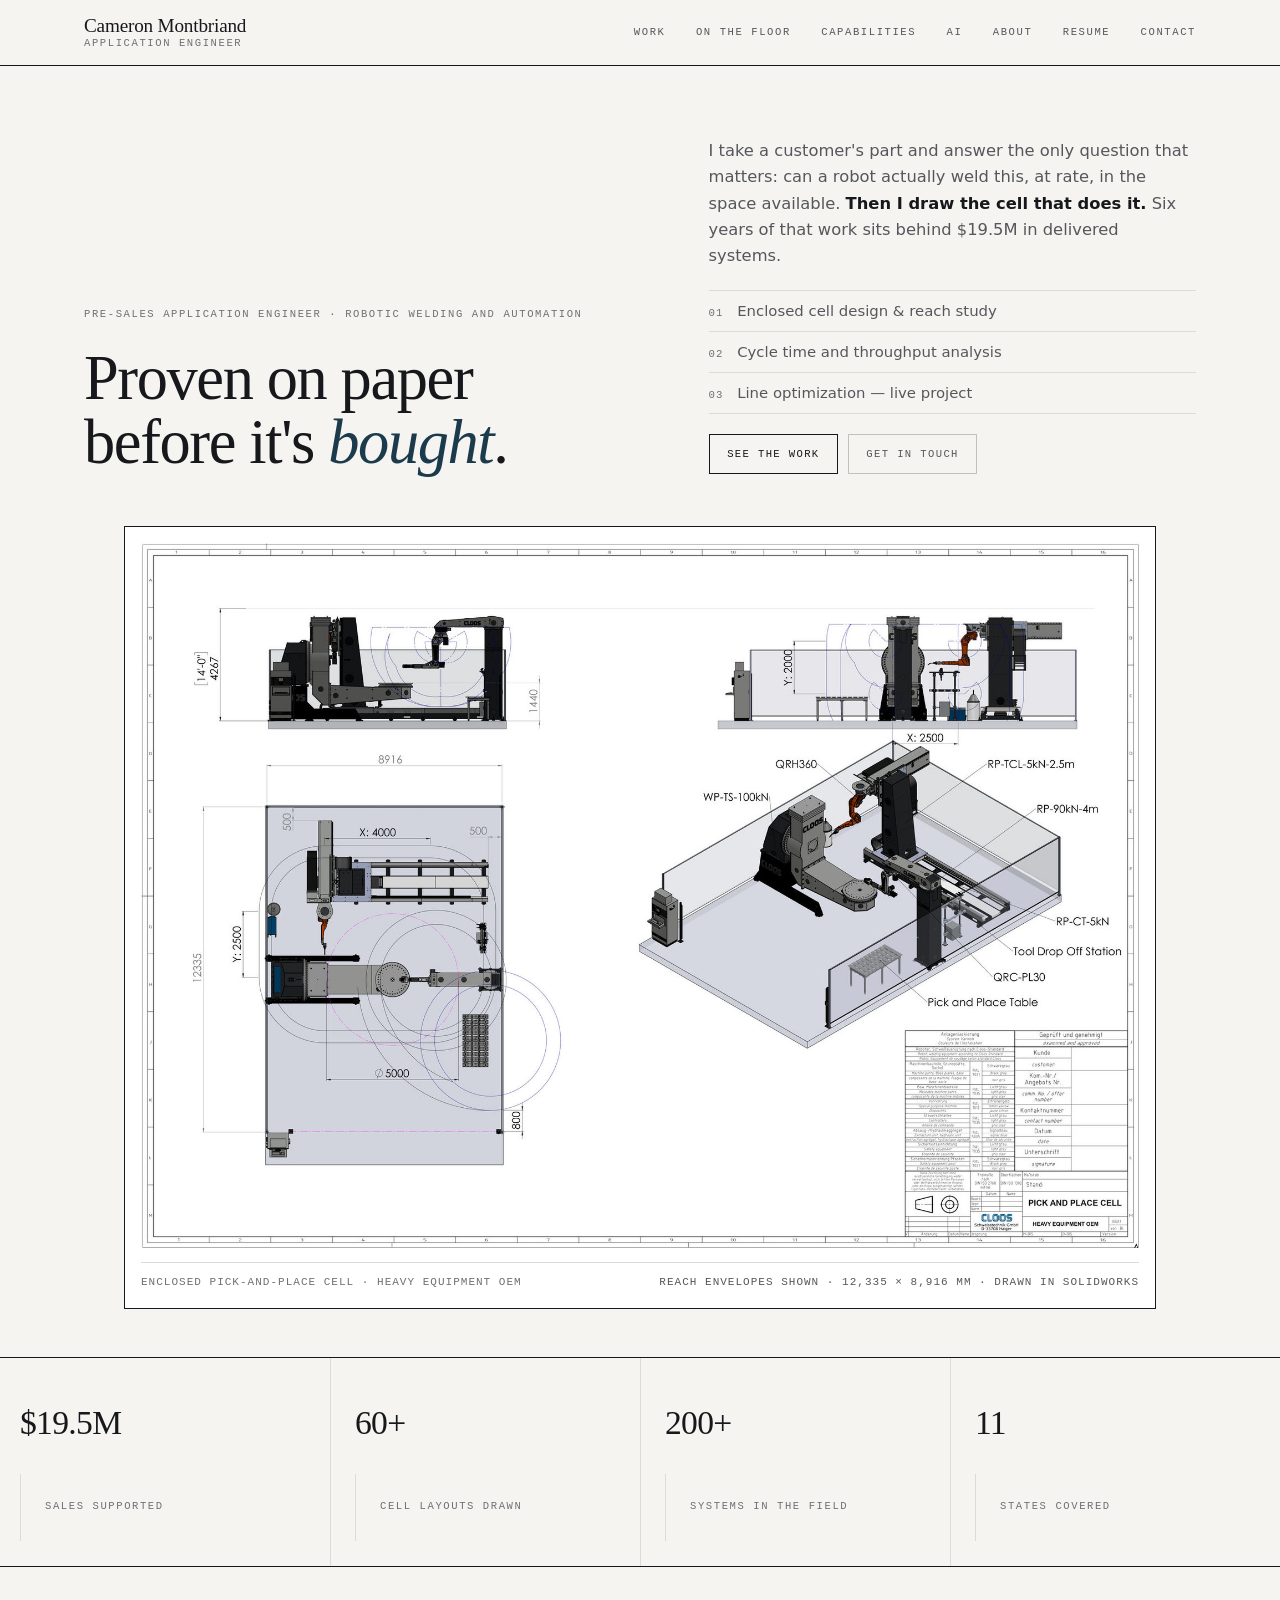
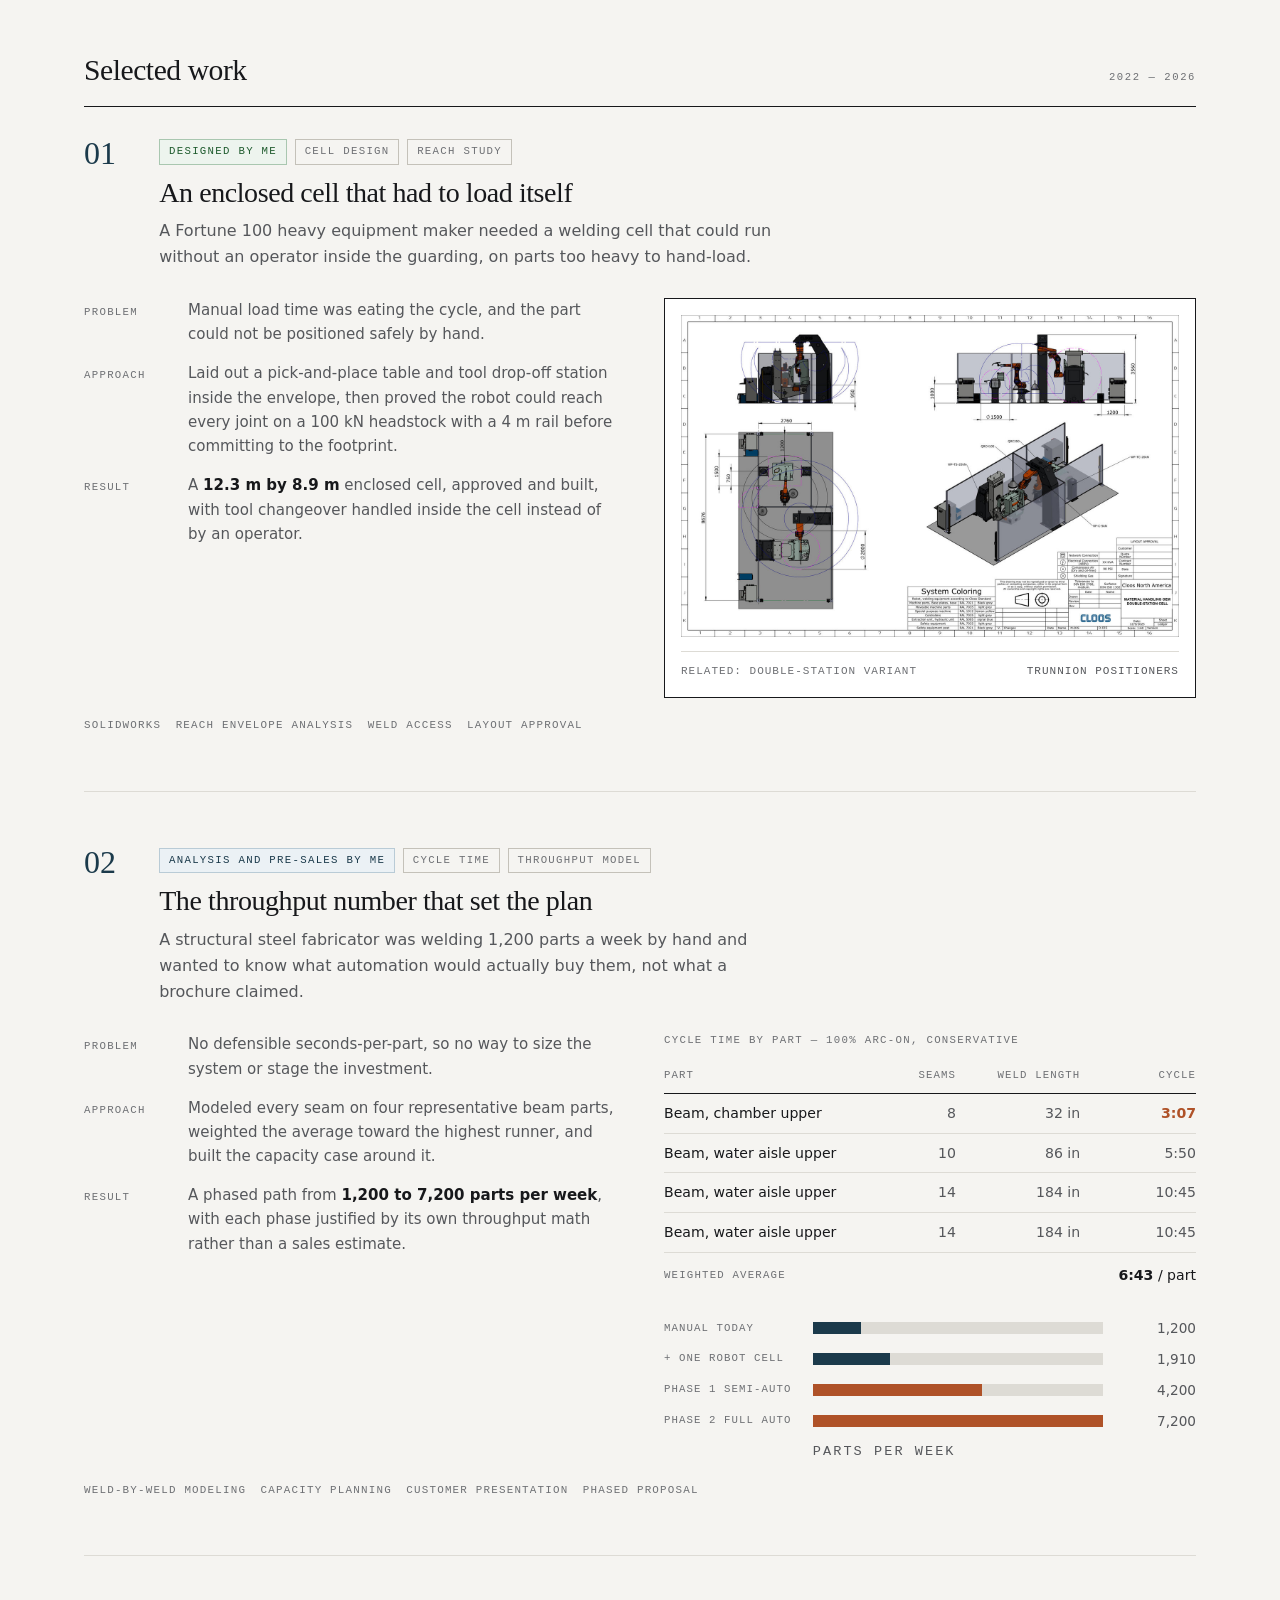
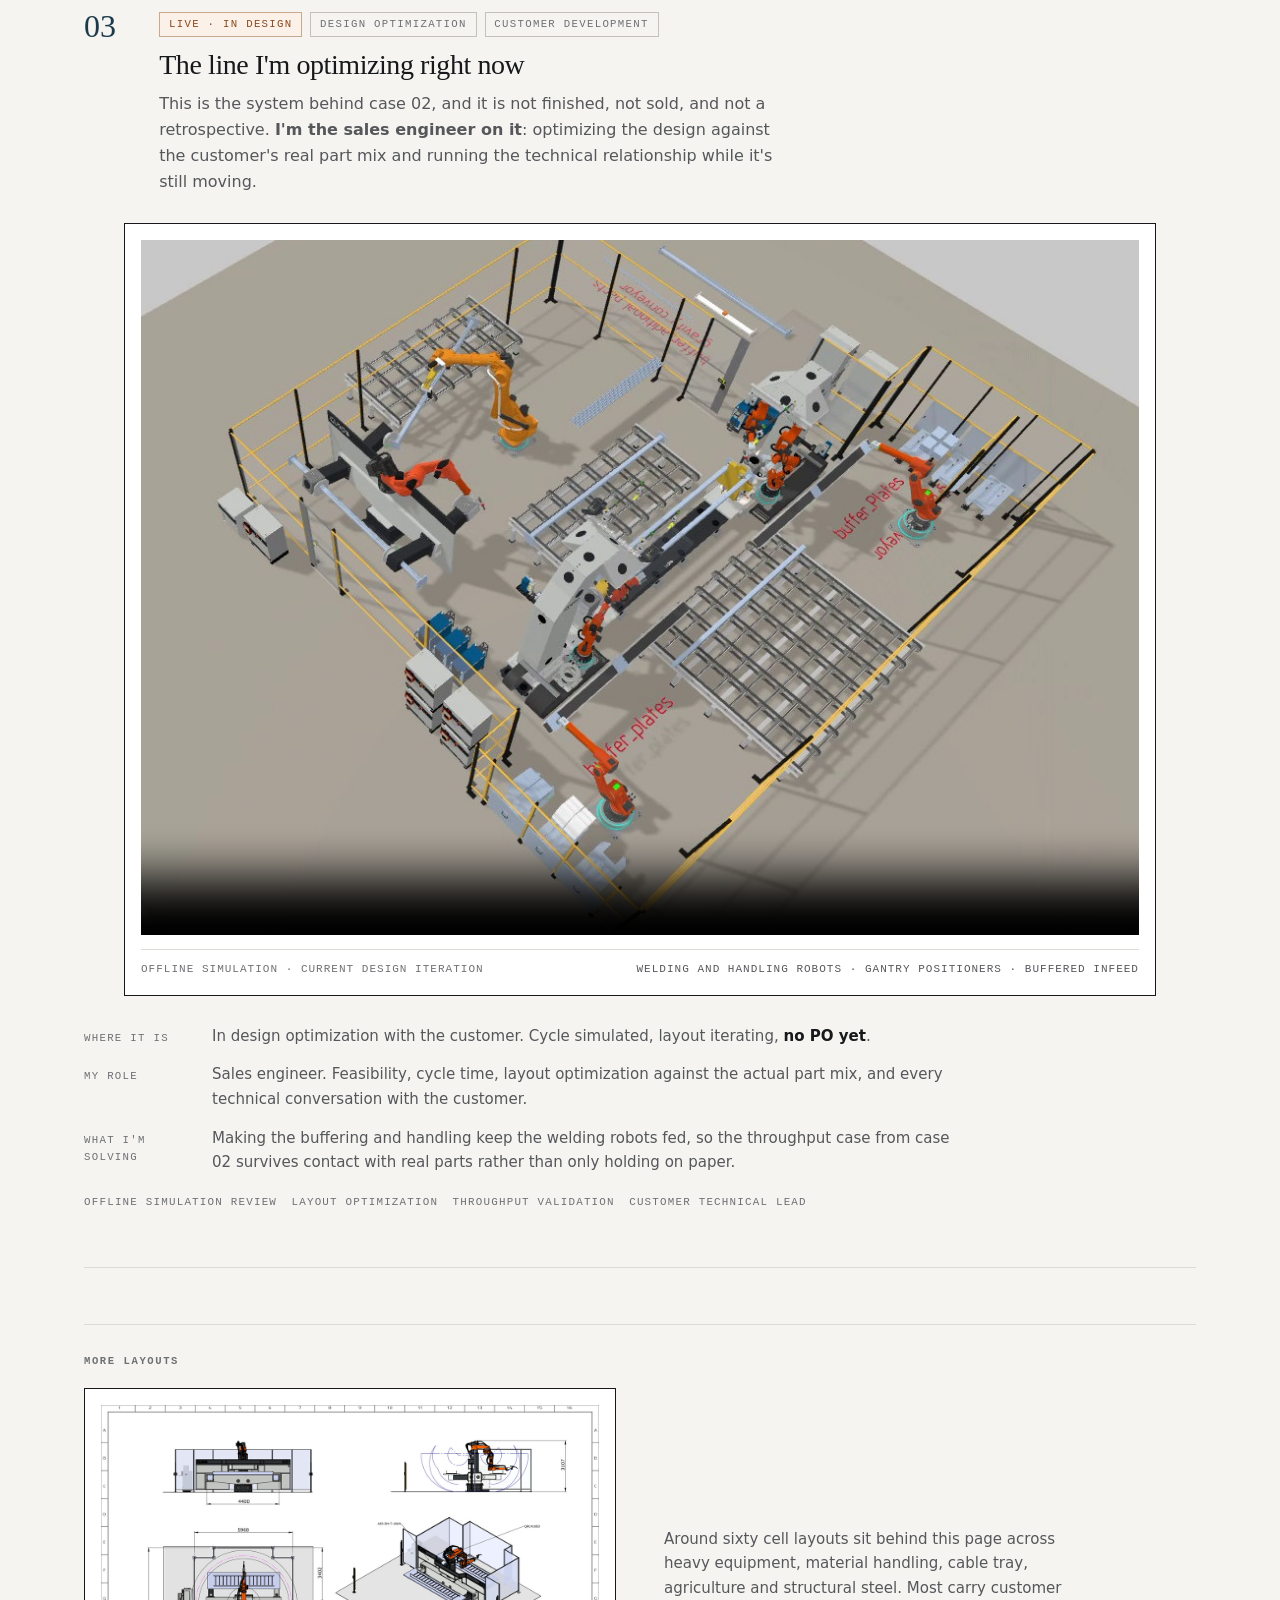
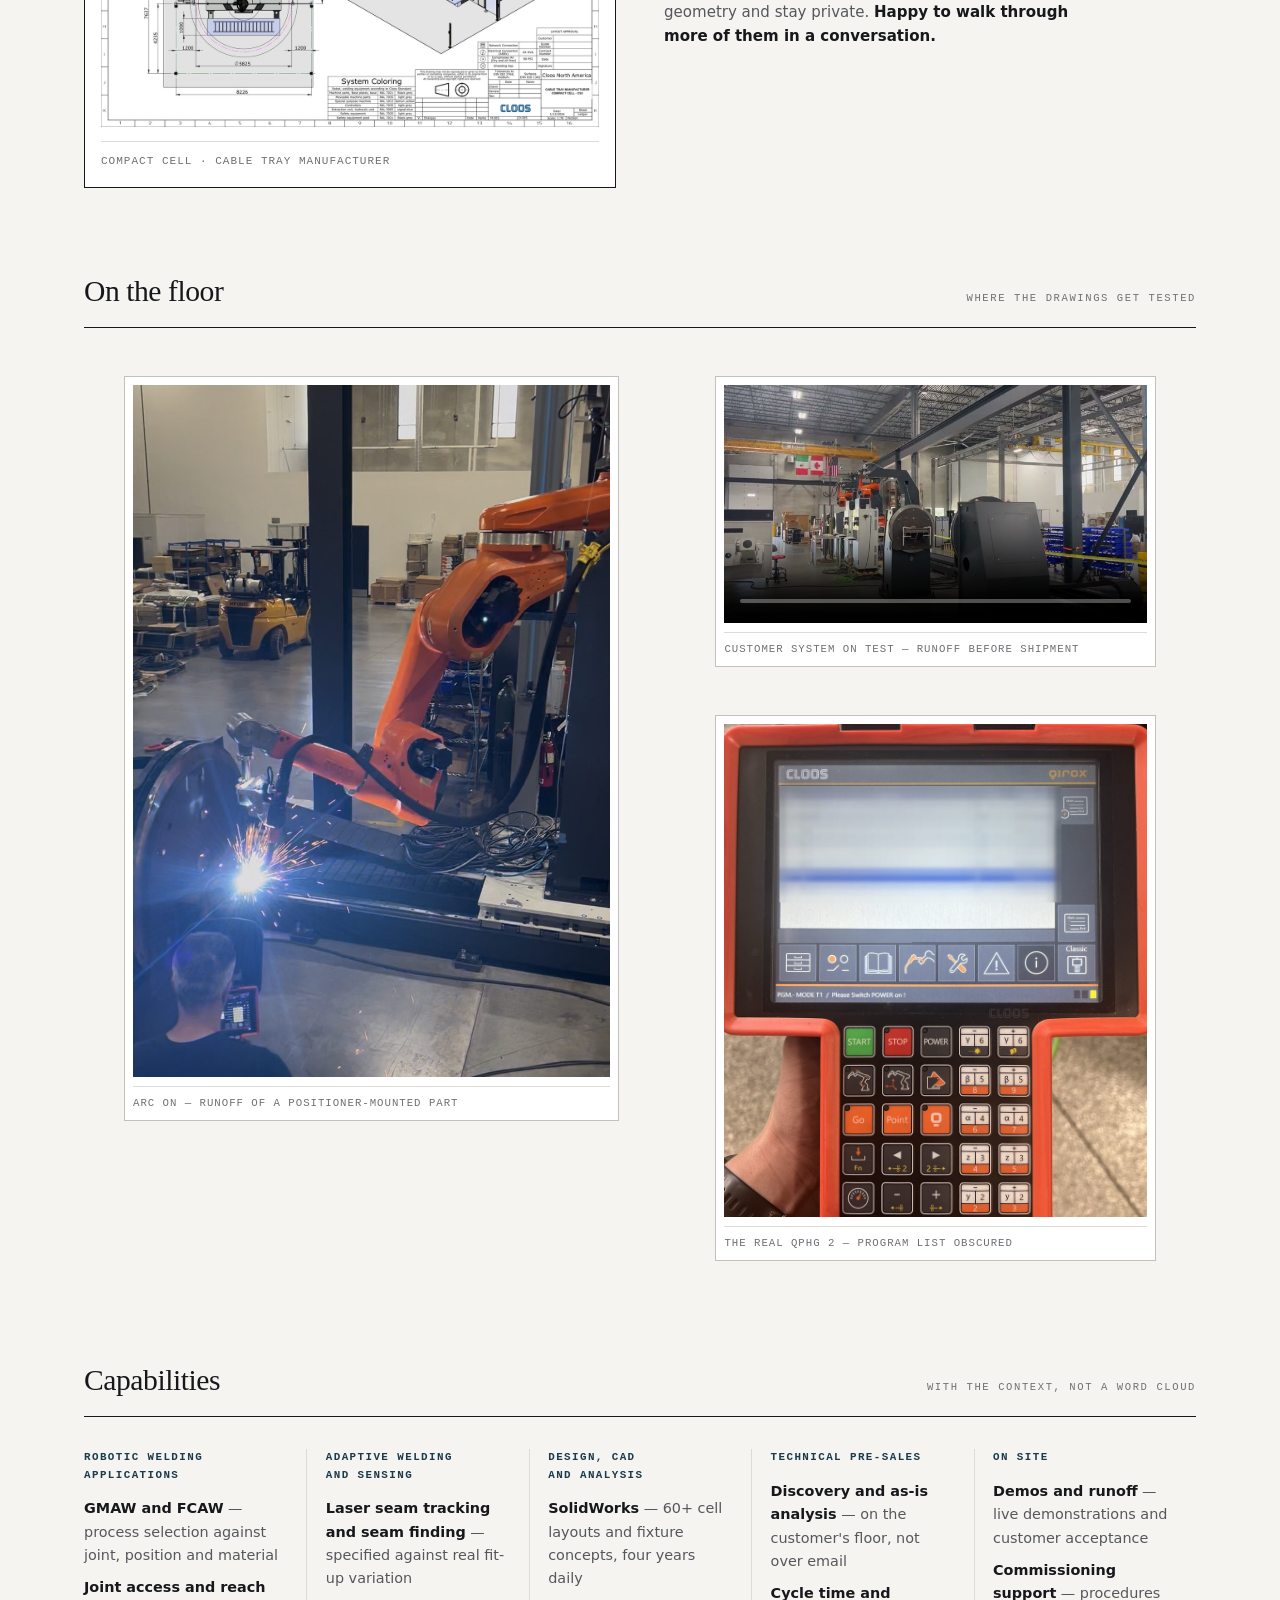
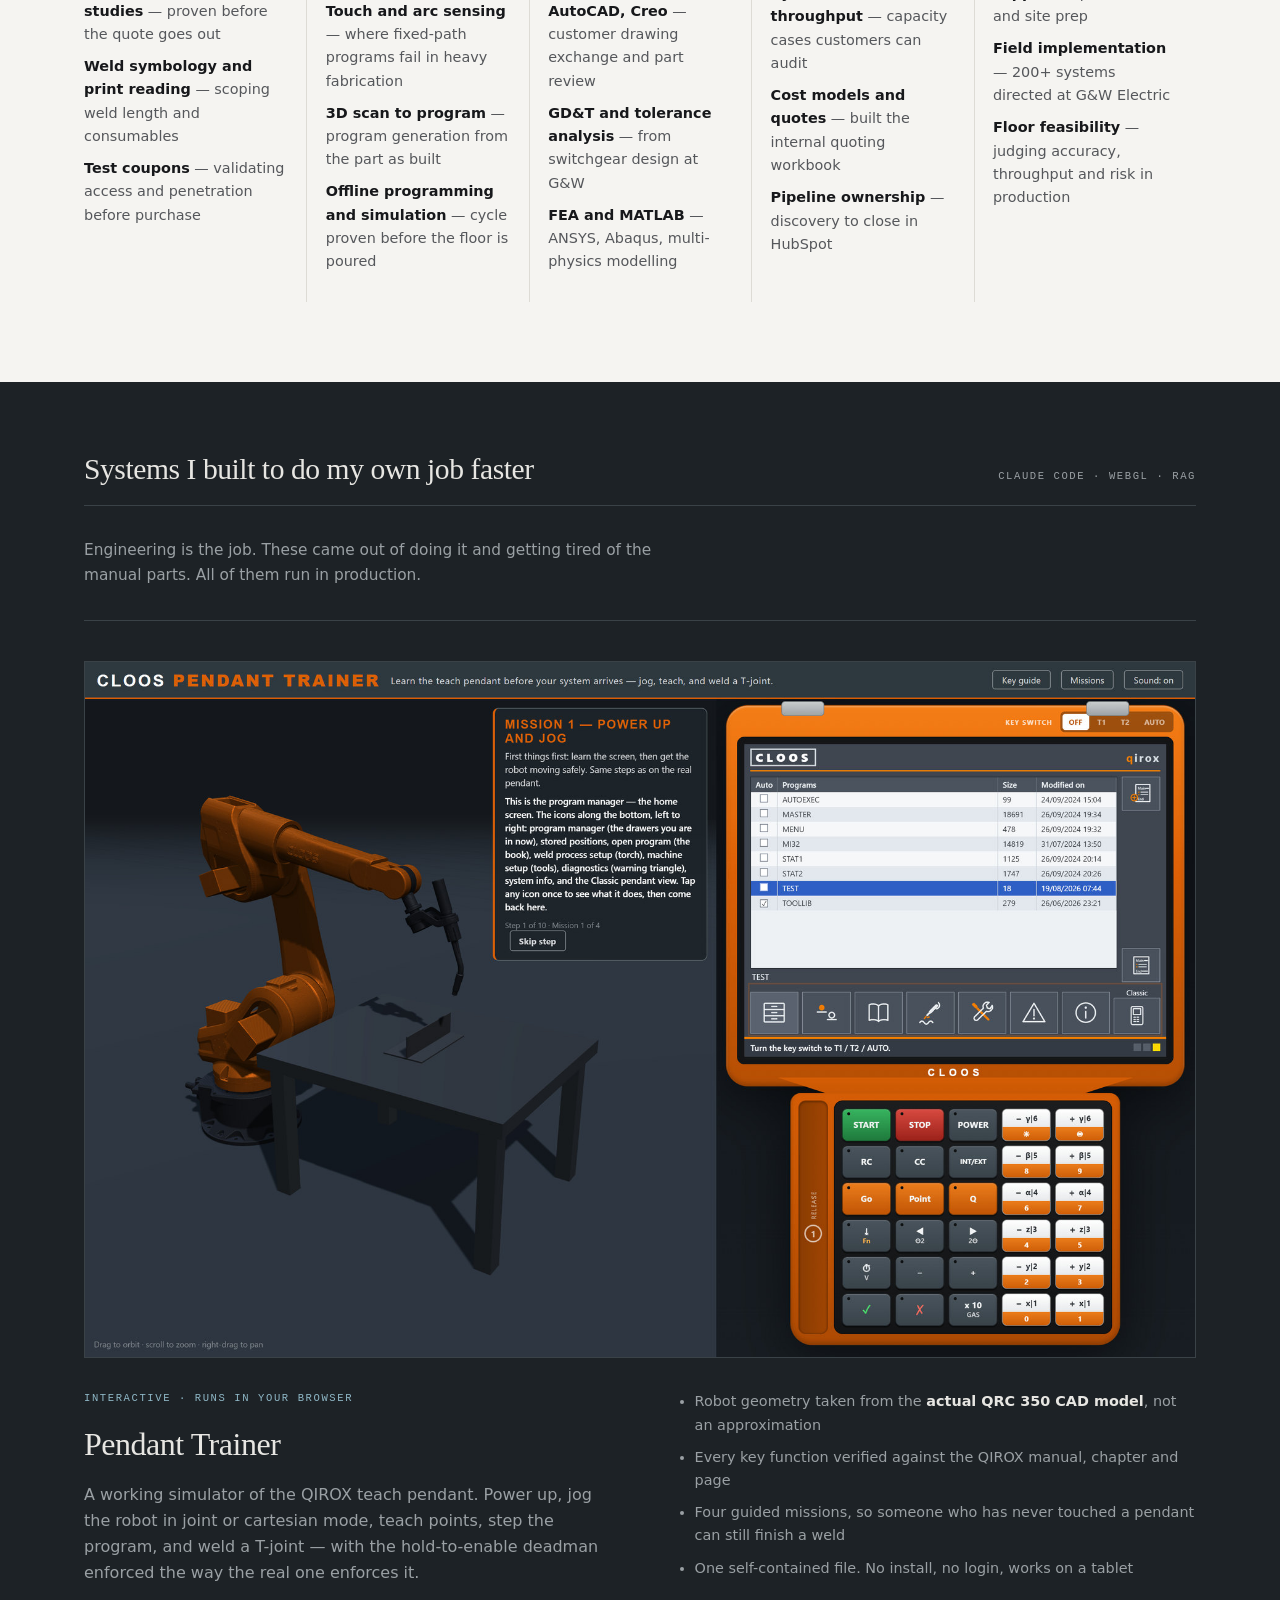
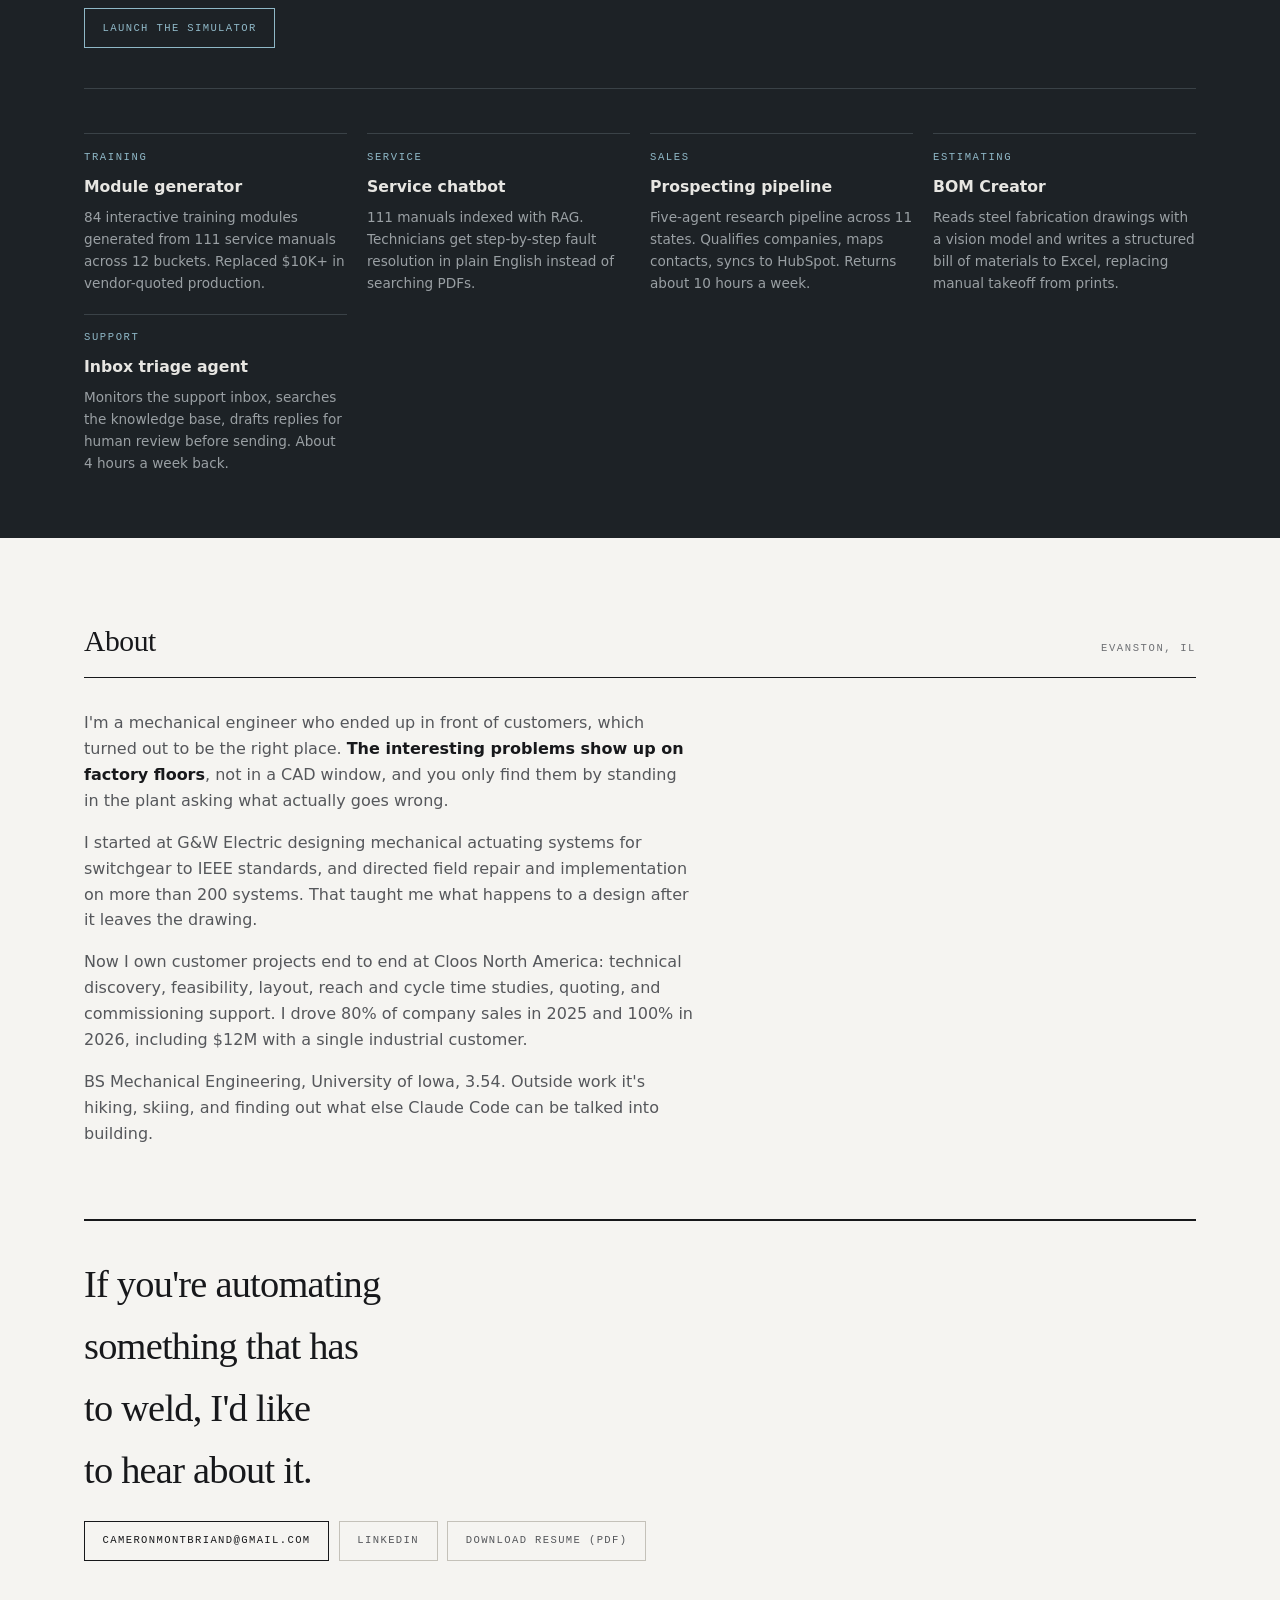
==== commit 958d73c2: "Add resume download and align capabilities with it The resume leads on adaptive welding and sensing," ====
--- a/index.html
+++ b/index.html
@@ -164,8 +164,8 @@
   .ph img,.ph video{width:100%;display:block}
 
   /* capabilities */
-  .caps{display:grid;grid-template-columns:repeat(auto-fit,minmax(230px,1fr));gap:0}
-  .caps > div{border-left:1px solid var(--rule);padding:0 1.5rem 1.75rem}
+  .caps{display:grid;grid-template-columns:repeat(auto-fit,minmax(205px,1fr));gap:0 0}
+  .caps > div{border-left:1px solid var(--rule);padding:0 1.15rem 1.75rem}
   .caps > div:first-child{border-left:0;padding-left:0}
   .caps h4{font-family:var(--mono);font-size:.68rem;letter-spacing:.13em;text-transform:uppercase;
            color:var(--deep);margin-bottom:.8rem}
@@ -239,7 +239,7 @@
     <div class="brand">Cameron Montbriand<span class="mono">Application engineer</span></div>
     <nav class="navlinks mono">
       <a href="#work">Work</a><a href="#floor">On the floor</a><a href="#caps">Capabilities</a>
-      <a href="#ai">AI</a><a href="#about">About</a><a href="#contact">Contact</a>
+      <a href="#ai">AI</a><a href="#about">About</a><a href="Cameron-Montbriand-Resume.pdf">Resume</a><a href="#contact">Contact</a>
     </nav>
   </div>
 </header>
@@ -457,38 +457,50 @@
     <div class="sechd"><h2>Capabilities</h2><span class="mono">With the context, not a word cloud</span></div>
     <div class="caps">
       <div>
-        <h4>Design and CAD</h4>
+        <h4>Robotic welding applications</h4>
+        <ul>
+          <li><b>GMAW and FCAW</b> &mdash; process selection against joint, position and material</li>
+          <li><b>Joint access and reach studies</b> &mdash; proven before the quote goes out</li>
+          <li><b>Weld symbology and print reading</b> &mdash; scoping weld length and consumables</li>
+          <li><b>Test coupons</b> &mdash; validating access and penetration before purchase</li>
+        </ul>
+      </div>
+      <div>
+        <h4>Adaptive welding and sensing</h4>
+        <ul>
+          <li><b>Laser seam tracking and seam finding</b> &mdash; specified against real fit-up variation</li>
+          <li><b>Touch and arc sensing</b> &mdash; where fixed-path programs fail in heavy fabrication</li>
+          <li><b>3D scan to program</b> &mdash; program generation from the part as built</li>
+          <li><b>Offline programming and simulation</b> &mdash; cycle proven before the floor is poured</li>
+        </ul>
+      </div>
+      <div>
+        <h4>Design, CAD and analysis</h4>
         <ul>
           <li><b>SolidWorks</b> &mdash; 60+ cell layouts and fixture concepts, four years daily</li>
           <li><b>AutoCAD, Creo</b> &mdash; customer drawing exchange and part review</li>
           <li><b>GD&amp;T and tolerance analysis</b> &mdash; from switchgear design at G&amp;W</li>
+          <li><b>FEA and MATLAB</b> &mdash; ANSYS, Abaqus, multi-physics modelling</li>
         </ul>
       </div>
       <div>
-        <h4>Feasibility</h4>
+        <h4>Technical pre-sales</h4>
         <ul>
-          <li><b>Reach studies</b> &mdash; envelope and weld-access analysis before quote</li>
-          <li><b>Cycle time modeling</b> &mdash; seam by seam to a defensible parts-per-hour</li>
-          <li><b>Throughput and takt</b> &mdash; capacity cases customers can audit</li>
-        </ul>
-      </div>
-      <div>
-        <h4>Commercial</h4>
-        <ul>
+          <li><b>Discovery and as-is analysis</b> &mdash; on the customer's floor, not over email</li>
+          <li><b>Cycle time and throughput</b> &mdash; capacity cases customers can audit</li>
           <li><b>Cost models and quotes</b> &mdash; built the internal quoting workbook</li>
-          <li><b>Technical proposals</b> &mdash; scope, compliance, engineering change orders</li>
-          <li><b>PO negotiation</b> &mdash; closing while protecting margin</li>
+          <li><b>Pipeline ownership</b> &mdash; discovery to close in HubSpot</li>
         </ul>
       </div>
       <div>
         <h4>On site</h4>
         <ul>
-          <li><b>Commissioning and runoff</b> &mdash; procedures and customer acceptance</li>
+          <li><b>Demos and runoff</b> &mdash; live demonstrations and customer acceptance</li>
+          <li><b>Commissioning support</b> &mdash; procedures and site prep</li>
           <li><b>Field implementation</b> &mdash; 200+ systems directed at G&amp;W Electric</li>
           <li><b>Floor feasibility</b> &mdash; judging accuracy, throughput and risk in production</li>
         </ul>
       </div>
-    </div>
   </div>
 </section>
 
@@ -534,6 +546,10 @@
         <h4>Prospecting pipeline</h4>
         <p>Five-agent research pipeline across 11 states. Qualifies companies, maps contacts, syncs
           to HubSpot. Returns about 10 hours a week.</p></div>
+      <div class="ai"><span class="mono">Estimating</span>
+        <h4>BOM Creator</h4>
+        <p>Reads steel fabrication drawings with a vision model and writes a structured bill of
+          materials to Excel, replacing manual takeoff from prints.</p></div>
       <div class="ai"><span class="mono">Support</span>
         <h4>Inbox triage agent</h4>
         <p>Monitors the support inbox, searches the knowledge base, drafts replies for human review
@@ -567,6 +583,7 @@
       <div class="clinks">
         <a class="btn" href="mailto:cameronmontbriand@gmail.com">cameronmontbriand@gmail.com</a>
         <a class="btn ghost" href="https://www.linkedin.com/in/cameron-montbriand-ab685216b">LinkedIn</a>
+        <a class="btn ghost" href="Cameron-Montbriand-Resume.pdf" download>Download resume (PDF)</a>
       </div>
     </div>
   </div>
